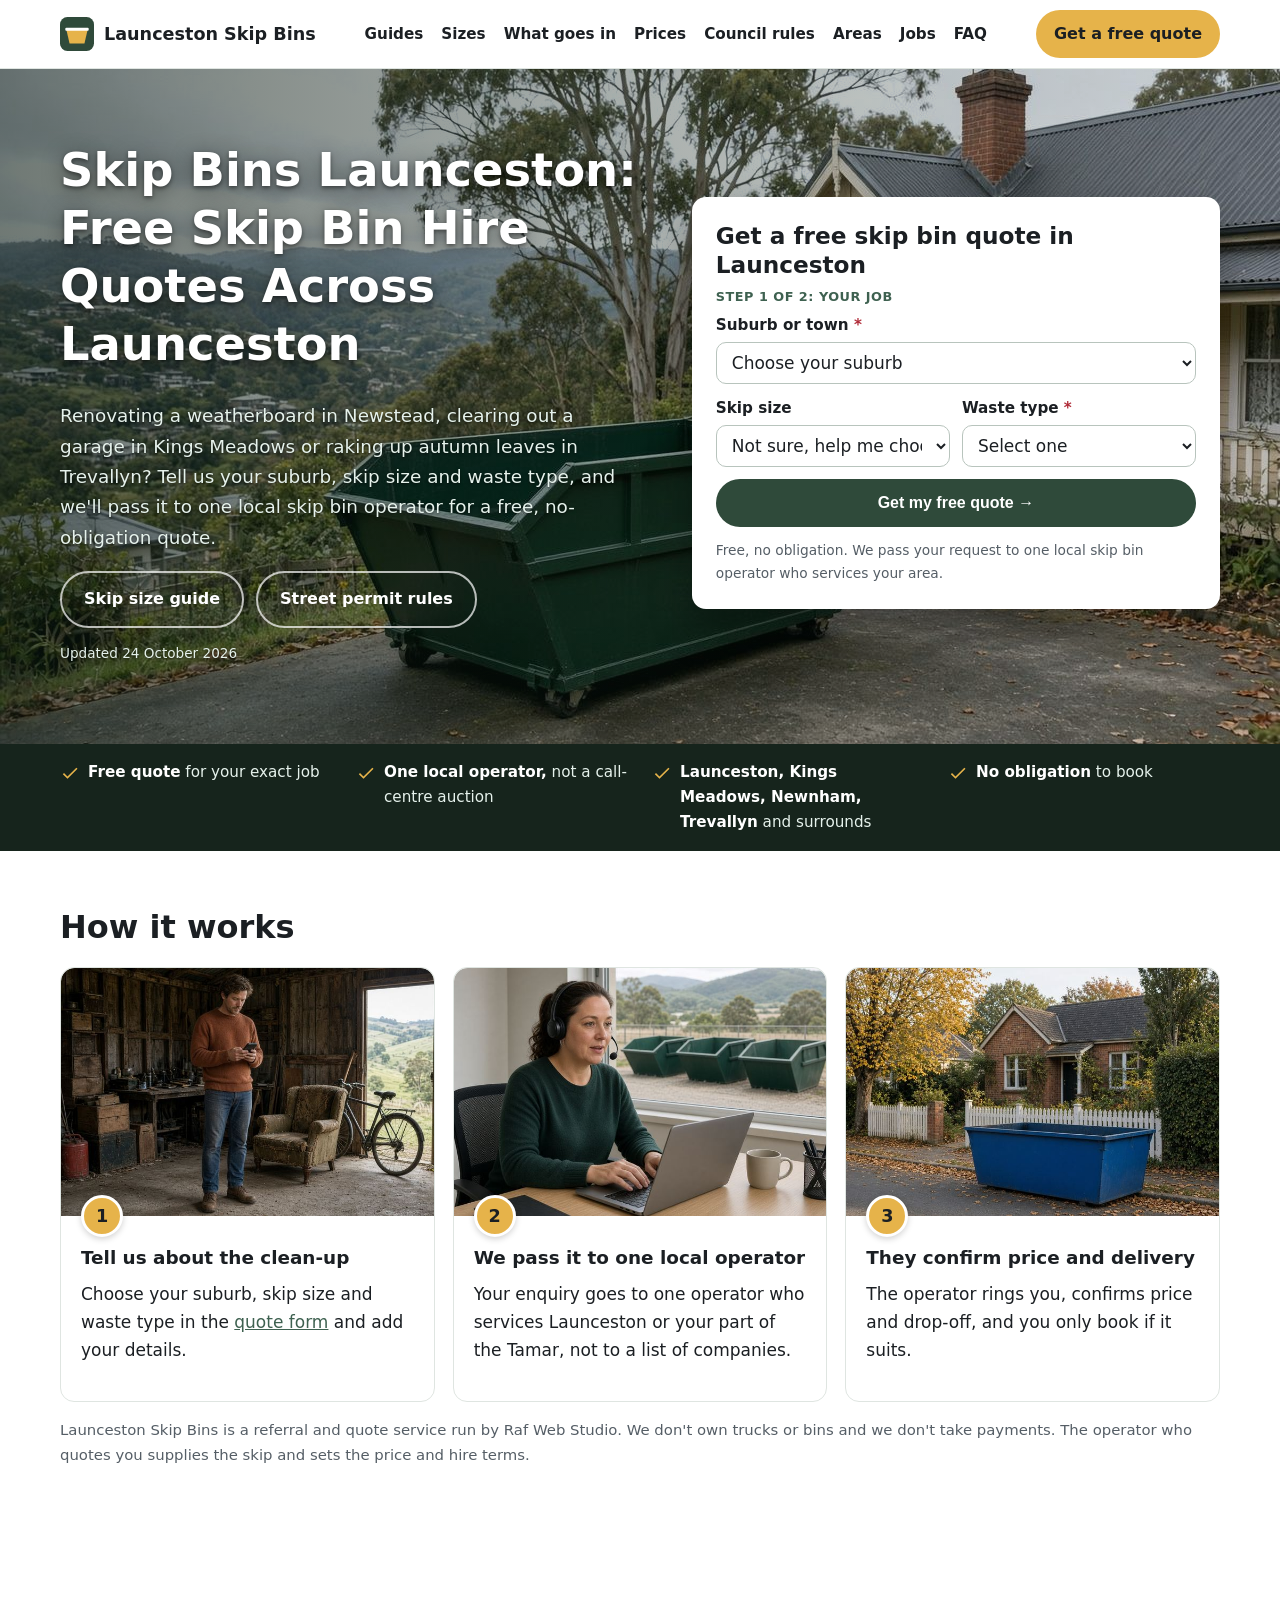
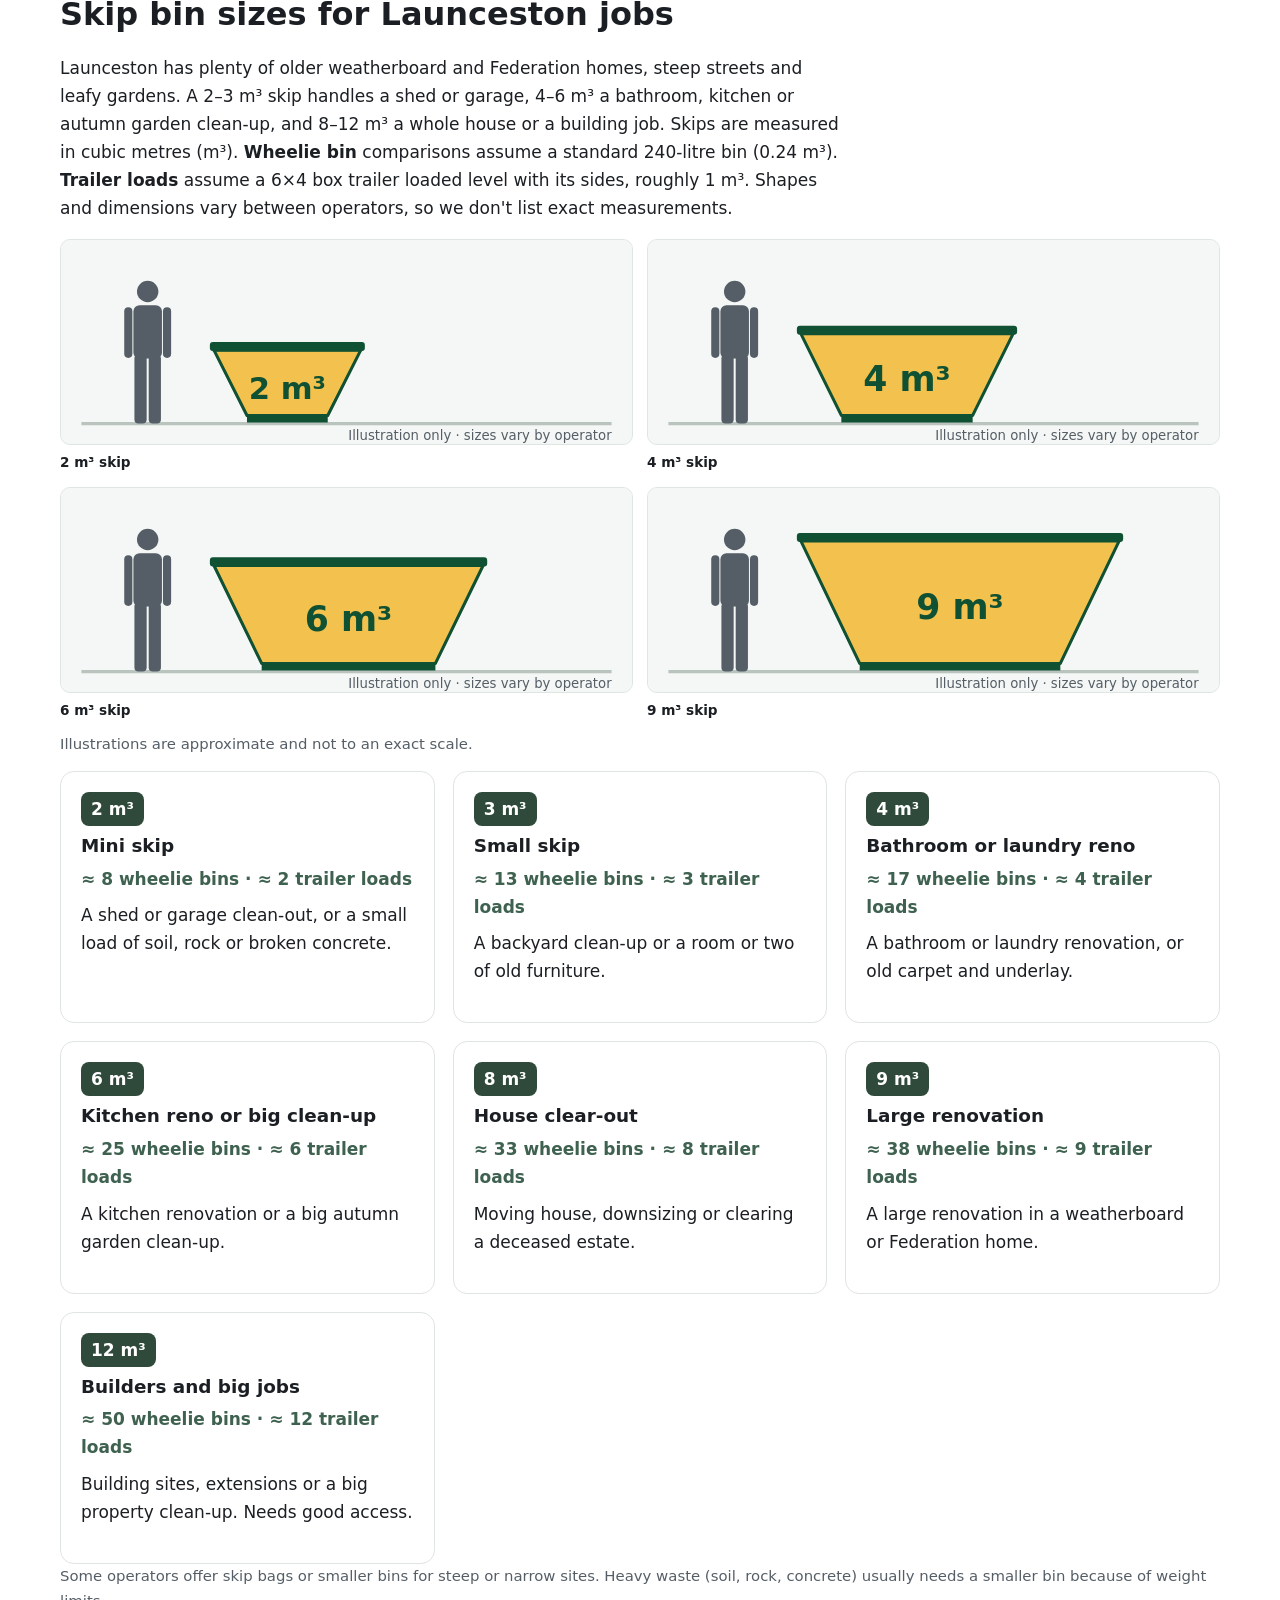
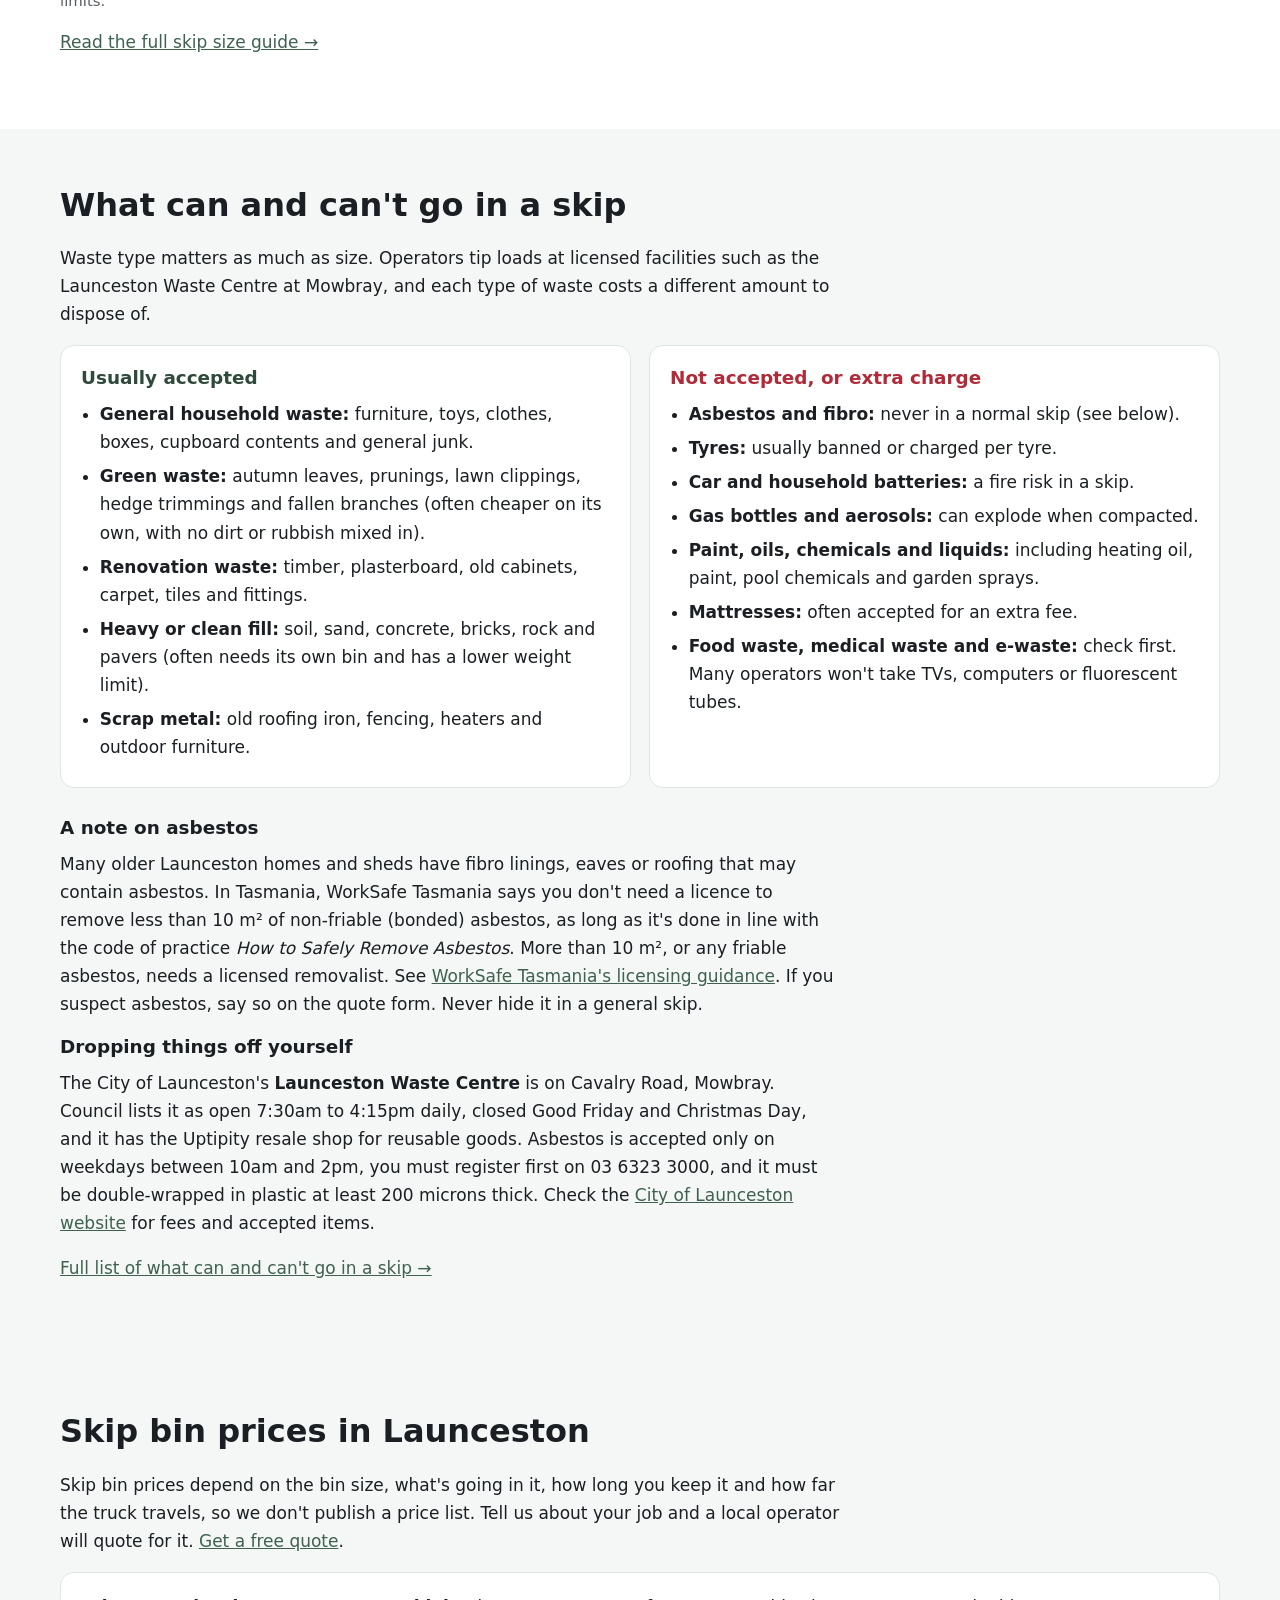
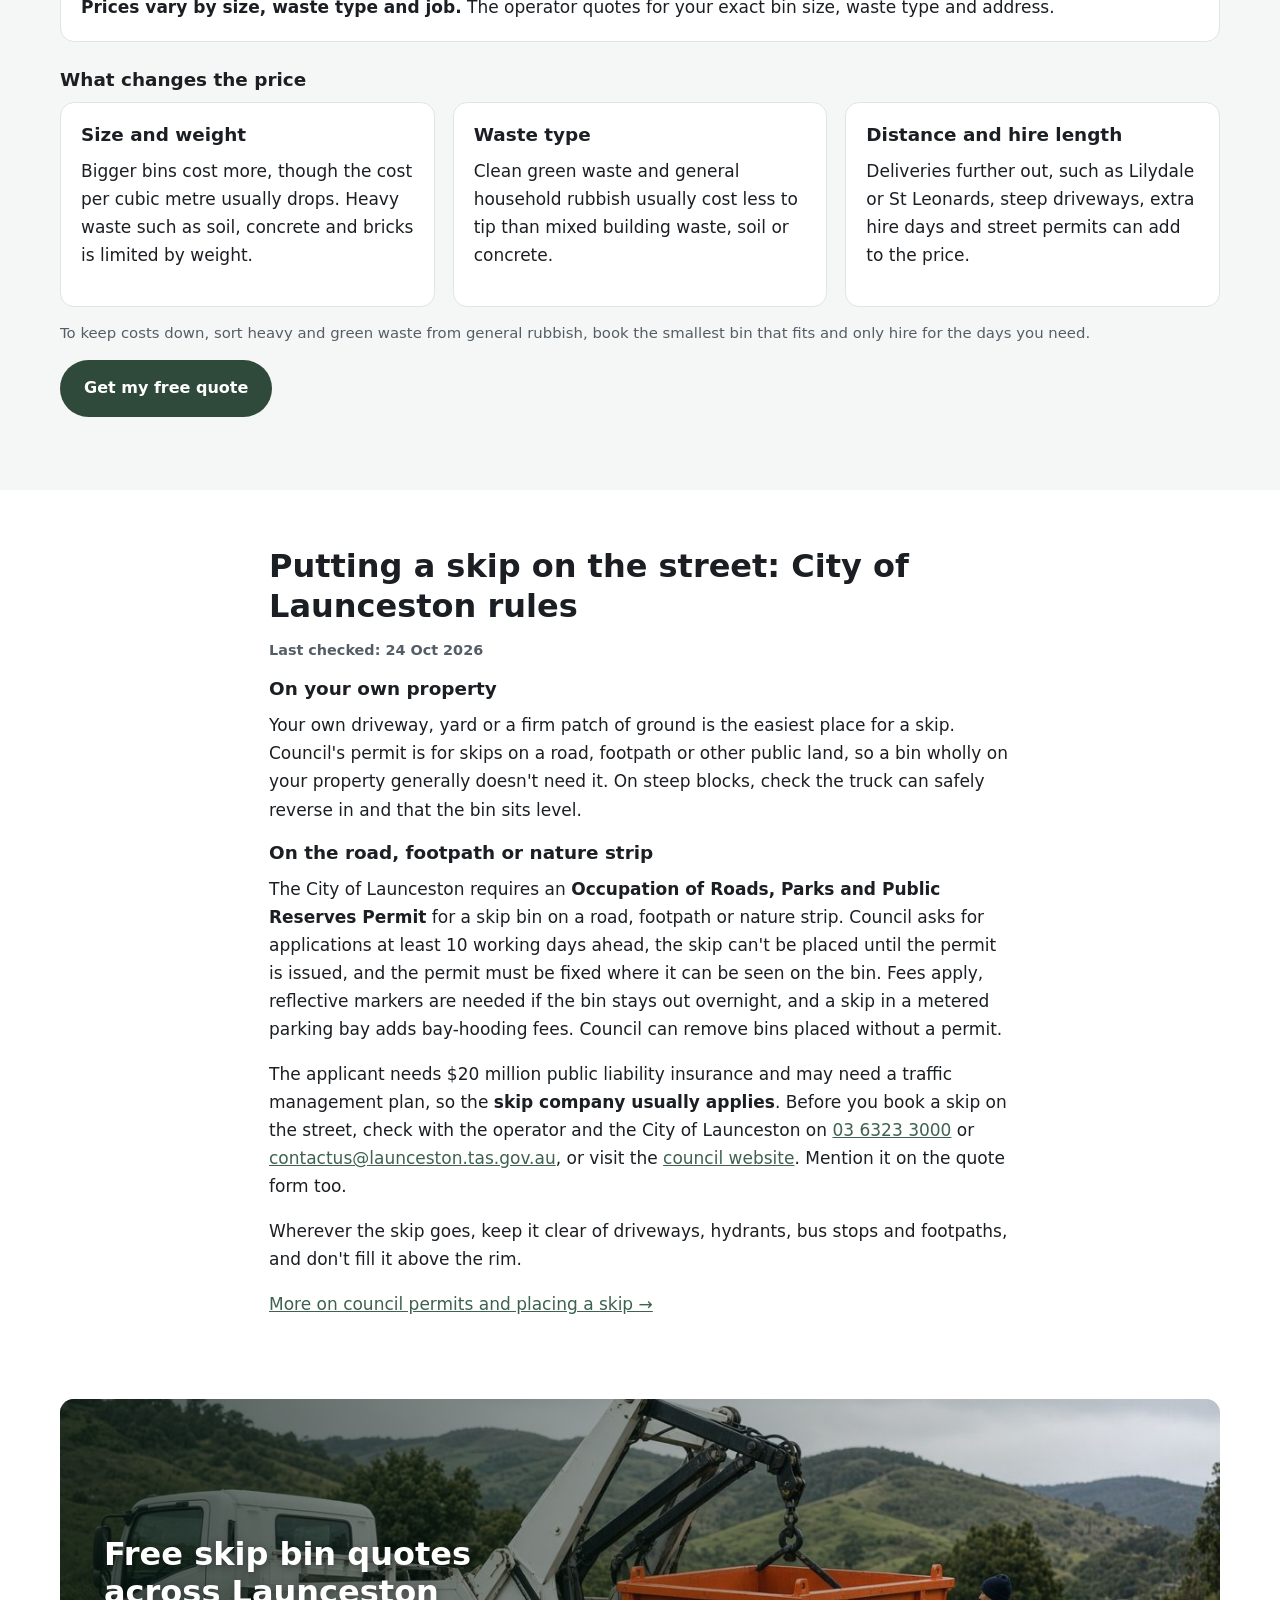
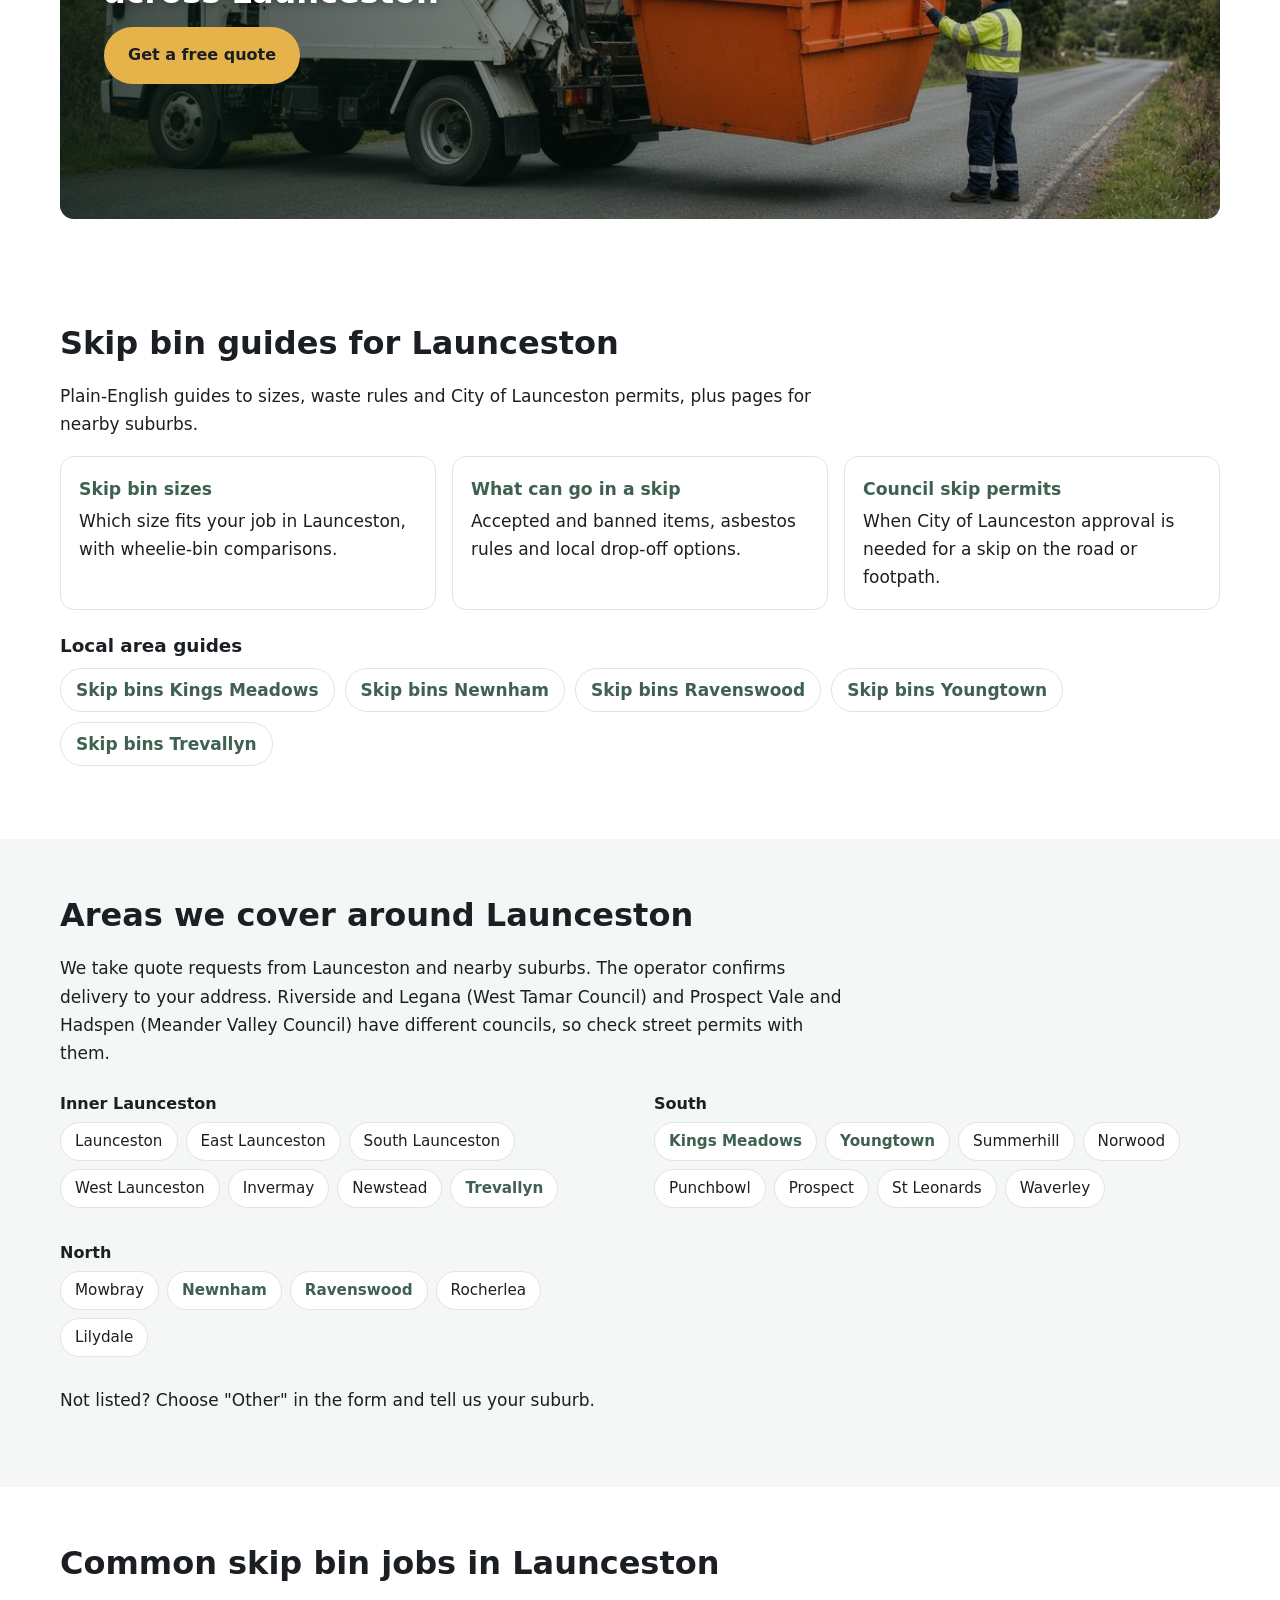
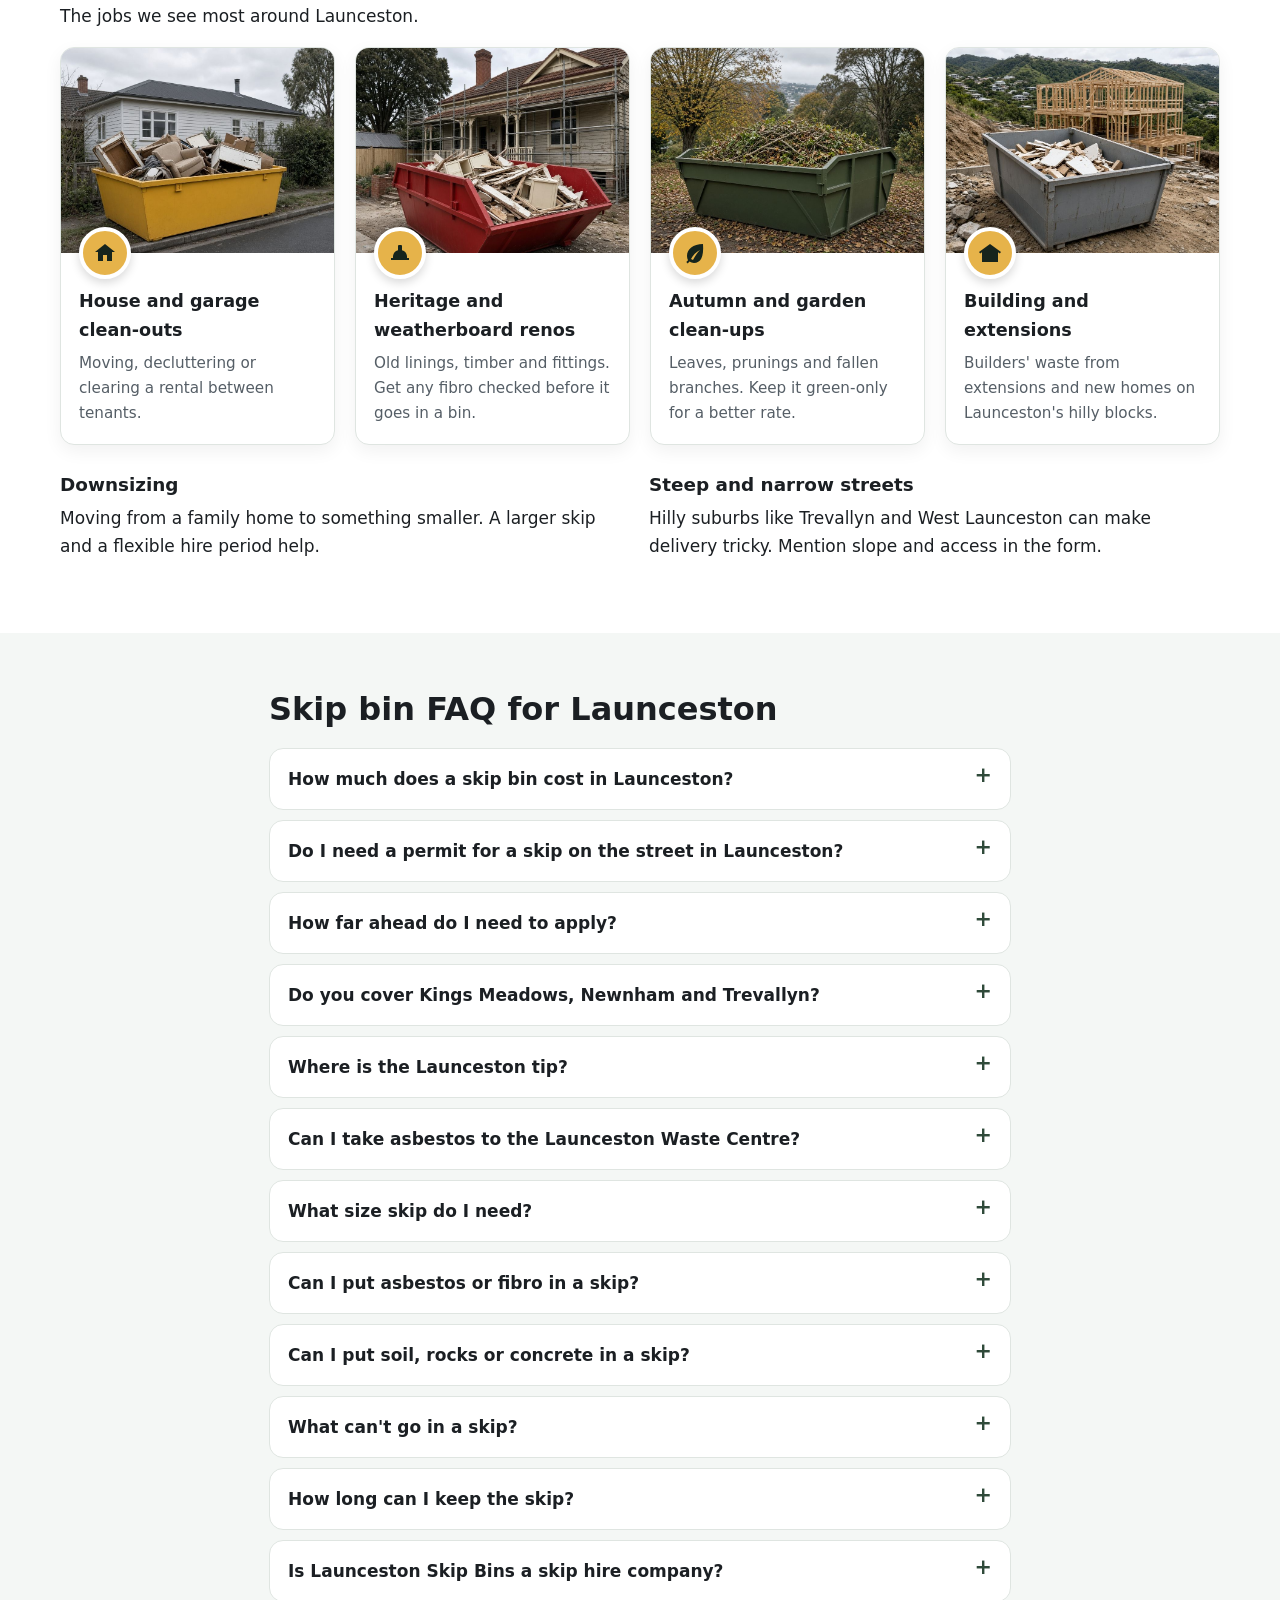
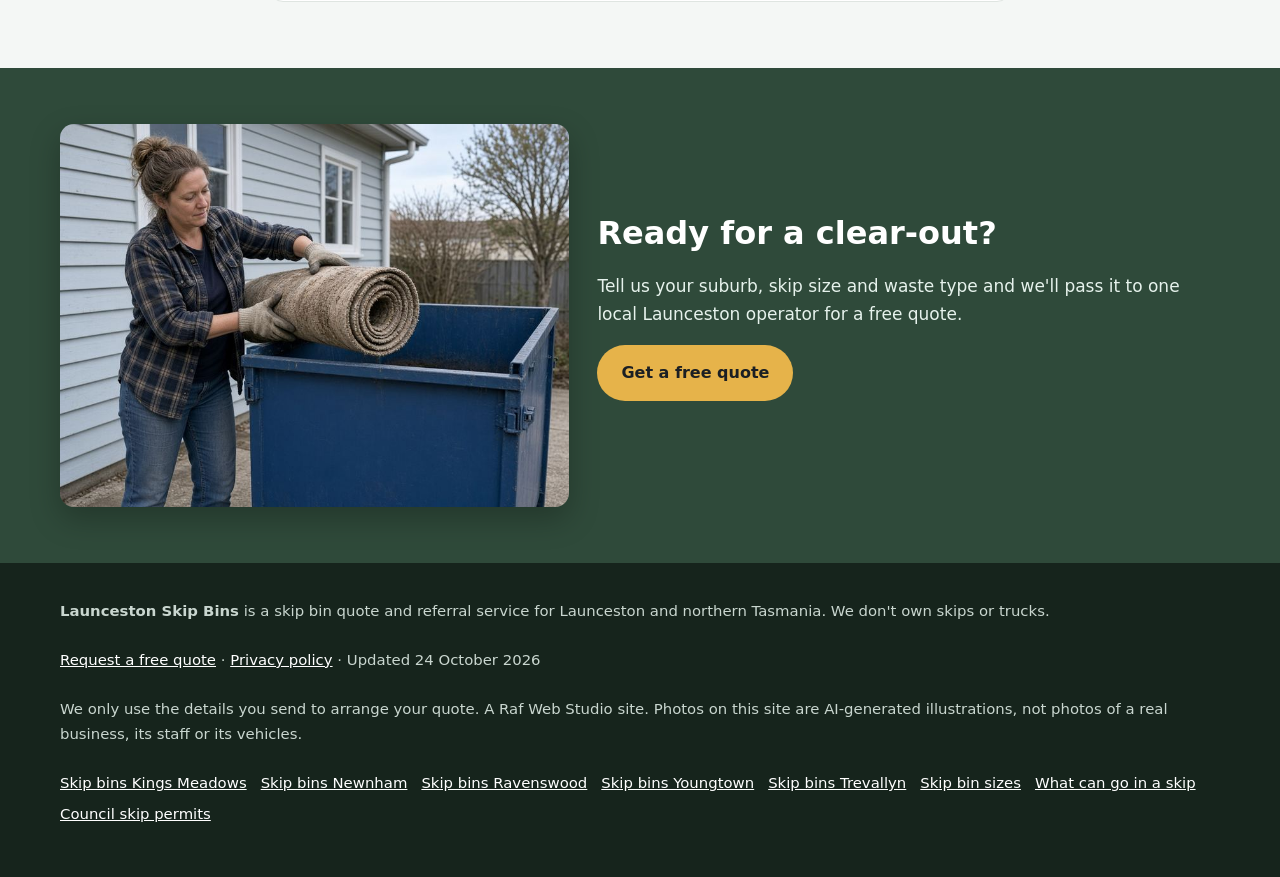
==== index.html @ 2e621144 "Initial site: Launceston skip bin quotes (homepage, 5 suburb pages, sizes, waste, council permit)" ====
<!doctype html>
<html lang="en-AU">
<head>
<meta charset="utf-8">
<!-- Search Console verification meta tag goes here once the property is created -->
<meta name="viewport" content="width=device-width, initial-scale=1">
<title>Skip Bins Launceston | Free Skip Bin Hire Quotes in Launceston TAS</title>
<meta name="description" content="Skip bins in Launceston, Kings Meadows, Newnham, Ravenswood, Youngtown and Trevallyn. Tell us your suburb, size and waste type and get a free quote from one local skip bin operator.">
<link rel="canonical" href="https://launcestonskipbins.com/">
<link rel="icon" href="favicon.svg" type="image/svg+xml">
<meta name="theme-color" content="#2f4a3a">
<meta property="og:type" content="website">
<meta property="og:locale" content="en_AU">
<meta property="og:site_name" content="Launceston Skip Bins">
<meta property="og:title" content="Skip Bins Launceston | Free Skip Bin Hire Quotes in Launceston TAS">
<meta property="og:description" content="Free skip bin hire quotes in Launceston and northern Tasmania, from one local operator.">
<meta property="og:url" content="https://launcestonskipbins.com/">
<meta property="og:image" content="https://launcestonskipbins.com/img/hero.jpg">
<meta name="twitter:card" content="summary_large_image">
<meta name="twitter:image" content="https://launcestonskipbins.com/img/hero.jpg">
<script>document.documentElement.classList.add('js')</script>
<link rel="stylesheet" href="styles.css">

<!-- GA4: Google tag (gtag.js) goes here once the GA4 property for launcestonskipbins.com is created.
<script async src="https://www.googletagmanager.com/gtag/js?id=G-XXXXXXXXXX"></script>
<script>window.dataLayer=window.dataLayer||[];function gtag(){dataLayer.push(arguments);}gtag('js',new Date());gtag('config','G-XXXXXXXXXX');</script>
-->

<script type="application/ld+json">
{
 "@context": "https://schema.org",
 "@type": "WebSite",
 "@id": "https://launcestonskipbins.com/#website",
 "name": "Launceston Skip Bins",
 "url": "https://launcestonskipbins.com/",
 "inLanguage": "en-AU"
}
</script>
<script type="application/ld+json">
{
 "@context": "https://schema.org",
 "@type": "Service",
 "@id": "https://launcestonskipbins.com/#service",
 "name": "Skip bin hire quotes in Launceston",
 "serviceType": "Skip bin hire",
 "description": "Free skip bin hire quotes in Launceston and surrounding suburbs. We pass your request to one local skip bin operator.",
 "url": "https://launcestonskipbins.com/",
 "provider": {
  "@type": "Organization",
  "name": "Launceston Skip Bins",
  "url": "https://launcestonskipbins.com/"
 },
 "areaServed": [
  {
   "@type": "AdministrativeArea",
   "name": "City of Launceston, TAS"
  },
  {
   "@type": "Place",
   "name": "Launceston, TAS"
  },
  {
   "@type": "Place",
   "name": "East Launceston, TAS"
  },
  {
   "@type": "Place",
   "name": "South Launceston, TAS"
  },
  {
   "@type": "Place",
   "name": "West Launceston, TAS"
  },
  {
   "@type": "Place",
   "name": "Invermay, TAS"
  },
  {
   "@type": "Place",
   "name": "Mowbray, TAS"
  },
  {
   "@type": "Place",
   "name": "Newstead, TAS"
  },
  {
   "@type": "Place",
   "name": "Newnham, TAS"
  },
  {
   "@type": "Place",
   "name": "Kings Meadows, TAS"
  },
  {
   "@type": "Place",
   "name": "Youngtown, TAS"
  },
  {
   "@type": "Place",
   "name": "Summerhill, TAS"
  },
  {
   "@type": "Place",
   "name": "Norwood, TAS"
  },
  {
   "@type": "Place",
   "name": "Punchbowl, TAS"
  },
  {
   "@type": "Place",
   "name": "Prospect, TAS"
  },
  {
   "@type": "Place",
   "name": "Ravenswood, TAS"
  },
  {
   "@type": "Place",
   "name": "Rocherlea, TAS"
  },
  {
   "@type": "Place",
   "name": "Waverley, TAS"
  },
  {
   "@type": "Place",
   "name": "St Leonards, TAS"
  },
  {
   "@type": "Place",
   "name": "Trevallyn, TAS"
  },
  {
   "@type": "Place",
   "name": "Lilydale, TAS"
  }
 ]
}
</script>
<script type="application/ld+json">
{
 "@context": "https://schema.org",
 "@type": "FAQPage",
 "mainEntity": [
  {
   "@type": "Question",
   "name": "How much does a skip bin cost in Launceston?",
   "acceptedAnswer": {
    "@type": "Answer",
    "text": "It depends on the size, waste type, hire period and distance. Tell us about your job and a local operator will quote for it."
   }
  },
  {
   "@type": "Question",
   "name": "Do I need a permit for a skip on the street in Launceston?",
   "acceptedAnswer": {
    "@type": "Answer",
    "text": "Yes. The City of Launceston requires an Occupation of Roads, Parks and Public Reserves Permit for a skip on a road, footpath or nature strip. A skip wholly on your own land generally doesn't need one."
   }
  },
  {
   "@type": "Question",
   "name": "How far ahead do I need to apply?",
   "acceptedAnswer": {
    "@type": "Answer",
    "text": "Council asks for at least 10 working days. The applicant needs $20 million public liability insurance, so the skip company usually applies."
   }
  },
  {
   "@type": "Question",
   "name": "Do you cover Kings Meadows, Newnham and Trevallyn?",
   "acceptedAnswer": {
    "@type": "Answer",
    "text": "Yes, we take requests from across the City of Launceston, including Kings Meadows, Newnham, Ravenswood, Youngtown and Trevallyn. The operator confirms delivery."
   }
  },
  {
   "@type": "Question",
   "name": "Where is the Launceston tip?",
   "acceptedAnswer": {
    "@type": "Answer",
    "text": "The Launceston Waste Centre is on Cavalry Road, Mowbray. Council lists it as open 7:30am to 4:15pm daily, closed Good Friday and Christmas Day."
   }
  },
  {
   "@type": "Question",
   "name": "Can I take asbestos to the Launceston Waste Centre?",
   "acceptedAnswer": {
    "@type": "Answer",
    "text": "Only on weekdays between 10am and 2pm, after registering on 03 6323 3000, and double-wrapped in plastic at least 200 microns thick."
   }
  },
  {
   "@type": "Question",
   "name": "What size skip do I need?",
   "acceptedAnswer": {
    "@type": "Answer",
    "text": "2–3 m³ for a shed or garage, 4 m³ for a bathroom, 6 m³ for a kitchen or autumn clean-up, and 8–12 m³ for a house clear-out or building job."
   }
  },
  {
   "@type": "Question",
   "name": "Can I put asbestos or fibro in a skip?",
   "acceptedAnswer": {
    "@type": "Answer",
    "text": "No. Asbestos can't go in a general skip. In Tasmania, more than 10 m² of bonded asbestos, or any friable asbestos, needs a licensed removalist."
   }
  },
  {
   "@type": "Question",
   "name": "Can I put soil, rocks or concrete in a skip?",
   "acceptedAnswer": {
    "@type": "Answer",
    "text": "Usually, but heavy waste has weight limits and often needs its own, smaller bin. Choose \"Soil, concrete or bricks\" in the form."
   }
  },
  {
   "@type": "Question",
   "name": "What can't go in a skip?",
   "acceptedAnswer": {
    "@type": "Answer",
    "text": "Asbestos, tyres, batteries, gas bottles, chemicals, paint, oils and liquids. Mattresses and e-waste are often extra or not accepted. The operator who quotes you will confirm their list."
   }
  },
  {
   "@type": "Question",
   "name": "How long can I keep the skip?",
   "acceptedAnswer": {
    "@type": "Answer",
    "text": "Commonly a few days to a week, with extra days by arrangement with the operator."
   }
  },
  {
   "@type": "Question",
   "name": "Is Launceston Skip Bins a skip hire company?",
   "acceptedAnswer": {
    "@type": "Answer",
    "text": "No. It's a free referral and quote service run by Raf Web Studio. One local operator quotes you and supplies the skip."
   }
  }
 ]
}
</script>
</head>
<body>
<a class="skip-link" href="#main">Skip to content</a>

<header class="site-header">
  <div class="wrap">
    <a class="brand" href="/" aria-label="Launceston Skip Bins home">
      <svg viewBox="0 0 64 64" aria-hidden="true"><rect width="64" height="64" rx="14" fill="#2f4a3a"/><path d="M12 24h40l-6 26H18z" fill="#e6b34a"/><rect x="10" y="20" width="44" height="6" rx="2" fill="#fff"/></svg>
      Launceston Skip Bins
    </a>
    <nav class="nav" aria-label="Main">
      <a href="#guides">Guides</a>      <a href="#sizes">Sizes</a><a href="#waste">What goes in</a><a href="#pricing">Prices</a><a href="#council">Council rules</a><a href="#areas">Areas</a><a href="#jobs">Jobs</a><a href="#faq">FAQ</a>
    </nav>
    <a class="btn btn-call header-call" href="#quote">Get a free quote</a>
  </div>
</header>

<main id="main">
<section class="hero" aria-labelledby="h1">
  <picture class="hero-bg">
    <source media="(max-width: 700px)" srcset="img/hero-mobile.jpg" width="684" height="720">
    <img src="img/hero.jpg" width="1280" height="720" alt="Dark green skip bin outside a weatherboard house with hills behind" fetchpriority="high" decoding="async">
  </picture>
  <div class="wrap hero-grid">
    <div class="hero-copy">
      <h1 id="h1">Skip Bins Launceston: Free Skip Bin Hire Quotes Across Launceston</h1>
      <p class="lead">Renovating a weatherboard in Newstead, clearing out a garage in Kings Meadows or raking up autumn leaves in Trevallyn? Tell us your suburb, skip size and waste type, and we'll pass it to one local skip bin operator for a free, no-obligation quote.</p>
      <div class="ctas"><a class="btn btn-ghost" href="#sizes">Skip size guide</a><a class="btn btn-ghost" href="#council">Street permit rules</a></div>
      <p class="updated">Updated 24 October 2026</p>
    </div>
    <div class="hero-form-card" id="quote">
      <h2 id="quote-h">Get a free skip bin quote in Launceston</h2>
      <form class="quote-form two-step" id="quote-form" action="https://formsubmit.co/quotes@launcestonskipbins.com" method="post" novalidate>
        <input type="hidden" name="_subject" value="New quote request – launcestonskipbins.com">
        <input type="hidden" name="_captcha" value="true">
        <input type="hidden" name="_template" value="table">
        <input type="hidden" name="_next" value="https://launcestonskipbins.com/thanks.html">
        <input type="text" name="_honey" style="display:none" tabindex="-1" autocomplete="off" aria-hidden="true">
        <input type="hidden" name="source" value="launcestonskipbins.com">
        <fieldset class="step step-1">
          <legend class="step-label">Step 1 of 2: your job</legend>
          <div class="full"><label for="suburb">Suburb or town <span class="req" aria-hidden="true">*</span></label>
            <select id="suburb" name="suburb" required><option value="">Choose your suburb</option><option>Launceston</option><option>East Launceston</option><option>South Launceston</option><option>West Launceston</option><option>Invermay</option><option>Mowbray</option><option>Newstead</option><option>Newnham</option><option>Kings Meadows</option><option>Youngtown</option><option>Summerhill</option><option>Norwood</option><option>Punchbowl</option><option>Prospect</option><option>Ravenswood</option><option>Rocherlea</option><option>Waverley</option><option>St Leonards</option><option>Trevallyn</option><option>Lilydale</option><option value="Other">Other (tell us below)</option></select></div>
          <div class="full other-wrap"><label for="suburb_other">Other suburb or town</label><input id="suburb_other" name="suburb_other" type="text" autocomplete="address-level2"></div>
          <div><label for="size">Skip size</label>
            <select id="size" name="skip_size"><option value="Not sure">Not sure, help me choose</option><option>Skip bag (about 1 m³)</option><option>2 m³</option><option>3 m³</option><option>4 m³</option><option>6 m³</option><option>8 m³</option><option>9 m³</option><option>10–12 m³</option><option>Larger / hook-lift</option></select></div>
          <div><label for="waste">Waste type <span class="req" aria-hidden="true">*</span></label>
            <select id="waste" name="waste_type" required><option value="">Select one</option><option>General household</option><option>Green waste</option><option>Mixed renovation / building</option><option>Soil, concrete or bricks</option><option>Mixed, not sure</option><option>May contain asbestos</option></select></div>
          <div class="full js-only"><button class="btn btn-primary btn-block" type="button" id="to-step-2">Get my free quote →</button></div>
          <p class="microcopy full">Free, no obligation. We pass your request to one local skip bin operator who services your area.</p>
          <p class="form-error full" id="step1-error" role="alert" hidden>Please choose your suburb and waste type.</p>
        </fieldset>
        <fieldset class="step step-2" id="step-2">
          <legend class="step-label">Step 2 of 2: your details</legend>
          <div><label for="name">Name <span class="req" aria-hidden="true">*</span></label><input id="name" name="name" type="text" autocomplete="name" required></div>
          <div><label for="phone">Phone <span class="req" aria-hidden="true">*</span></label><input id="phone" name="phone" type="tel" autocomplete="tel" inputmode="tel" required></div>
          <div><label for="email">Email</label><input id="email" name="email" type="email" autocomplete="email"></div>
          <div><label for="date">Delivery date</label><input id="date" name="preferred_date" type="date"></div>
          <div class="full"><label for="message">Anything else?</label><textarea id="message" name="message" rows="2" placeholder="e.g. weatherboard reno, steep driveway, skip on the street, 7 days"></textarea></div>
          <p class="consent full">By sending this form you agree we can share your details with one local skip bin operator so they can quote for your job. See our <a href="privacy.html">privacy policy</a>.</p>
          <div class="full step2-actions"><button class="btn btn-primary" type="submit">Send my quote request</button><button class="btn-link js-only" type="button" id="back-1">← Back</button></div>
        </fieldset>
      </form>
    </div>
  </div>
</section>
<section class="trust" aria-label="Why use this service">
  <ul class="wrap trust-list"><li><svg viewBox="0 0 24 24" aria-hidden="true"><path fill="currentColor" d="M9 16.2 4.8 12l-1.4 1.4L9 19 21 7l-1.4-1.4z"/></svg><span><strong>Free quote</strong> for your exact job</span></li><li><svg viewBox="0 0 24 24" aria-hidden="true"><path fill="currentColor" d="M9 16.2 4.8 12l-1.4 1.4L9 19 21 7l-1.4-1.4z"/></svg><span><strong>One local operator,</strong> not a call-centre auction</span></li><li><svg viewBox="0 0 24 24" aria-hidden="true"><path fill="currentColor" d="M9 16.2 4.8 12l-1.4 1.4L9 19 21 7l-1.4-1.4z"/></svg><span><strong>Launceston, Kings Meadows, Newnham, Trevallyn</strong> and surrounds</span></li><li><svg viewBox="0 0 24 24" aria-hidden="true"><path fill="currentColor" d="M9 16.2 4.8 12l-1.4 1.4L9 19 21 7l-1.4-1.4z"/></svg><span><strong>No obligation</strong> to book</span></li></ul>
</section>
<section id="how" aria-labelledby="how-h">
  <div class="wrap">
    <h2 id="how-h">How it works</h2>
    <ol class="steps grid grid-3">
      <li class="card step-card"><span class="step-img"><img src="img/step1.jpg" width="700" height="467" loading="lazy" decoding="async" alt="Man in his garage with an old armchair and a bike ready for a clean-out"></span><div class="step-body"><span class="step-num">1</span><h3>Tell us about the clean-up</h3><p>Choose your suburb, skip size and waste type in the <a href="#quote">quote form</a> and add your details.</p></div></li>
      <li class="card step-card"><span class="step-img"><img src="img/step2.jpg" width="700" height="467" loading="lazy" decoding="async" alt="Office worker with a headset taking a booking, with green skip bins outside the window"></span><div class="step-body"><span class="step-num">2</span><h3>We pass it to one local operator</h3><p>Your enquiry goes to one operator who services Launceston or your part of the Tamar, not to a list of companies.</p></div></li>
      <li class="card step-card"><span class="step-img"><img src="img/step3.jpg" width="700" height="467" loading="lazy" decoding="async" alt="Blue skip bin outside a brick cottage with a picket fence and autumn trees"></span><div class="step-body"><span class="step-num">3</span><h3>They confirm price and delivery</h3><p>The operator rings you, confirms price and drop-off, and you only book if it suits.</p></div></li>
      </ol>
    <p class="note">Launceston Skip Bins is a referral and quote service run by Raf Web Studio. We don't own trucks or bins and we don't take payments. The operator who quotes you supplies the skip and sets the price and hire terms.</p>
  </div>
</section>
<section id="sizes" aria-labelledby="sizes-h">
  <div class="wrap">
    <h2 id="sizes-h">Skip bin sizes for Launceston jobs</h2>
    <p class="intro">Launceston has plenty of older weatherboard and Federation homes, steep streets and leafy gardens. A 2–3 m³ skip handles a shed or garage, 4–6 m³ a bathroom, kitchen or autumn garden clean-up, and 8–12 m³ a whole house or a building job. Skips are measured in cubic metres (m³). <strong>Wheelie bin</strong> comparisons assume a standard 240-litre bin (0.24 m³). <strong>Trailer loads</strong> assume a 6×4 box trailer loaded level with its sides, roughly 1 m³. Shapes and dimensions vary between operators, so we don't list exact measurements.</p>
    <div class="size-figs"><figure><img src="img/skip-2m3.svg" width="560" height="200" loading="lazy" decoding="async" alt="2 cubic metre skip bin size guide, shown next to an adult for scale"><figcaption>2 m³ skip</figcaption></figure><figure><img src="img/skip-4m3.svg" width="560" height="200" loading="lazy" decoding="async" alt="4 cubic metre skip bin size guide, shown next to an adult for scale"><figcaption>4 m³ skip</figcaption></figure><figure><img src="img/skip-6m3.svg" width="560" height="200" loading="lazy" decoding="async" alt="6 cubic metre skip bin size guide, shown next to an adult for scale"><figcaption>6 m³ skip</figcaption></figure><figure><img src="img/skip-9m3.svg" width="560" height="200" loading="lazy" decoding="async" alt="9 cubic metre skip bin size guide, shown next to an adult for scale"><figcaption>9 m³ skip</figcaption></figure></div>
    <p class="note">Illustrations are approximate and not to an exact scale.</p>
    <div class="grid grid-3 size-cards"><div class="card"><span class="size">2 m³</span><h3>Mini skip</h3><p class="equiv">≈ 8 wheelie bins · ≈ 2 trailer loads</p><p>A shed or garage clean-out, or a small load of soil, rock or broken concrete.</p></div><div class="card"><span class="size">3 m³</span><h3>Small skip</h3><p class="equiv">≈ 13 wheelie bins · ≈ 3 trailer loads</p><p>A backyard clean-up or a room or two of old furniture.</p></div><div class="card"><span class="size">4 m³</span><h3>Bathroom or laundry reno</h3><p class="equiv">≈ 17 wheelie bins · ≈ 4 trailer loads</p><p>A bathroom or laundry renovation, or old carpet and underlay.</p></div><div class="card"><span class="size">6 m³</span><h3>Kitchen reno or big clean-up</h3><p class="equiv">≈ 25 wheelie bins · ≈ 6 trailer loads</p><p>A kitchen renovation or a big autumn garden clean-up.</p></div><div class="card"><span class="size">8 m³</span><h3>House clear-out</h3><p class="equiv">≈ 33 wheelie bins · ≈ 8 trailer loads</p><p>Moving house, downsizing or clearing a deceased estate.</p></div><div class="card"><span class="size">9 m³</span><h3>Large renovation</h3><p class="equiv">≈ 38 wheelie bins · ≈ 9 trailer loads</p><p>A large renovation in a weatherboard or Federation home.</p></div><div class="card"><span class="size">12 m³</span><h3>Builders and big jobs</h3><p class="equiv">≈ 50 wheelie bins · ≈ 12 trailer loads</p><p>Building sites, extensions or a big property clean-up. Needs good access.</p></div></div>
    <p class="note">Some operators offer skip bags or smaller bins for steep or narrow sites. Heavy waste (soil, rock, concrete) usually needs a smaller bin because of weight limits.</p>
    <p><a href="/skip-bin-sizes/">Read the full skip size guide →</a></p>
  </div>
</section>
<section class="alt" id="waste" aria-labelledby="waste-h">
  <div class="wrap">
    <h2 id="waste-h">What can and can't go in a skip</h2>
    <p class="intro">Waste type matters as much as size. Operators tip loads at licensed facilities such as the Launceston Waste Centre at Mowbray, and each type of waste costs a different amount to dispose of.</p>
    <div class="grid grid-2">
      <div class="card yes">
        <h3>Usually accepted</h3>
        <ul class="clean">
          <li><strong>General household waste:</strong> furniture, toys, clothes, boxes, cupboard contents and general junk.</li>
          <li><strong>Green waste:</strong> autumn leaves, prunings, lawn clippings, hedge trimmings and fallen branches (often cheaper on its own, with no dirt or rubbish mixed in).</li>
          <li><strong>Renovation waste:</strong> timber, plasterboard, old cabinets, carpet, tiles and fittings.</li>
          <li><strong>Heavy or clean fill:</strong> soil, sand, concrete, bricks, rock and pavers (often needs its own bin and has a lower weight limit).</li>
          <li><strong>Scrap metal:</strong> old roofing iron, fencing, heaters and outdoor furniture.</li>
        </ul>
      </div>
      <div class="card no">
        <h3>Not accepted, or extra charge</h3>
        <ul class="clean">
          <li><strong>Asbestos and fibro:</strong> never in a normal skip (see below).</li>
          <li><strong>Tyres:</strong> usually banned or charged per tyre.</li>
          <li><strong>Car and household batteries:</strong> a fire risk in a skip.</li>
          <li><strong>Gas bottles and aerosols:</strong> can explode when compacted.</li>
          <li><strong>Paint, oils, chemicals and liquids:</strong> including heating oil, paint, pool chemicals and garden sprays.</li>
          <li><strong>Mattresses:</strong> often accepted for an extra fee.</li>
          <li><strong>Food waste, medical waste and e-waste:</strong> check first. Many operators won't take TVs, computers or fluorescent tubes.</li>
        </ul>
      </div>
    </div>
    <h3 style="margin-top:28px">A note on asbestos</h3>
    <p class="intro">Many older Launceston homes and sheds have fibro linings, eaves or roofing that may contain asbestos. In Tasmania, WorkSafe Tasmania says you don't need a licence to remove less than 10 m² of non-friable (bonded) asbestos, as long as it's done in line with the code of practice <em>How to Safely Remove Asbestos</em>. More than 10 m², or any friable asbestos, needs a licensed removalist. See <a href="https://worksafe.tas.gov.au/topics/licensing-permits-and-registration/asbestos-licensing/asbestos-removal-licensing" rel="noopener">WorkSafe Tasmania's licensing guidance</a>. If you suspect asbestos, say so on the quote form. Never hide it in a general skip.</p>
    <h3>Dropping things off yourself</h3>
    <p class="intro">The City of Launceston's <strong>Launceston Waste Centre</strong> is on Cavalry Road, Mowbray. Council lists it as open 7:30am to 4:15pm daily, closed Good Friday and Christmas Day, and it has the Uptipity resale shop for reusable goods. Asbestos is accepted only on weekdays between 10am and 2pm, you must register first on 03 6323 3000, and it must be double-wrapped in plastic at least 200 microns thick. Check the <a href="https://www.launceston.tas.gov.au/" rel="noopener">City of Launceston website</a> for fees and accepted items.</p>
    <p><a href="/what-can-go-in-a-skip/">Full list of what can and can't go in a skip →</a></p>
  </div>
</section>
<section class="alt" id="pricing" aria-labelledby="pricing-h">
  <div class="wrap">
    <h2 id="pricing-h">Skip bin prices in Launceston</h2>
    <p class="intro">Skip bin prices depend on the bin size, what's going in it, how long you keep it and how far the truck travels, so we don't publish a price list. Tell us about your job and a local operator will quote for it. <a href="#quote">Get a free quote</a>.</p>
    <div class="card"><p style="margin:0"><strong>Prices vary by size, waste type and job.</strong> The operator quotes for your exact bin size, waste type and address.</p></div>
    <h3 style="margin-top:26px">What changes the price</h3>
    <div class="grid grid-3">
      <div class="card"><h3>Size and weight</h3><p>Bigger bins cost more, though the cost per cubic metre usually drops. Heavy waste such as soil, concrete and bricks is limited by weight.</p></div>
      <div class="card"><h3>Waste type</h3><p>Clean green waste and general household rubbish usually cost less to tip than mixed building waste, soil or concrete.</p></div>
      <div class="card"><h3>Distance and hire length</h3><p>Deliveries further out, such as Lilydale or St Leonards, steep driveways, extra hire days and street permits can add to the price.</p></div>
    </div>
    <p class="note" style="margin-top:14px">To keep costs down, sort heavy and green waste from general rubbish, book the smallest bin that fits and only hire for the days you need.</p>
    <p><a class="btn btn-primary" href="#quote">Get my free quote</a></p>
  </div>
</section>
<section id="council" aria-labelledby="council-h">
  <div class="wrap intro">
    <h2 id="council-h">Putting a skip on the street: City of Launceston rules</h2>
    <p class="updated-dark">Last checked: 24 Oct 2026</p>
    <h3>On your own property</h3>
    <p>Your own driveway, yard or a firm patch of ground is the easiest place for a skip. Council's permit is for skips on a road, footpath or other public land, so a bin wholly on your property generally doesn't need it. On steep blocks, check the truck can safely reverse in and that the bin sits level.</p>
    <h3>On the road, footpath or nature strip</h3>
    <p>The City of Launceston requires an <strong>Occupation of Roads, Parks and Public Reserves Permit</strong> for a skip bin on a road, footpath or nature strip. Council asks for applications at least 10 working days ahead, the skip can't be placed until the permit is issued, and the permit must be fixed where it can be seen on the bin. Fees apply, reflective markers are needed if the bin stays out overnight, and a skip in a metered parking bay adds bay-hooding fees. Council can remove bins placed without a permit.</p>
    <p>The applicant needs $20 million public liability insurance and may need a traffic management plan, so the <strong>skip company usually applies</strong>. Before you book a skip on the street, check with the operator and the City of Launceston on <a href="tel:0363233000">03 6323 3000</a> or <a href="mailto:contactus@launceston.tas.gov.au">contactus@launceston.tas.gov.au</a>, or visit the <a href="https://www.launceston.tas.gov.au/" rel="noopener">council website</a>. Mention it on the quote form too.</p>
    <p>Wherever the skip goes, keep it clear of driveways, hydrants, bus stops and footpaths, and don't fill it above the rim.</p>
    <p><a href="/skip-bin-council-permit/">More on council permits and placing a skip →</a></p>
  </div>
</section>
<section class="band-wrap" aria-label="Free skip bin quotes across Launceston">
  <div class="wrap">
    <div class="truck-band">
      <img src="img/band.jpg" width="1280" height="720" loading="lazy" decoding="async" alt="Orange skip bin being lowered from a truck while a man in a beanie guides it">
      <div class="band-text">
        <p class="band-line">Free skip bin quotes across Launceston</p>
        <a class="btn btn-call" href="#quote">Get a free quote</a>
      </div>
    </div>
  </div>
</section>
<section id="guides" aria-labelledby="guides-h">
  <div class="wrap">
    <h2 id="guides-h">Skip bin guides for Launceston</h2>
    <p class="intro">Plain-English guides to sizes, waste rules and City of Launceston permits, plus pages for nearby suburbs.</p>
    <div class="guide-cards"><a href="/skip-bin-sizes/"><strong>Skip bin sizes</strong>Which size fits your job in Launceston, with wheelie-bin comparisons.</a><a href="/what-can-go-in-a-skip/"><strong>What can go in a skip</strong>Accepted and banned items, asbestos rules and local drop-off options.</a><a href="/skip-bin-council-permit/"><strong>Council skip permits</strong>When City of Launceston approval is needed for a skip on the road or footpath.</a></div>
    <h3 style="margin-top:24px">Local area guides</h3>
    <ul class="link-list"><li><a href="/skip-bins-kings-meadows/">Skip bins Kings Meadows</a></li><li><a href="/skip-bins-newnham/">Skip bins Newnham</a></li><li><a href="/skip-bins-ravenswood/">Skip bins Ravenswood</a></li><li><a href="/skip-bins-youngtown/">Skip bins Youngtown</a></li><li><a href="/skip-bins-trevallyn/">Skip bins Trevallyn</a></li></ul>
  </div>
</section>

<section class="alt" id="areas" aria-labelledby="areas-h">
  <div class="wrap">
    <h2 id="areas-h">Areas we cover around Launceston</h2>
    <p class="intro">We take quote requests from Launceston and nearby suburbs. The operator confirms delivery to your address. Riverside and Legana (West Tamar Council) and Prospect Vale and Hadspen (Meander Valley Council) have different councils, so check street permits with them.</p>
    <div class="area-groups"><div class="area-group"><h3>Inner Launceston</h3><ul class="areas"><li>Launceston</li><li>East Launceston</li><li>South Launceston</li><li>West Launceston</li><li>Invermay</li><li>Newstead</li><li><a href="/skip-bins-trevallyn/">Trevallyn</a></li></ul></div><div class="area-group"><h3>South</h3><ul class="areas"><li><a href="/skip-bins-kings-meadows/">Kings Meadows</a></li><li><a href="/skip-bins-youngtown/">Youngtown</a></li><li>Summerhill</li><li>Norwood</li><li>Punchbowl</li><li>Prospect</li><li>St Leonards</li><li>Waverley</li></ul></div><div class="area-group"><h3>North</h3><ul class="areas"><li>Mowbray</li><li><a href="/skip-bins-newnham/">Newnham</a></li><li><a href="/skip-bins-ravenswood/">Ravenswood</a></li><li>Rocherlea</li><li>Lilydale</li></ul></div></div>
    <p class="intro">Not listed? Choose "Other" in the form and tell us your suburb.</p>
  </div>
</section>
<section id="jobs" aria-labelledby="jobs-h">
  <div class="wrap">
    <h2 id="jobs-h">Common skip bin jobs in Launceston</h2>
    <p class="intro">The jobs we see most around Launceston.</p>
    <div class="photo-cards">
      <a class="photo-card" href="#sizes">
        <span class="pc-img"><img src="img/card-home.jpg" width="900" height="675" loading="lazy" decoding="async" alt="Yellow skip bin with an old armchair during a house clean-out"></span>
        <span class="pc-body"><span class="pc-icon"><svg viewBox="0 0 24 24" aria-hidden="true"><path fill="currentColor" d="M12 3 2 11h3v9h5v-6h4v6h5v-9h3z"/></svg></span><strong class="pc-title">House and garage clean-outs</strong><span class="pc-text">Moving, decluttering or clearing a rental between tenants.</span></span>
      </a>
      <a class="photo-card" href="#sizes">
        <span class="pc-img"><img src="img/card-reno.jpg" width="900" height="675" loading="lazy" decoding="async" alt="Red skip bin outside a Federation house with scaffolding"></span>
        <span class="pc-body"><span class="pc-icon"><svg viewBox="0 0 24 24" aria-hidden="true"><path fill="currentColor" d="M11 4h2a1 1 0 0 1 1 1v4.2A7 7 0 0 1 19 15v2h2v2H3v-2h2v-2a7 7 0 0 1 5-5.8V5a1 1 0 0 1 1-1z"/></svg></span><strong class="pc-title">Heritage and weatherboard renos</strong><span class="pc-text">Old linings, timber and fittings. Get any fibro checked before it goes in a bin.</span></span>
      </a>
      <a class="photo-card" href="#waste">
        <span class="pc-img"><img src="img/card-green.jpg" width="900" height="675" loading="lazy" decoding="async" alt="Green skip bin with branches and autumn leaves"></span>
        <span class="pc-body"><span class="pc-icon"><svg viewBox="0 0 24 24" aria-hidden="true"><path fill="currentColor" d="M20 3C10 3 4 8 4 15c0 1.6.4 3 1 4.2L3.3 21l1.4 1.4 1.8-1.8C7.8 21.5 9.3 22 11 22c6.6 0 10-6 9-19zM8 18c2-4 5-7 9-9-3 3-5 6-7 10z"/></svg></span><strong class="pc-title">Autumn and garden clean-ups</strong><span class="pc-text">Leaves, prunings and fallen branches. Keep it green-only for a better rate.</span></span>
      </a>
      <a class="photo-card" href="#areas">
        <span class="pc-img"><img src="img/card-build.jpg" width="900" height="675" loading="lazy" decoding="async" alt="Grey skip bin on a hillside building site"></span>
        <span class="pc-body"><span class="pc-icon"><svg viewBox="0 0 24 24" aria-hidden="true"><path fill="currentColor" d="M12 3 1 11l1.2 1.6L4 11.3V21h16v-9.7l1.8 1.3L23 11z"/></svg></span><strong class="pc-title">Building and extensions</strong><span class="pc-text">Builders' waste from extensions and new homes on Launceston's hilly blocks.</span></span>
      </a>
    </div>
    <div class="grid grid-2 more-jobs"><div><h3>Downsizing</h3><p>Moving from a family home to something smaller. A larger skip and a flexible hire period help.</p></div><div><h3>Steep and narrow streets</h3><p>Hilly suburbs like Trevallyn and West Launceston can make delivery tricky. Mention slope and access in the form.</p></div></div>
  </div>
</section>
<section class="alt" id="faq" aria-labelledby="faq-h">
  <div class="wrap intro">
    <h2 id="faq-h">Skip bin FAQ for Launceston</h2>
    <details><summary>How much does a skip bin cost in Launceston?</summary><p>It depends on the size, waste type, hire period and distance. Tell us about your job and a local operator will quote for it.</p></details>
    <details><summary>Do I need a permit for a skip on the street in Launceston?</summary><p>Yes. The City of Launceston requires an Occupation of Roads, Parks and Public Reserves Permit for a skip on a road, footpath or nature strip. A skip wholly on your own land generally doesn&#x27;t need one.</p></details>
    <details><summary>How far ahead do I need to apply?</summary><p>Council asks for at least 10 working days. The applicant needs $20 million public liability insurance, so the skip company usually applies.</p></details>
    <details><summary>Do you cover Kings Meadows, Newnham and Trevallyn?</summary><p>Yes, we take requests from across the City of Launceston, including Kings Meadows, Newnham, Ravenswood, Youngtown and Trevallyn. The operator confirms delivery.</p></details>
    <details><summary>Where is the Launceston tip?</summary><p>The Launceston Waste Centre is on Cavalry Road, Mowbray. Council lists it as open 7:30am to 4:15pm daily, closed Good Friday and Christmas Day.</p></details>
    <details><summary>Can I take asbestos to the Launceston Waste Centre?</summary><p>Only on weekdays between 10am and 2pm, after registering on 03 6323 3000, and double-wrapped in plastic at least 200 microns thick.</p></details>
    <details><summary>What size skip do I need?</summary><p>2–3 m³ for a shed or garage, 4 m³ for a bathroom, 6 m³ for a kitchen or autumn clean-up, and 8–12 m³ for a house clear-out or building job.</p></details>
    <details><summary>Can I put asbestos or fibro in a skip?</summary><p>No. Asbestos can&#x27;t go in a general skip. In Tasmania, more than 10 m² of bonded asbestos, or any friable asbestos, needs a licensed removalist.</p></details>
    <details><summary>Can I put soil, rocks or concrete in a skip?</summary><p>Usually, but heavy waste has weight limits and often needs its own, smaller bin. Choose &quot;Soil, concrete or bricks&quot; in the form.</p></details>
    <details><summary>What can&#x27;t go in a skip?</summary><p>Asbestos, tyres, batteries, gas bottles, chemicals, paint, oils and liquids. Mattresses and e-waste are often extra or not accepted. The operator who quotes you will confirm their list.</p></details>
    <details><summary>How long can I keep the skip?</summary><p>Commonly a few days to a week, with extra days by arrangement with the operator.</p></details>
    <details><summary>Is Launceston Skip Bins a skip hire company?</summary><p>No. It&#x27;s a free referral and quote service run by Raf Web Studio. One local operator quotes you and supplies the skip.</p></details>
    
  </div>
</section>
<section class="quote closing" aria-labelledby="close-h">
  <div class="wrap closing-grid">
    <figure class="closing-photo"><img src="img/closing.jpg" width="800" height="600" loading="lazy" decoding="async" alt="Woman putting an old rug into a blue skip bin"></figure>
    <div>
      <h2 id="close-h">Ready for a clear-out?</h2>
      <p>Tell us your suburb, skip size and waste type and we'll pass it to one local Launceston operator for a free quote.</p>
      <p><a class="btn btn-call" href="#quote">Get a free quote</a></p>
    </div>
  </div>
</section>
</main>

<footer class="site-footer">
  <div class="wrap">
    <p><strong>Launceston Skip Bins</strong> is a skip bin quote and referral service for Launceston and northern Tasmania. We don't own skips or trucks.</p>
    <p><a href="#quote">Request a free quote</a> · <a href="privacy.html">Privacy policy</a> · Updated 24 October 2026</p>
    <p>We only use the details you send to arrange your quote. A Raf Web Studio site. Photos on this site are AI-generated illustrations, not photos of a real business, its staff or its vehicles.</p>
    <p class="footer-links"><a href="/skip-bins-kings-meadows/">Skip bins Kings Meadows</a> <a href="/skip-bins-newnham/">Skip bins Newnham</a> <a href="/skip-bins-ravenswood/">Skip bins Ravenswood</a> <a href="/skip-bins-youngtown/">Skip bins Youngtown</a> <a href="/skip-bins-trevallyn/">Skip bins Trevallyn</a> <a href="/skip-bin-sizes/">Skip bin sizes</a> <a href="/what-can-go-in-a-skip/">What can go in a skip</a> <a href="/skip-bin-council-permit/">Council skip permits</a></p>
  </div>
</footer>

<div class="mobile-call" aria-label="Quick contact">
  <a class="btn btn-call" href="#quote">Get a free quote</a>
</div>
<script src="form.js" defer></script>
</body>
</html>
---- styles.css ----
:root{
  --green:#2f4a3a;--green-2:#3e6150;--yellow:#e6b34a;--ink:#1b1f23;--muted:#555e66;
  --bg:#ffffff;--soft:#f4f7f5;--line:#dfe5e1;--radius:14px;--max:1200px;
}
*{box-sizing:border-box}
html{scroll-behavior:smooth}
body{margin:0;font-family:system-ui,-apple-system,"Segoe UI",Roboto,Arial,sans-serif;color:var(--ink);background:var(--bg);line-height:1.65;font-size:17px;padding-bottom:72px}
@media(min-width:800px){body{padding-bottom:0}}
img,svg{max-width:100%}
a{color:var(--green-2)}
a:focus-visible,button:focus-visible,input:focus-visible,select:focus-visible,textarea:focus-visible{outline:3px solid var(--yellow);outline-offset:2px}
.wrap{max-width:var(--max);margin:0 auto;padding:0 20px}
.skip-link{position:absolute;left:-999px;top:0;background:#fff;padding:8px 12px;z-index:100}
.skip-link:focus{left:8px}
h1,h2,h3{line-height:1.25;margin:0 0 .6em}
h1{font-size:clamp(1.9rem,4.5vw,2.9rem)}
h2{font-size:clamp(1.5rem,3vw,2rem);margin-top:0}
h3{font-size:1.15rem}
p{margin:0 0 1em}

/* header */
.site-header{background:#fff;border-bottom:1px solid var(--line);position:sticky;top:0;z-index:50}
.site-header .wrap{display:flex;align-items:center;justify-content:space-between;gap:16px;padding-top:10px;padding-bottom:10px}
.brand{display:flex;align-items:center;gap:10px;font-weight:800;color:var(--ink);text-decoration:none;font-size:1.1rem}
.brand svg{width:34px;height:34px}
.nav{display:none;gap:18px}
.nav a{color:var(--ink);text-decoration:none;font-weight:600;font-size:.95rem}
.nav a:hover{color:var(--green-2)}
@media(min-width:900px){.nav{display:flex}}

/* buttons */
.btn{display:inline-flex;align-items:center;justify-content:center;gap:8px;font-weight:700;border-radius:999px;padding:13px 22px;text-decoration:none;border:2px solid transparent;cursor:pointer;font-size:1rem}
.btn svg{width:20px;height:20px}
.btn-call{background:var(--yellow);color:#1b1f23}
.btn-call:hover{background:#e6b34a}
.btn-ghost{background:transparent;color:#fff;border-color:rgba(255,255,255,.7)}
.btn-ghost:hover{background:rgba(255,255,255,.12)}
.btn-primary{background:var(--green);color:#fff}
.btn-primary:hover{background:var(--green-2)}
.header-call{display:none}
@media(min-width:600px){.header-call{display:inline-flex;padding:9px 16px}}

/* hero */
.hero{background:linear-gradient(135deg,#2f4a3a 0%,#3e6150 60%,#3e6150 100%);color:#fff;padding:48px 0 56px}
.hero .wrap{display:grid;gap:32px}
@media(min-width:900px){.hero .wrap{grid-template-columns:1.15fr .85fr;align-items:center}}
.hero p.lead{font-size:1.15rem;color:#e6f2ec;max-width:38em}
.hero .ctas{display:flex;flex-wrap:wrap;gap:12px;margin:22px 0 18px}
.ticks{list-style:none;padding:0;margin:0;display:grid;gap:6px;color:#e6f2ec}
.ticks li{display:flex;gap:8px;align-items:flex-start}
.ticks svg{flex:0 0 20px;width:20px;height:20px;margin-top:3px}
.hero-card{background:#fff;color:var(--ink);border-radius:var(--radius);padding:22px;box-shadow:0 12px 30px rgba(0,0,0,.18)}
.hero-card h2{font-size:1.25rem}
.hero-card ol{margin:0;padding-left:1.2em}
.hero-card li{margin-bottom:.5em}

/* sections */
section{padding:56px 0}
section.alt{background:var(--soft)}
.intro{max-width:46em}
.grid{display:grid;gap:18px}
@media(min-width:700px){.grid-2{grid-template-columns:1fr 1fr}.grid-3{grid-template-columns:repeat(3,1fr)}}
.card{background:#fff;border:1px solid var(--line);border-radius:var(--radius);padding:20px}
.card .size{display:inline-block;background:var(--green);color:#fff;font-weight:800;border-radius:8px;padding:3px 10px;margin-bottom:8px}
.icon{width:36px;height:36px;color:var(--green);margin-bottom:6px}

table{width:100%;border-collapse:collapse;background:#fff;border-radius:var(--radius);overflow:hidden;border:1px solid var(--line)}
caption{text-align:left;font-weight:700;padding:0 0 10px}
th,td{padding:12px 14px;text-align:left;border-bottom:1px solid var(--line);vertical-align:top}
th{background:#e9f1ec;font-size:.95rem}
.table-scroll{overflow-x:auto}
.note{font-size:.93rem;color:var(--muted)}
.yes h3{color:var(--green)}
.no h3{color:#b02a37}
ul.clean{padding-left:1.1em;margin:0}
ul.clean li{margin-bottom:.35em}

.areas{display:flex;flex-wrap:wrap;gap:8px;list-style:none;padding:0;margin:0 0 1em}
.areas li{background:#fff;border:1px solid var(--line);border-radius:999px;padding:6px 14px;font-size:.95rem}

/* faq */
details{background:#fff;border:1px solid var(--line);border-radius:var(--radius);padding:4px 18px;margin-bottom:10px}
summary{cursor:pointer;font-weight:700;padding:12px 0;list-style:none}
summary::-webkit-details-marker{display:none}
summary::after{content:"+";float:right;font-size:1.3rem;line-height:1;color:var(--green)}
details[open] summary::after{content:"–"}

/* form */
.quote{background:var(--green);color:#fff}
.quote .wrap{display:grid;gap:28px}
@media(min-width:900px){.quote .wrap{grid-template-columns:.8fr 1.2fr}}
.quote p{color:#e6f2ec}
form.quote-form{background:#fff;color:var(--ink);border-radius:var(--radius);padding:22px;display:grid;gap:14px}
@media(min-width:600px){form.quote-form{grid-template-columns:1fr 1fr}.full{grid-column:1/-1}}
label{display:block;font-weight:600;font-size:.95rem;margin-bottom:4px}
input,select,textarea{width:100%;font:inherit;padding:11px 12px;border:1.5px solid #b8c4bd;border-radius:10px;background:#fff;color:var(--ink)}
textarea{min-height:110px;resize:vertical}
.req{color:#b02a37}
.consent{font-size:.88rem;color:var(--muted)}

/* footer */
.site-footer{background:#16241c;color:#c9d6cf;padding:36px 0;font-size:.93rem}
.site-footer a{color:#fff}
.site-footer .wrap{display:grid;gap:10px}

/* sticky mobile call bar */
.mobile-call{position:fixed;left:0;right:0;bottom:0;z-index:60;display:flex;gap:8px;padding:10px 12px;background:#fff;border-top:1px solid var(--line);box-shadow:0 -6px 18px rgba(0,0,0,.08)}
.mobile-call .btn{flex:1;padding:12px 10px}
@media(min-width:800px){.mobile-call{display:none}}

.legal{max-width:46em;padding:40px 20px 60px;margin:0 auto}
.legal h1{font-size:2rem}

/* images */
.about-grid{display:grid;gap:28px;align-items:center}
@media(min-width:900px){.about-grid{grid-template-columns:1.2fr .8fr}}
figure{margin:0}
.photo img{width:100%;height:auto;display:block;border-radius:var(--radius)}
.photo figcaption,.size-figs figcaption{font-size:.85rem;color:var(--muted);margin-top:6px}
.local-photo{max-width:720px;margin-top:8px}
.size-figs{display:grid;gap:14px;margin:6px 0 10px;grid-template-columns:1fr}
@media(min-width:600px){.size-figs{grid-template-columns:1fr 1fr}}
.size-figs img{width:100%;height:auto;display:block;border-radius:10px;border:1px solid var(--line);background:#f4f7f5}
.size-figs figcaption{font-weight:700;color:var(--ink)}
.credits{font-size:.8rem;color:#9fb3a8}

/* banner hero */
.hero{position:relative;overflow:hidden;background:#16241c;padding:56px 0 64px}
.hero-bg,.hero-bg img{position:absolute;inset:0;width:100%;height:100%}
.hero-bg img{object-fit:cover;object-position:center 40%;filter:brightness(1.08)}
.hero::before{content:"";position:absolute;inset:0;z-index:1;background:linear-gradient(90deg,rgba(8,24,16,.58) 0%,rgba(8,24,16,.36) 45%,rgba(8,24,16,.14) 100%)}
.hero .wrap.hero-grid{position:relative;z-index:2;display:grid;gap:32px;align-items:center}
@media(min-width:960px){.hero .wrap.hero-grid{grid-template-columns:1.05fr .95fr;gap:48px}.hero{padding:72px 0 80px}}
.hero h1{text-shadow:0 2px 4px rgba(0,0,0,.45),0 4px 22px rgba(0,0,0,.45)}
.hero .lead,.hero .updated{text-shadow:0 1px 3px rgba(0,0,0,.6)}
.hero-copy .ticks{margin:6px 0 20px}
.hero-copy .ctas{margin:0}
.hero-form-card{background:#fff;color:var(--ink);border-radius:var(--radius);padding:24px;box-shadow:0 18px 40px rgba(0,0,0,.35);scroll-margin-top:80px}
.hero-form-card h2{font-size:1.45rem;margin-bottom:.3em}
.hero-form-card .form-intro{color:var(--muted);font-size:.95rem;margin-bottom:12px}
.hero-form-card form.quote-form{padding:0;box-shadow:none;border-radius:0;gap:12px}
.hero-form-card input,.hero-form-card select,.hero-form-card textarea{padding:9px 11px}
.hero-form-card textarea{min-height:72px}
.hero-form-card .consent{margin:10px 0 0}
.photo-credit{position:absolute;right:10px;bottom:6px;z-index:2;margin:0;font-size:.72rem;color:rgba(255,255,255,.8)}
.photo-credit a{color:#fff}
.how-card{background:#fff;color:var(--ink);border-radius:var(--radius);padding:22px}
.how-card ol{margin:0;padding-left:1.2em}.how-card li{margin-bottom:.5em}

/* v2 */
.hero .lead{color:#fff}
.updated{font-size:.85rem;color:#e6f2ec;margin:14px 0 0}
.updated-dark{font-size:.9rem;color:var(--muted);font-weight:600;margin-top:-.4em}
fieldset{border:0;margin:0;padding:0;min-width:0}
.step{display:grid;gap:12px;grid-template-columns:1fr}
@media(min-width:600px){.step{grid-template-columns:1fr 1fr}}
.step-label{font-size:.8rem;font-weight:700;text-transform:uppercase;letter-spacing:.04em;color:var(--green-2);margin-bottom:6px;padding:0}
.step-2{margin-top:16px}
.js .is-step-1 .step-2{display:none}
.js .is-step-2 .step-1{display:none}
.js .is-step-2 .step-2{margin-top:0}
.js-only{display:none}
.js .js-only{display:block}
.js .step2-actions .js-only{display:inline-block}
.other-wrap{display:none}.other-wrap.show{display:block}
html:not(.js) .other-wrap{display:block}
.btn-block{width:100%}
.btn-link{background:none;border:0;color:var(--green-2);font:inherit;font-weight:600;cursor:pointer;margin-left:14px;text-decoration:underline}
.microcopy{font-size:.86rem;color:var(--muted);margin:0}
.form-error{color:#b02a37;font-weight:600;font-size:.9rem;margin:0}
[aria-invalid="true"]{border-color:#b02a37}
.hero-form-card .quote-form{display:block}
.trust{background:#16241c;color:#e6f2ec;padding:16px 0}
.trust-list{list-style:none;margin:0 auto;display:grid;gap:10px 24px;grid-template-columns:1fr}
@media(min-width:700px){.trust-list{grid-template-columns:1fr 1fr}}
@media(min-width:1000px){.trust-list{grid-template-columns:repeat(4,1fr)}}
.trust-list li{display:flex;gap:8px;align-items:flex-start;font-size:.95rem}
.trust-list svg{flex:0 0 20px;width:20px;height:20px;color:var(--yellow);margin-top:3px}
.trust-list strong{color:#fff}
ol.steps{list-style:none;padding:0;margin:0 0 16px}
.step-num{display:inline-grid;place-items:center;width:34px;height:34px;border-radius:50%;background:var(--yellow);color:#1b1f23;font-weight:800;margin-bottom:8px}
.equiv{font-weight:700;color:var(--green-2);margin:-.2em 0 .5em}
.price-table td{white-space:nowrap}
.area-groups{display:grid;gap:8px 28px;margin-bottom:12px}
@media(min-width:800px){.area-groups{grid-template-columns:1fr 1fr}}
.area-group h3{font-size:1rem;margin:10px 0 8px}
/* photo cards */
.photo-cards{display:grid;gap:20px;grid-template-columns:1fr;margin:10px 0 28px}
@media(min-width:620px){.photo-cards{grid-template-columns:1fr 1fr}}
@media(min-width:1000px){.photo-cards{grid-template-columns:repeat(4,1fr)}}
.photo-card{position:relative;display:flex;flex-direction:column;background:#fff;border:1px solid var(--line);border-radius:var(--radius);overflow:hidden;text-decoration:none;color:var(--ink);box-shadow:0 6px 18px rgba(0,0,0,.06);transition:transform .15s,box-shadow .15s}
.photo-card:hover{transform:translateY(-2px);box-shadow:0 10px 24px rgba(0,0,0,.1)}
.pc-img{display:block;aspect-ratio:4/3;overflow:hidden;background:#f4f7f5}
.pc-img img{width:100%;height:100%;object-fit:cover;display:block}
.pc-svg img{object-fit:contain;padding:12px}
.pc-icon{position:absolute;left:18px;top:-26px;width:52px;height:52px;border-radius:50%;background:var(--yellow);color:#16241c;display:grid;place-items:center;border:4px solid #fff;box-shadow:0 4px 10px rgba(0,0,0,.15)}
.pc-icon svg{width:24px;height:24px}
.pc-body{position:relative;display:block;padding:34px 18px 18px}
.pc-title{display:block;font-size:1.1rem;margin-bottom:6px}
.pc-text{display:block;font-size:.95rem;color:var(--muted)}
.more-jobs h3{margin-bottom:.4em}
/* truck band */
.band-wrap{padding:8px 0 48px}
.truck-band{position:relative;border-radius:var(--radius);overflow:hidden;min-height:260px;display:flex;align-items:flex-end}
.truck-band img{position:absolute;inset:0;width:100%;height:100%;object-fit:cover;object-position:center 60%}
.truck-band::after{content:"";position:absolute;inset:0;background:linear-gradient(90deg,rgba(8,24,16,.72) 0%,rgba(8,24,16,.35) 55%,rgba(8,24,16,0) 100%)}
.band-text{position:relative;z-index:1;padding:28px;max-width:560px}
.band-line{color:#fff;font-size:clamp(1.4rem,3vw,2rem);font-weight:800;line-height:1.2;margin:0 0 16px;text-shadow:0 2px 8px rgba(0,0,0,.4)}
@media(min-width:900px){.truck-band{min-height:420px;align-items:center}.band-text{padding:44px}}
.closing-inner{display:grid;gap:12px;align-items:center}
@media(min-width:900px){.quote .wrap.closing-inner{grid-template-columns:1fr auto}}
.closing-grid{display:grid;gap:28px;align-items:center}
@media(min-width:900px){.quote .wrap.closing-grid{grid-template-columns:.9fr 1.1fr}}
.closing-photo img{width:100%;height:auto;display:block;border-radius:var(--radius);box-shadow:0 12px 30px rgba(0,0,0,.25)}

/* How it works step photos */
.step-card{padding:0;overflow:hidden;display:flex;flex-direction:column}
.step-img{display:block;aspect-ratio:3/2;background:#e9efe9}
.step-img img{display:block;width:100%;height:100%;object-fit:cover;border-radius:var(--radius) var(--radius) 0 0}
.step-body{position:relative;padding:30px 20px 20px}
.step-card .step-num{position:absolute;top:-21px;left:20px;width:42px;height:42px;margin:0;font-size:1.1rem;border:3px solid #fff;box-shadow:0 2px 6px rgba(0,0,0,.18)}
.step-card h3{margin-top:0}

/* seo-pages-v1 */
.page-hero{background:var(--green);color:#fff;padding:34px 0 38px}
.page-hero h1{color:#fff;margin-bottom:.4em}
.page-hero .lead{color:#fff;font-size:1.12rem;max-width:44em;margin-bottom:.6em}
.page-hero .updated{color:#e6f2ec;font-size:.9rem;margin:0}
.crumbs{font-size:.9rem;margin-bottom:14px;color:#e6f2ec}
.crumbs ol{list-style:none;padding:0;margin:0;display:flex;flex-wrap:wrap;gap:6px}
.crumbs li+li::before{content:"›";margin-right:6px;opacity:.8}
.crumbs a{color:#fff}
.page-grid{display:grid;gap:36px;padding-top:40px;padding-bottom:48px}
@media(min-width:960px){.page-grid{grid-template-columns:minmax(0,1fr) 380px;align-items:start}.page-aside{position:sticky;top:84px}}
.page-body h2{margin-top:1.4em;font-size:clamp(1.3rem,2.6vw,1.7rem)}
.page-body h2:first-child{margin-top:0}
.page-body figure{margin:0 0 1.4em}
.page-body figure img{width:100%;height:auto;border-radius:var(--radius);display:block}
.page-body figcaption{font-size:.85rem;color:var(--muted);margin-top:6px}
.page-body table{width:100%;border-collapse:collapse;margin:0 0 1.2em}
.page-body th,.page-body td{border:1px solid var(--line);padding:8px 10px;text-align:left;vertical-align:top}
.page-body .callout{background:var(--soft);border-left:4px solid var(--green);padding:14px 16px;border-radius:8px;margin:0 0 1.2em}
.page-body .sources{font-size:.88rem;color:var(--muted)}
.link-list{display:flex;flex-wrap:wrap;gap:10px;list-style:none;padding:0;margin:0 0 1em}
.link-list a{display:inline-block;background:#fff;border:1px solid var(--line);border-radius:999px;padding:7px 15px;text-decoration:none;font-weight:600}
.link-list a:hover{border-color:var(--green)}
.areas a{text-decoration:none;font-weight:600}
.guide-cards{display:grid;gap:16px}
@media(min-width:700px){.guide-cards{grid-template-columns:repeat(3,1fr)}}
.guide-cards a{display:block;background:#fff;border:1px solid var(--line);border-radius:var(--radius);padding:18px;text-decoration:none;color:var(--ink)}
.guide-cards a strong{display:block;color:var(--green-2);font-size:1.08rem;margin-bottom:4px}
.guide-cards a:hover{border-color:var(--green)}
.footer-links{display:flex;flex-wrap:wrap;gap:6px 14px}

/* site-specific */
.photo-note{font-size:.8rem;color:var(--muted);margin-top:8px}
.disclaimer{background:#fff8e6;border:1px solid #f0d58a;border-radius:var(--radius);padding:16px 18px;font-size:.95rem}
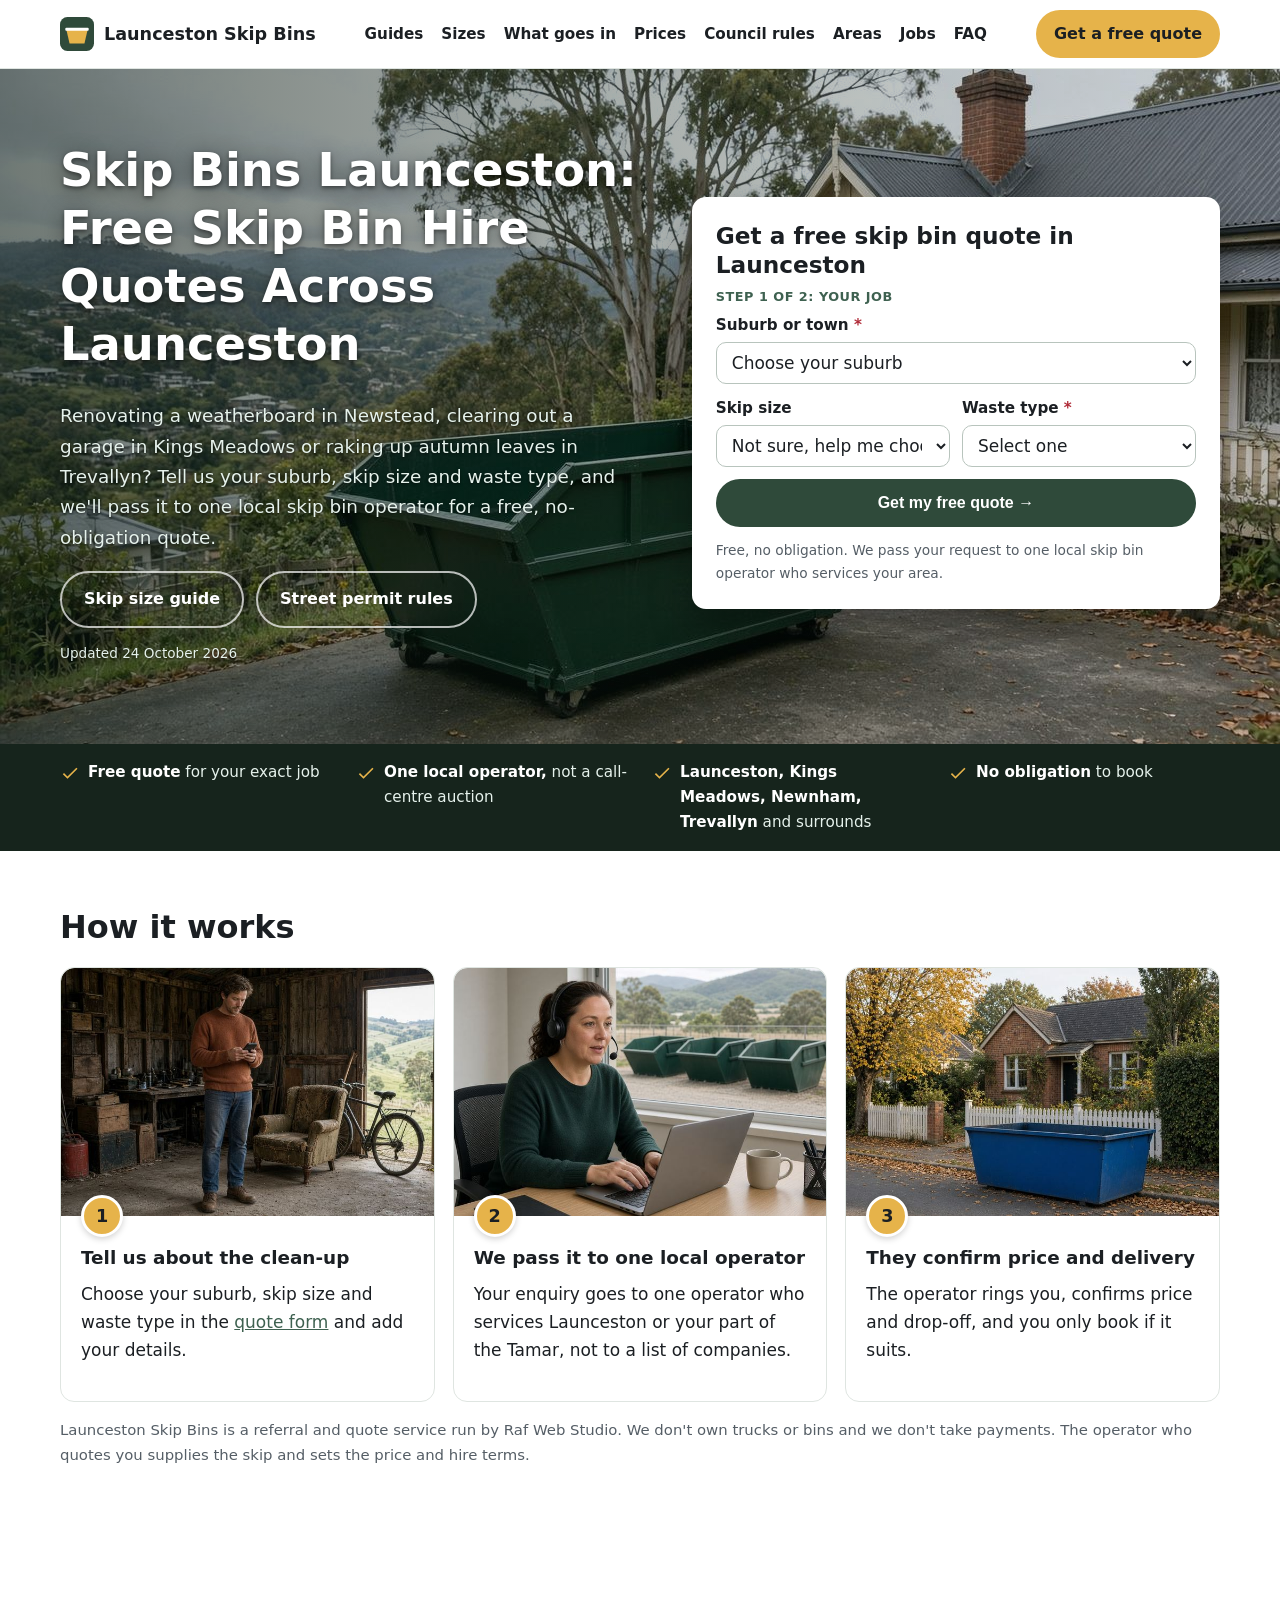
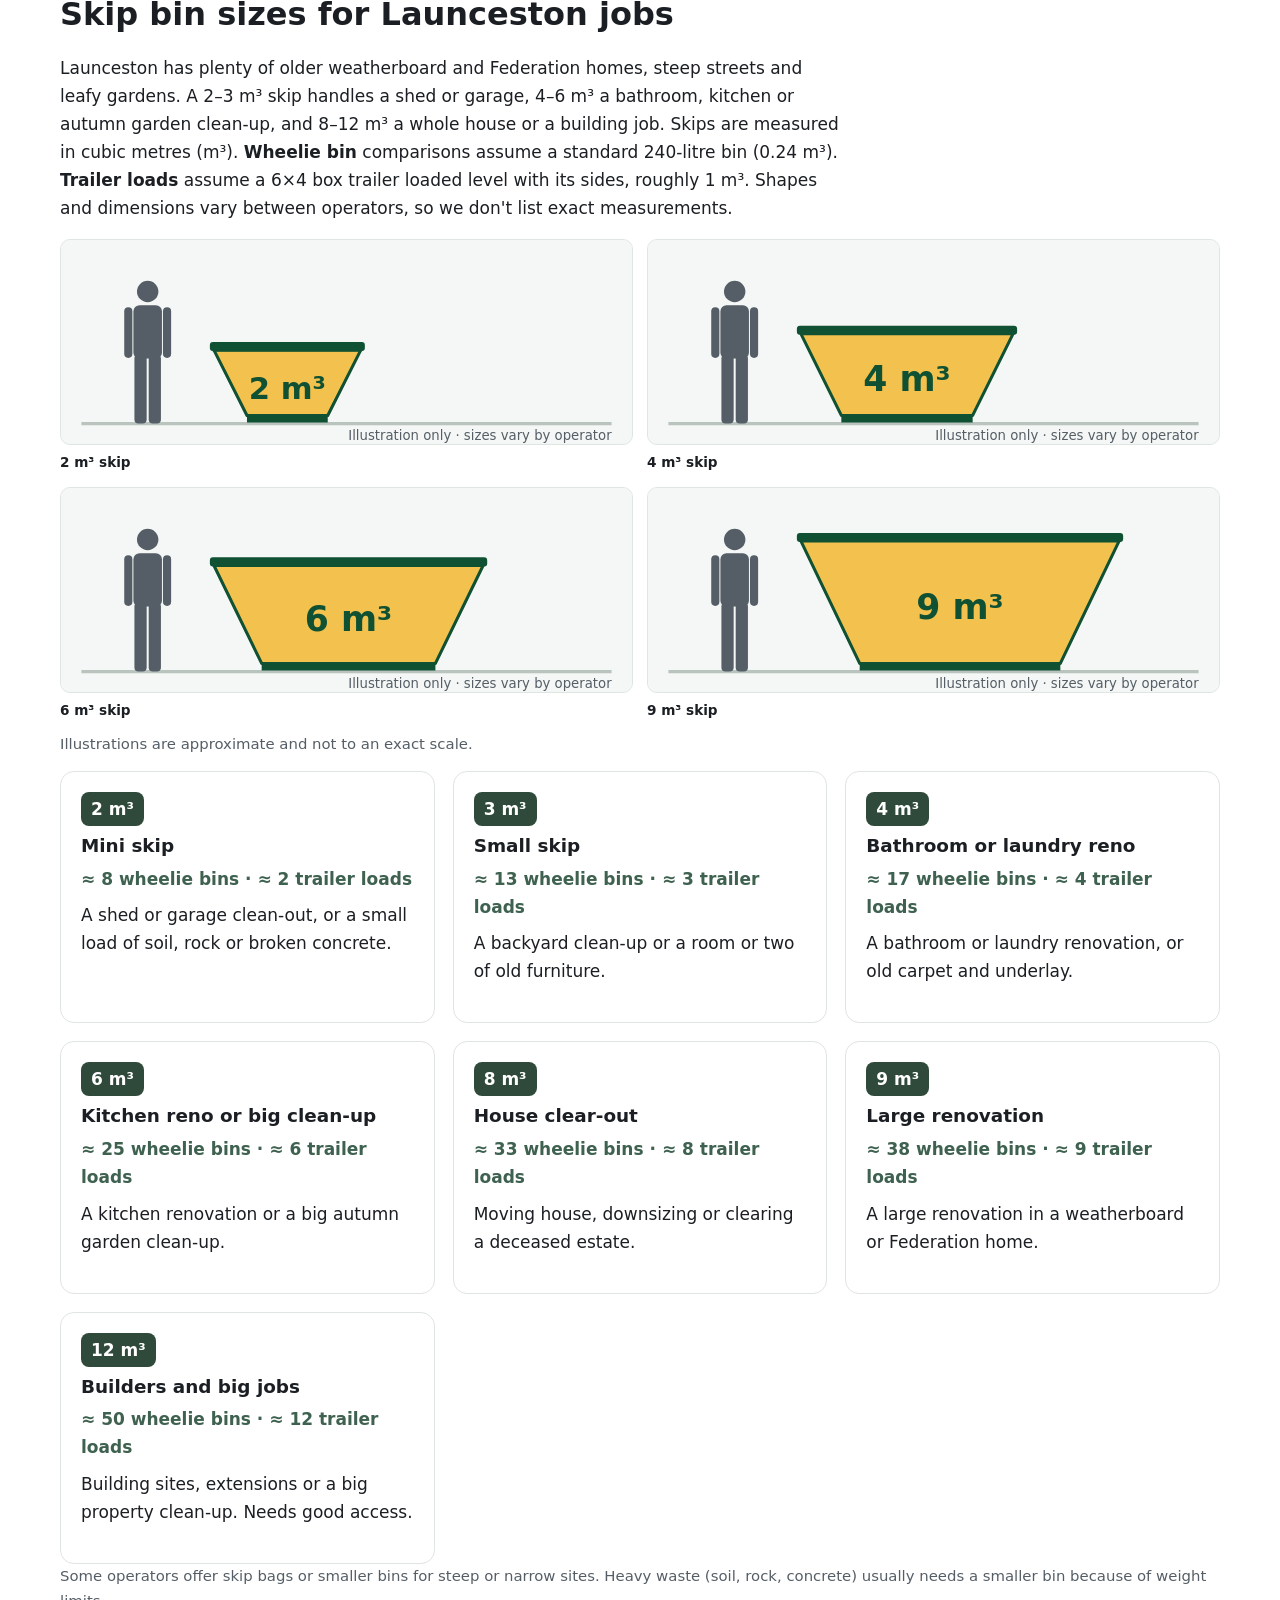
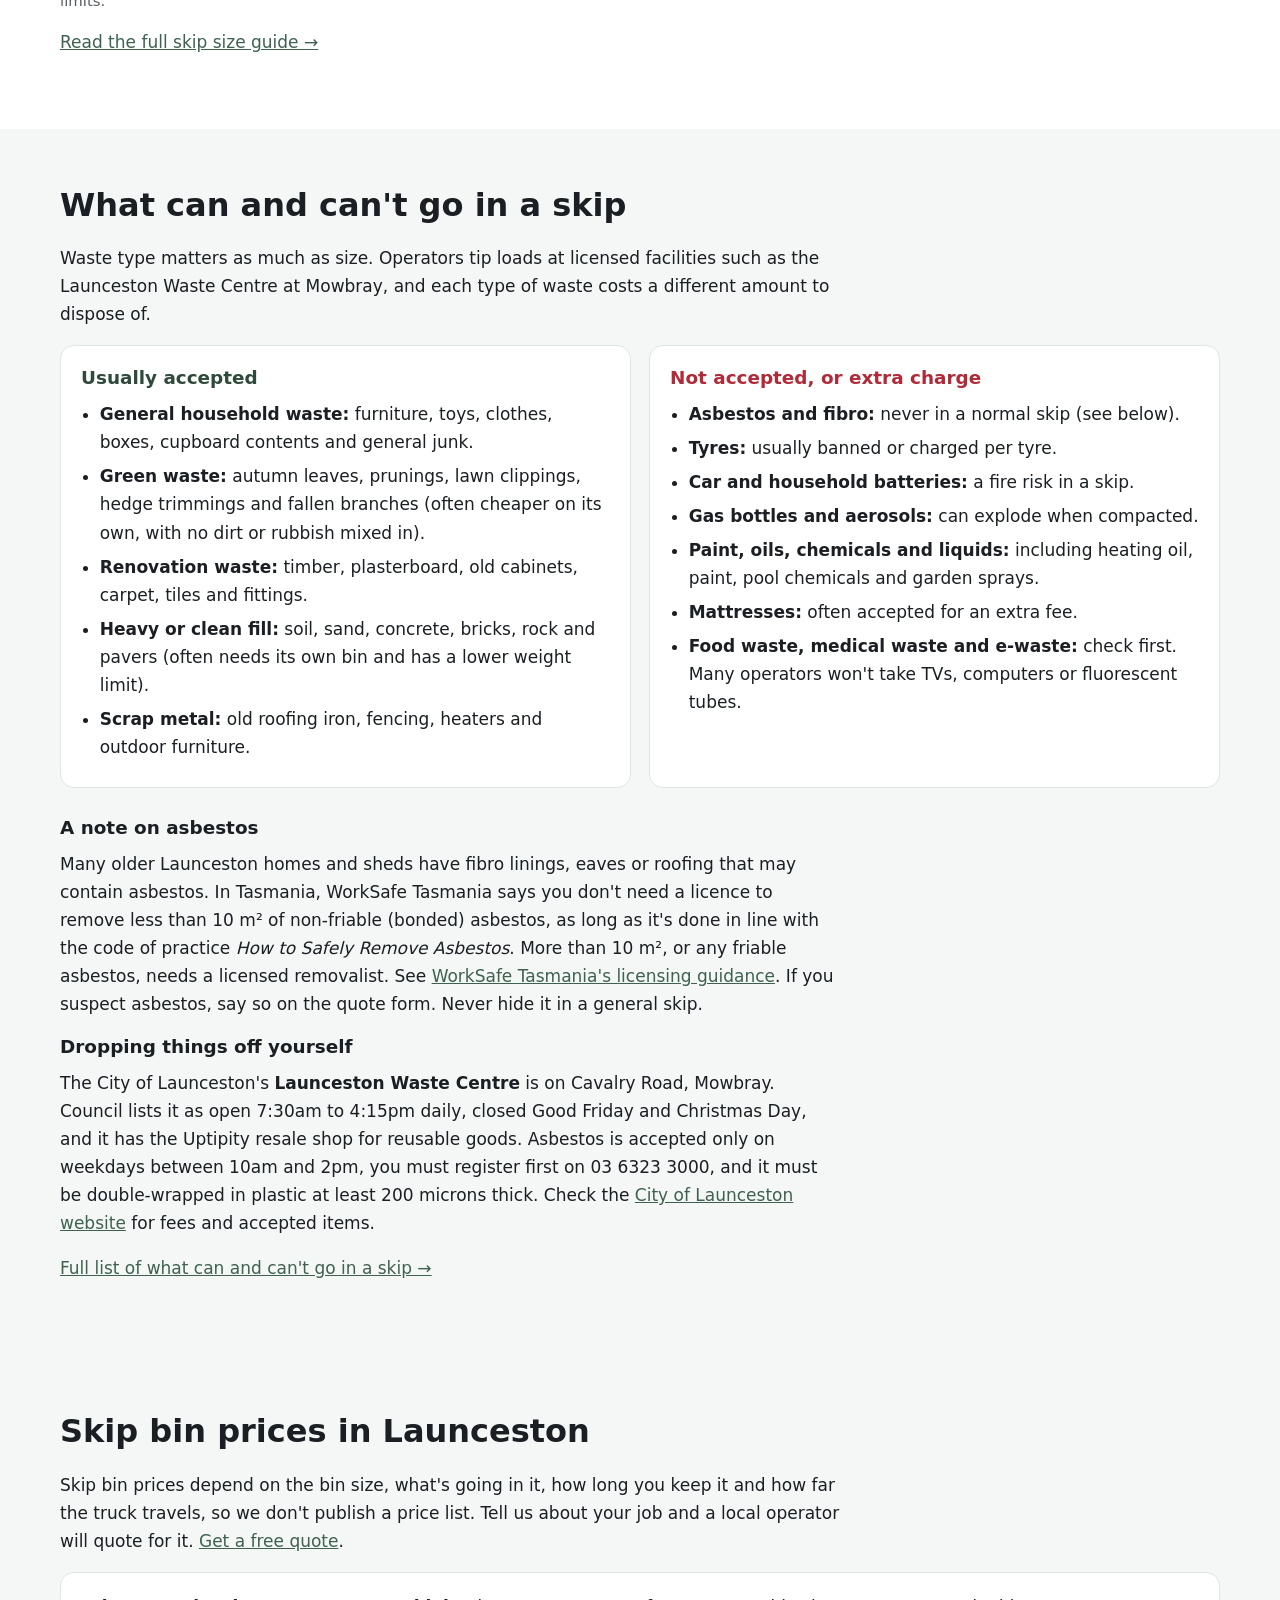
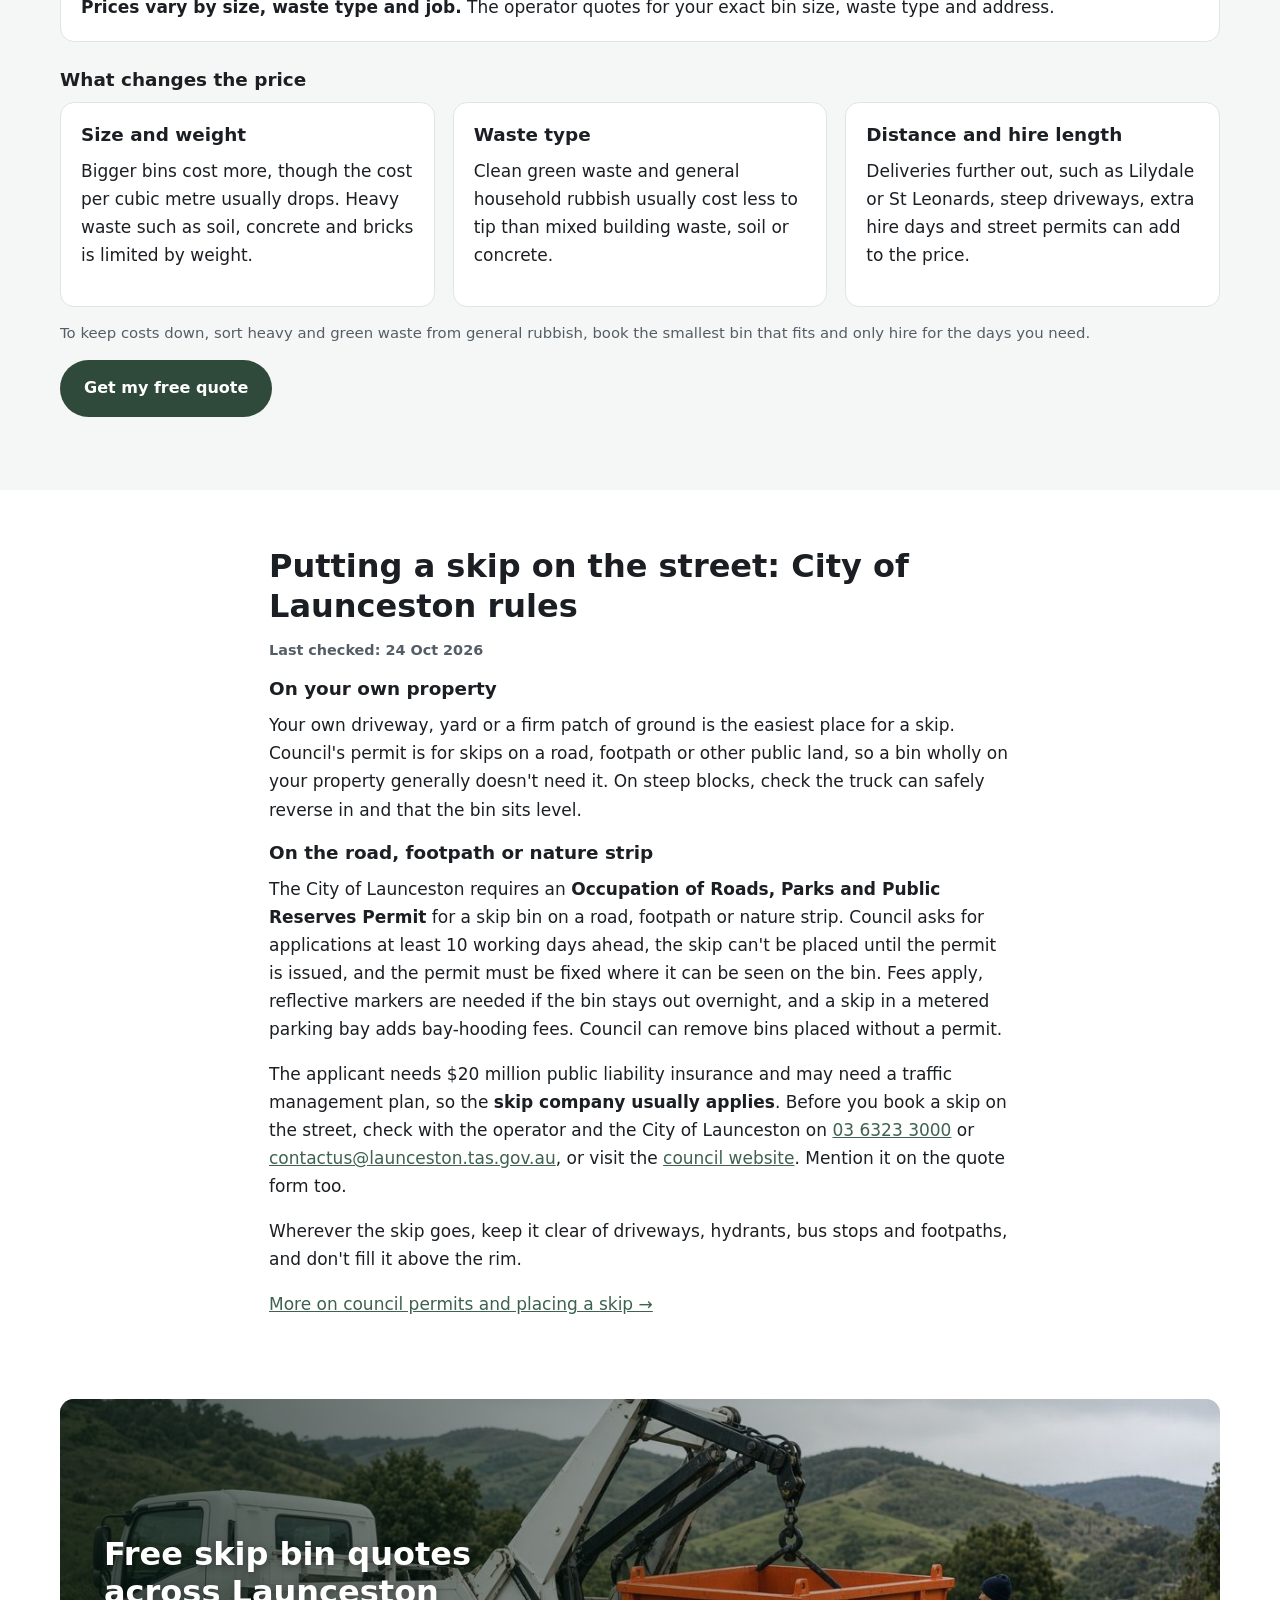
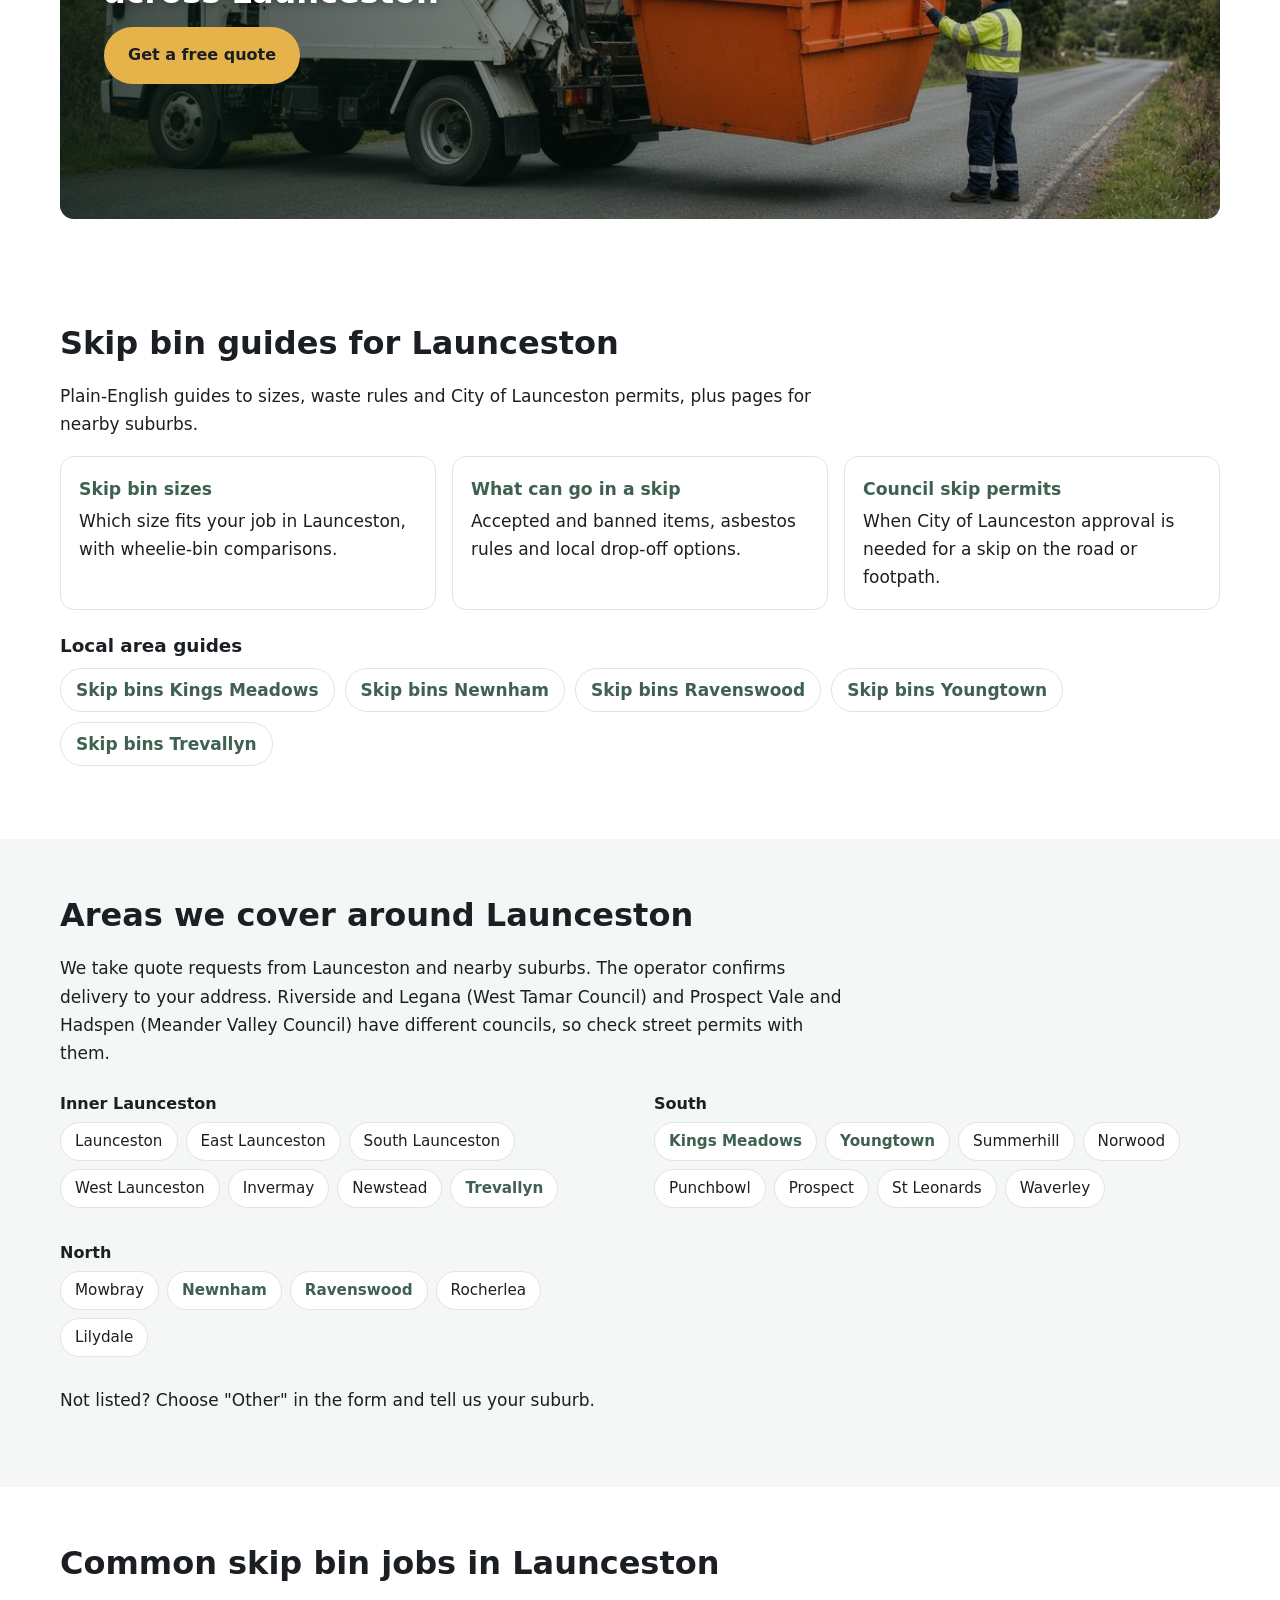
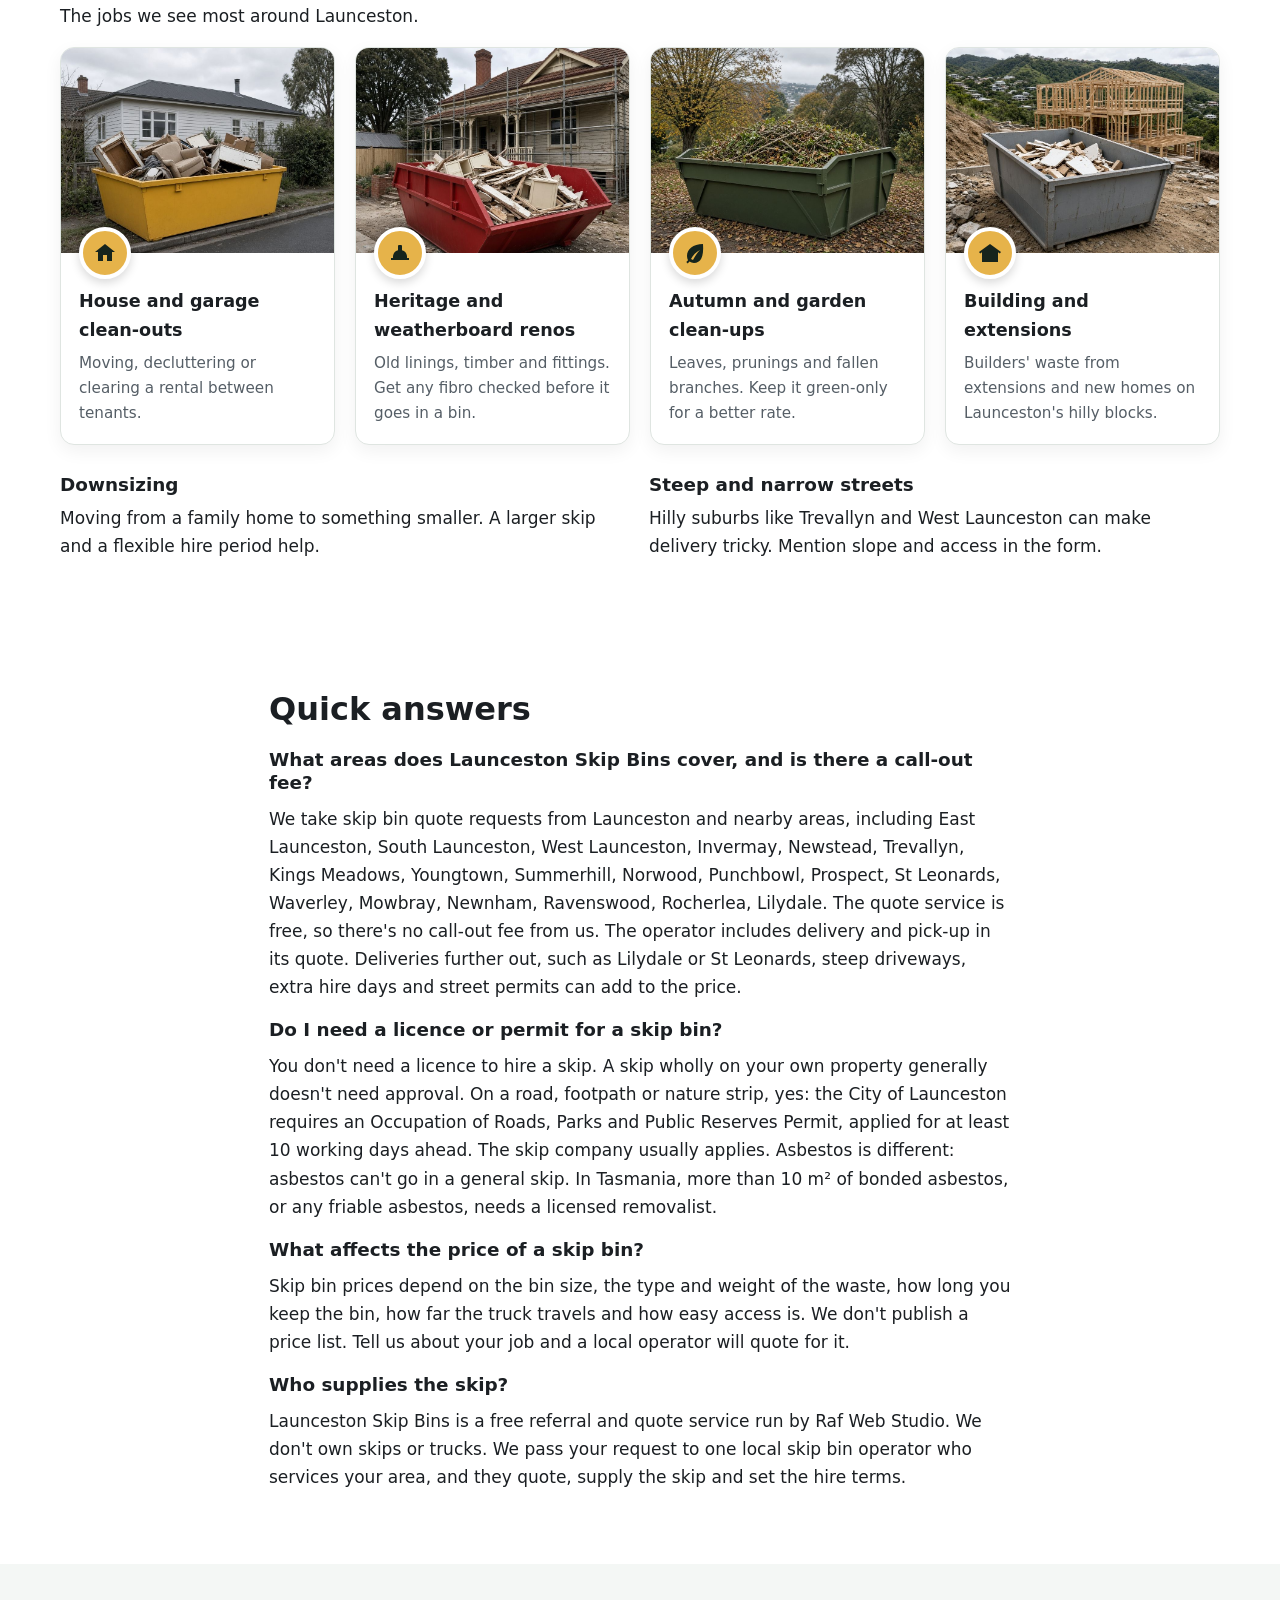
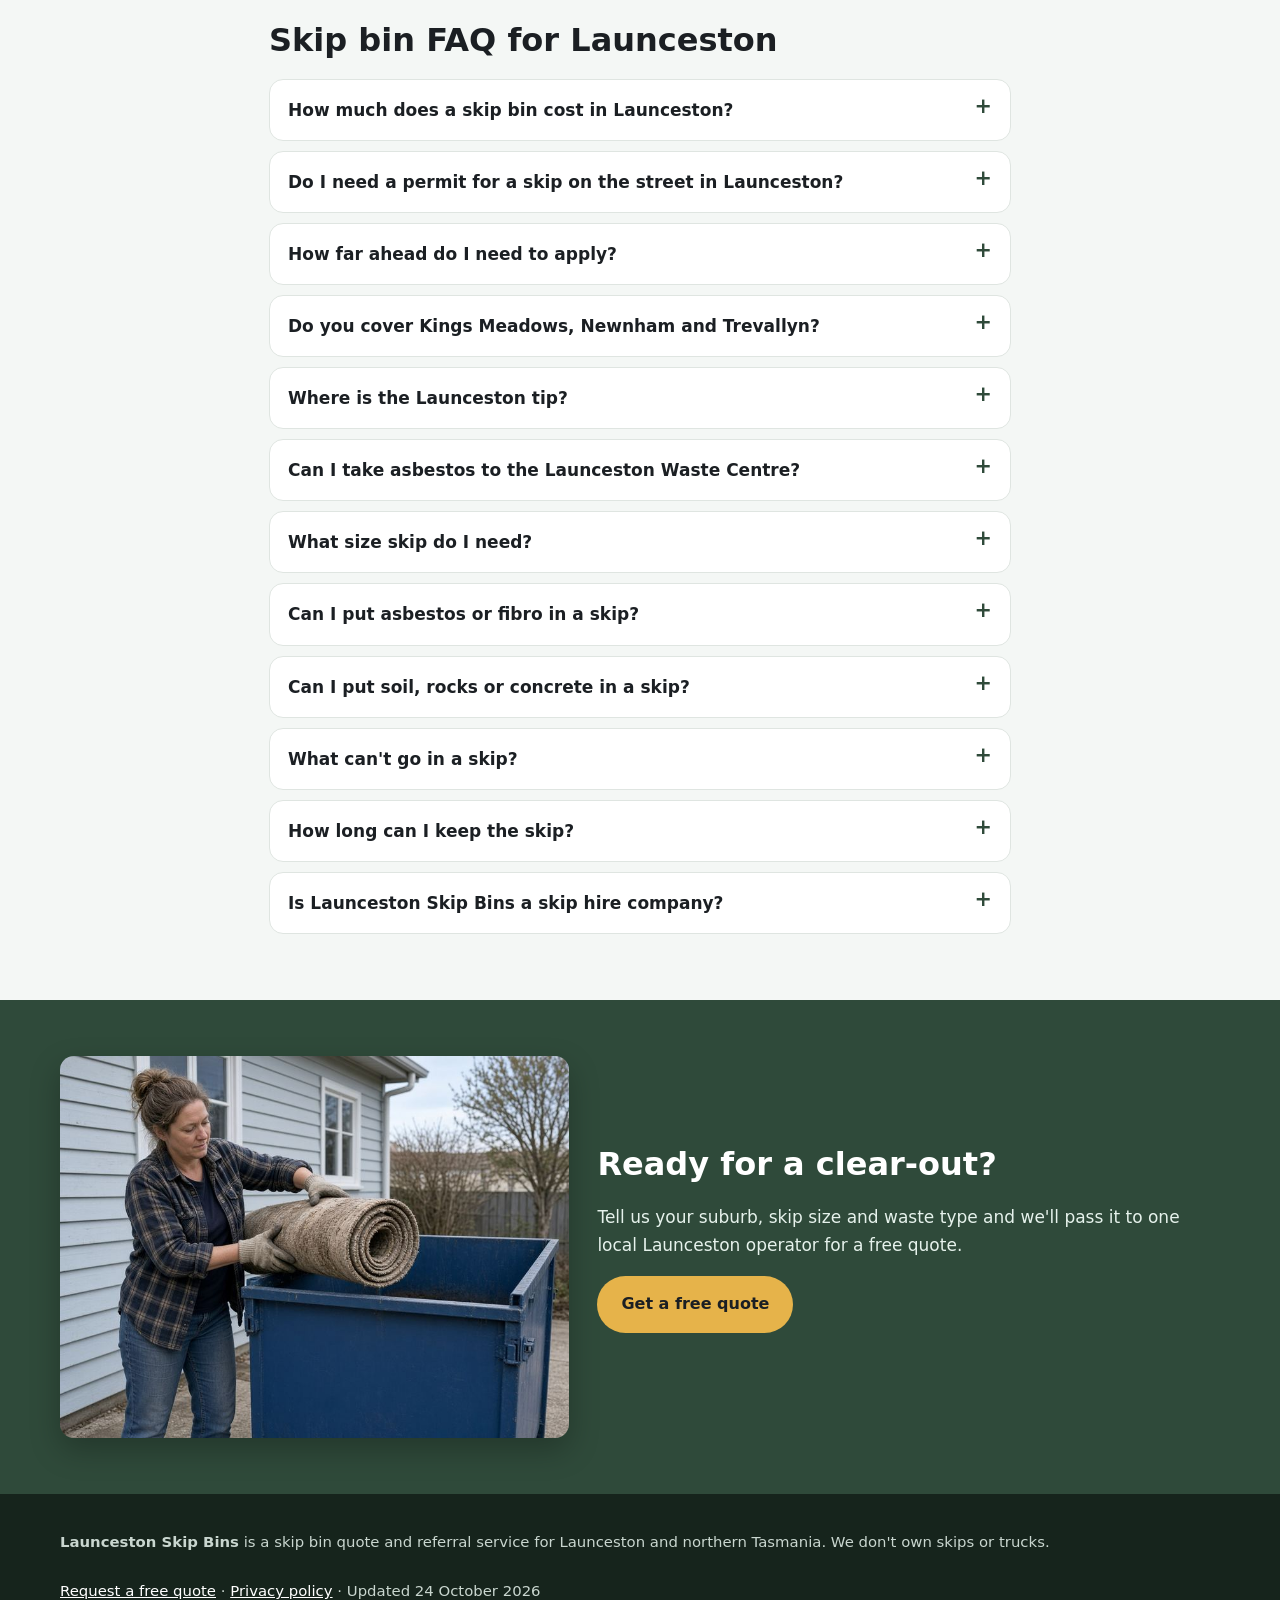
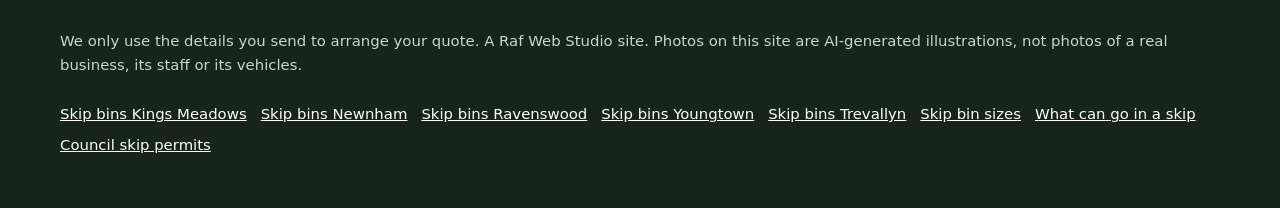
==== commit 5320b107: "Add GA4 gtag + generate_lead, Search Console tag, LocalBusiness schema, quick answers, llms.txt" ====
--- a/index.html
+++ b/index.html
@@ -2,7 +2,7 @@
 <html lang="en-AU">
 <head>
 <meta charset="utf-8">
-<!-- Search Console verification meta tag goes here once the property is created -->
+<meta name="google-site-verification" content="IOOXKBnTZyFgtB8xXiwAhvd46MoZVKG5uajASEkXz90" />
 <meta name="viewport" content="width=device-width, initial-scale=1">
 <title>Skip Bins Launceston | Free Skip Bin Hire Quotes in Launceston TAS</title>
 <meta name="description" content="Skip bins in Launceston, Kings Meadows, Newnham, Ravenswood, Youngtown and Trevallyn. Tell us your suburb, size and waste type and get a free quote from one local skip bin operator.">
@@ -21,11 +21,122 @@
 <script>document.documentElement.classList.add('js')</script>
 <link rel="stylesheet" href="styles.css">
 
-<!-- GA4: Google tag (gtag.js) goes here once the GA4 property for launcestonskipbins.com is created.
-<script async src="https://www.googletagmanager.com/gtag/js?id=G-XXXXXXXXXX"></script>
-<script>window.dataLayer=window.dataLayer||[];function gtag(){dataLayer.push(arguments);}gtag('js',new Date());gtag('config','G-XXXXXXXXXX');</script>
--->
-
+<!-- Google tag (gtag.js) -->
+<script async src="https://www.googletagmanager.com/gtag/js?id=G-PCJY5HW9KF"></script>
+<script>
+  window.dataLayer = window.dataLayer || [];
+  function gtag(){dataLayer.push(arguments);}
+  gtag('js', new Date());
+  gtag('config', 'G-PCJY5HW9KF');
+</script>
+
+<script type="application/ld+json">
+{
+ "@context": "https://schema.org",
+ "@type": "LocalBusiness",
+ "@id": "https://launcestonskipbins.com/#business",
+ "name": "Launceston Skip Bins",
+ "url": "https://launcestonskipbins.com/",
+ "description": "Skip bins in Launceston, Kings Meadows, Newnham, Ravenswood, Youngtown and Trevallyn. Tell us your suburb, size and waste type and get a free quote from one local skip bin operator. A free referral and quote service run by Raf Web Studio. It doesn't own skips or trucks; one local operator quotes and supplies the skip.",
+ "image": "https://launcestonskipbins.com/img/hero.jpg",
+ "areaServed": [
+  {
+   "@type": "AdministrativeArea",
+   "name": "City of Launceston, TAS"
+  },
+  {
+   "@type": "Place",
+   "name": "Launceston, TAS"
+  },
+  {
+   "@type": "Place",
+   "name": "East Launceston, TAS"
+  },
+  {
+   "@type": "Place",
+   "name": "South Launceston, TAS"
+  },
+  {
+   "@type": "Place",
+   "name": "West Launceston, TAS"
+  },
+  {
+   "@type": "Place",
+   "name": "Invermay, TAS"
+  },
+  {
+   "@type": "Place",
+   "name": "Mowbray, TAS"
+  },
+  {
+   "@type": "Place",
+   "name": "Newstead, TAS"
+  },
+  {
+   "@type": "Place",
+   "name": "Newnham, TAS"
+  },
+  {
+   "@type": "Place",
+   "name": "Kings Meadows, TAS"
+  },
+  {
+   "@type": "Place",
+   "name": "Youngtown, TAS"
+  },
+  {
+   "@type": "Place",
+   "name": "Summerhill, TAS"
+  },
+  {
+   "@type": "Place",
+   "name": "Norwood, TAS"
+  },
+  {
+   "@type": "Place",
+   "name": "Punchbowl, TAS"
+  },
+  {
+   "@type": "Place",
+   "name": "Prospect, TAS"
+  },
+  {
+   "@type": "Place",
+   "name": "Ravenswood, TAS"
+  },
+  {
+   "@type": "Place",
+   "name": "Rocherlea, TAS"
+  },
+  {
+   "@type": "Place",
+   "name": "Waverley, TAS"
+  },
+  {
+   "@type": "Place",
+   "name": "St Leonards, TAS"
+  },
+  {
+   "@type": "Place",
+   "name": "Trevallyn, TAS"
+  },
+  {
+   "@type": "Place",
+   "name": "Lilydale, TAS"
+  }
+ ],
+ "knowsAbout": [
+  "Skip bin hire",
+  "Skip bin sizes",
+  "Council skip bin permits",
+  "Waste disposal"
+ ],
+ "parentOrganization": {
+  "@type": "Organization",
+  "name": "Raf Web Studio"
+ }
+}
+</script>
 <script type="application/ld+json">
 {
  "@context": "https://schema.org",
@@ -46,9 +157,7 @@
  "description": "Free skip bin hire quotes in Launceston and surrounding suburbs. We pass your request to one local skip bin operator.",
  "url": "https://launcestonskipbins.com/",
  "provider": {
-  "@type": "Organization",
-  "name": "Launceston Skip Bins",
-  "url": "https://launcestonskipbins.com/"
+  "@id": "https://launcestonskipbins.com/#business"
  },
  "areaServed": [
   {
@@ -237,6 +346,38 @@
    "acceptedAnswer": {
     "@type": "Answer",
     "text": "No. It's a free referral and quote service run by Raf Web Studio. One local operator quotes you and supplies the skip."
+   }
+  },
+  {
+   "@type": "Question",
+   "name": "What areas does Launceston Skip Bins cover, and is there a call-out fee?",
+   "acceptedAnswer": {
+    "@type": "Answer",
+    "text": "We take skip bin quote requests from Launceston and nearby areas, including East Launceston, South Launceston, West Launceston, Invermay, Newstead, Trevallyn, Kings Meadows, Youngtown, Summerhill, Norwood, Punchbowl, Prospect, St Leonards, Waverley, Mowbray, Newnham, Ravenswood, Rocherlea, Lilydale. The quote service is free, so there's no call-out fee from us. The operator includes delivery and pick-up in its quote. Deliveries further out, such as Lilydale or St Leonards, steep driveways, extra hire days and street permits can add to the price."
+   }
+  },
+  {
+   "@type": "Question",
+   "name": "Do I need a licence or permit for a skip bin?",
+   "acceptedAnswer": {
+    "@type": "Answer",
+    "text": "You don't need a licence to hire a skip. A skip wholly on your own property generally doesn't need approval. On a road, footpath or nature strip, yes: the City of Launceston requires an Occupation of Roads, Parks and Public Reserves Permit, applied for at least 10 working days ahead. The skip company usually applies. Asbestos is different: asbestos can't go in a general skip. In Tasmania, more than 10 m² of bonded asbestos, or any friable asbestos, needs a licensed removalist."
+   }
+  },
+  {
+   "@type": "Question",
+   "name": "What affects the price of a skip bin?",
+   "acceptedAnswer": {
+    "@type": "Answer",
+    "text": "Skip bin prices depend on the bin size, the type and weight of the waste, how long you keep the bin, how far the truck travels and how easy access is. We don't publish a price list. Tell us about your job and a local operator will quote for it."
+   }
+  },
+  {
+   "@type": "Question",
+   "name": "Who supplies the skip?",
+   "acceptedAnswer": {
+    "@type": "Answer",
+    "text": "Launceston Skip Bins is a free referral and quote service run by Raf Web Studio. We don't own skips or trucks. We pass your request to one local skip bin operator who services your area, and they quote, supply the skip and set the hire terms."
    }
   }
  ]
@@ -450,6 +591,21 @@
     <div class="grid grid-2 more-jobs"><div><h3>Downsizing</h3><p>Moving from a family home to something smaller. A larger skip and a flexible hire period help.</p></div><div><h3>Steep and narrow streets</h3><p>Hilly suburbs like Trevallyn and West Launceston can make delivery tricky. Mention slope and access in the form.</p></div></div>
   </div>
 </section>
+<!-- ai-answers-v1 -->
+<section id="answers" aria-labelledby="answers-h">
+  <div class="wrap intro">
+    <h2 id="answers-h">Quick answers</h2>
+    <h3>What areas does Launceston Skip Bins cover, and is there a call-out fee?</h3>
+    <p>We take skip bin quote requests from Launceston and nearby areas, including East Launceston, South Launceston, West Launceston, Invermay, Newstead, Trevallyn, Kings Meadows, Youngtown, Summerhill, Norwood, Punchbowl, Prospect, St Leonards, Waverley, Mowbray, Newnham, Ravenswood, Rocherlea, Lilydale. The quote service is free, so there&#x27;s no call-out fee from us. The operator includes delivery and pick-up in its quote. Deliveries further out, such as Lilydale or St Leonards, steep driveways, extra hire days and street permits can add to the price.</p>
+    <h3>Do I need a licence or permit for a skip bin?</h3>
+    <p>You don&#x27;t need a licence to hire a skip. A skip wholly on your own property generally doesn&#x27;t need approval. On a road, footpath or nature strip, yes: the City of Launceston requires an Occupation of Roads, Parks and Public Reserves Permit, applied for at least 10 working days ahead. The skip company usually applies. Asbestos is different: asbestos can&#x27;t go in a general skip. In Tasmania, more than 10 m² of bonded asbestos, or any friable asbestos, needs a licensed removalist.</p>
+    <h3>What affects the price of a skip bin?</h3>
+    <p>Skip bin prices depend on the bin size, the type and weight of the waste, how long you keep the bin, how far the truck travels and how easy access is. We don&#x27;t publish a price list. Tell us about your job and a local operator will quote for it.</p>
+    <h3>Who supplies the skip?</h3>
+    <p>Launceston Skip Bins is a free referral and quote service run by Raf Web Studio. We don&#x27;t own skips or trucks. We pass your request to one local skip bin operator who services your area, and they quote, supply the skip and set the hire terms.</p>
+  </div>
+</section>
+
 <section class="alt" id="faq" aria-labelledby="faq-h">
   <div class="wrap intro">
     <h2 id="faq-h">Skip bin FAQ for Launceston</h2>
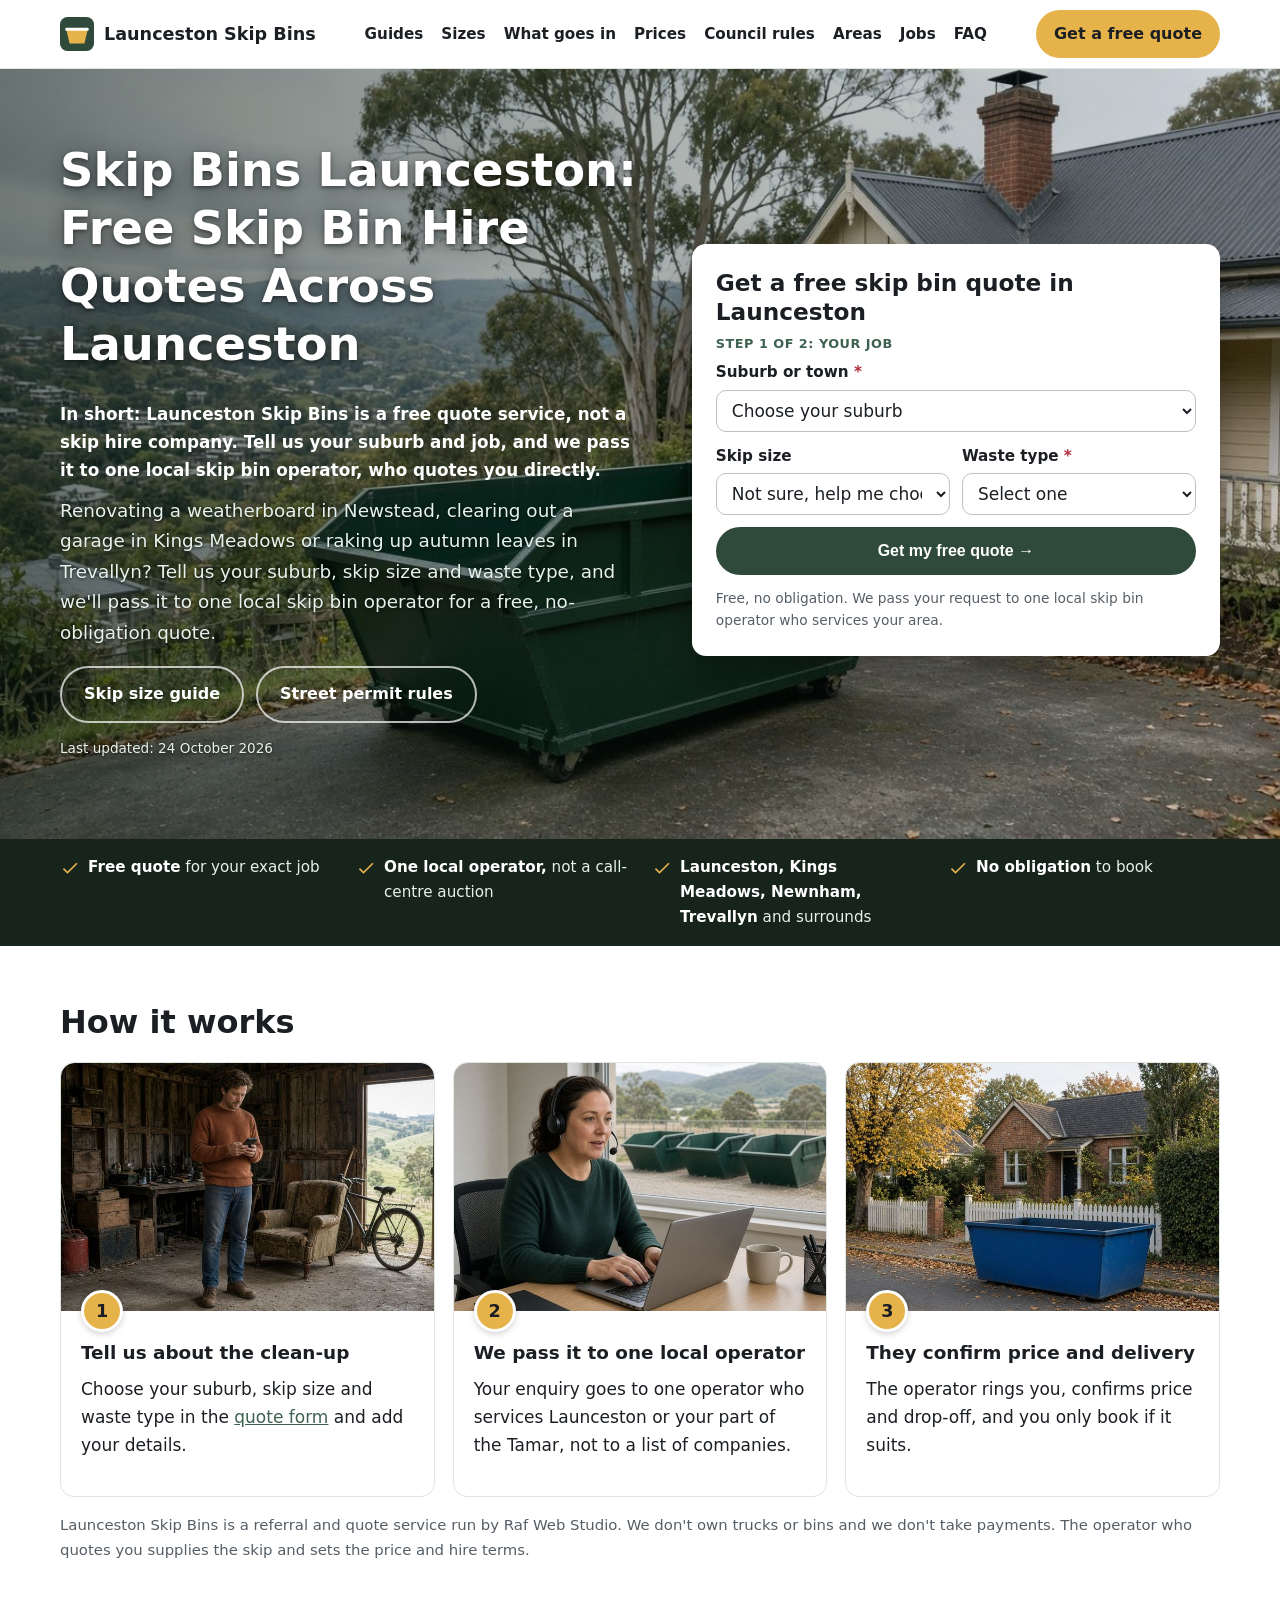
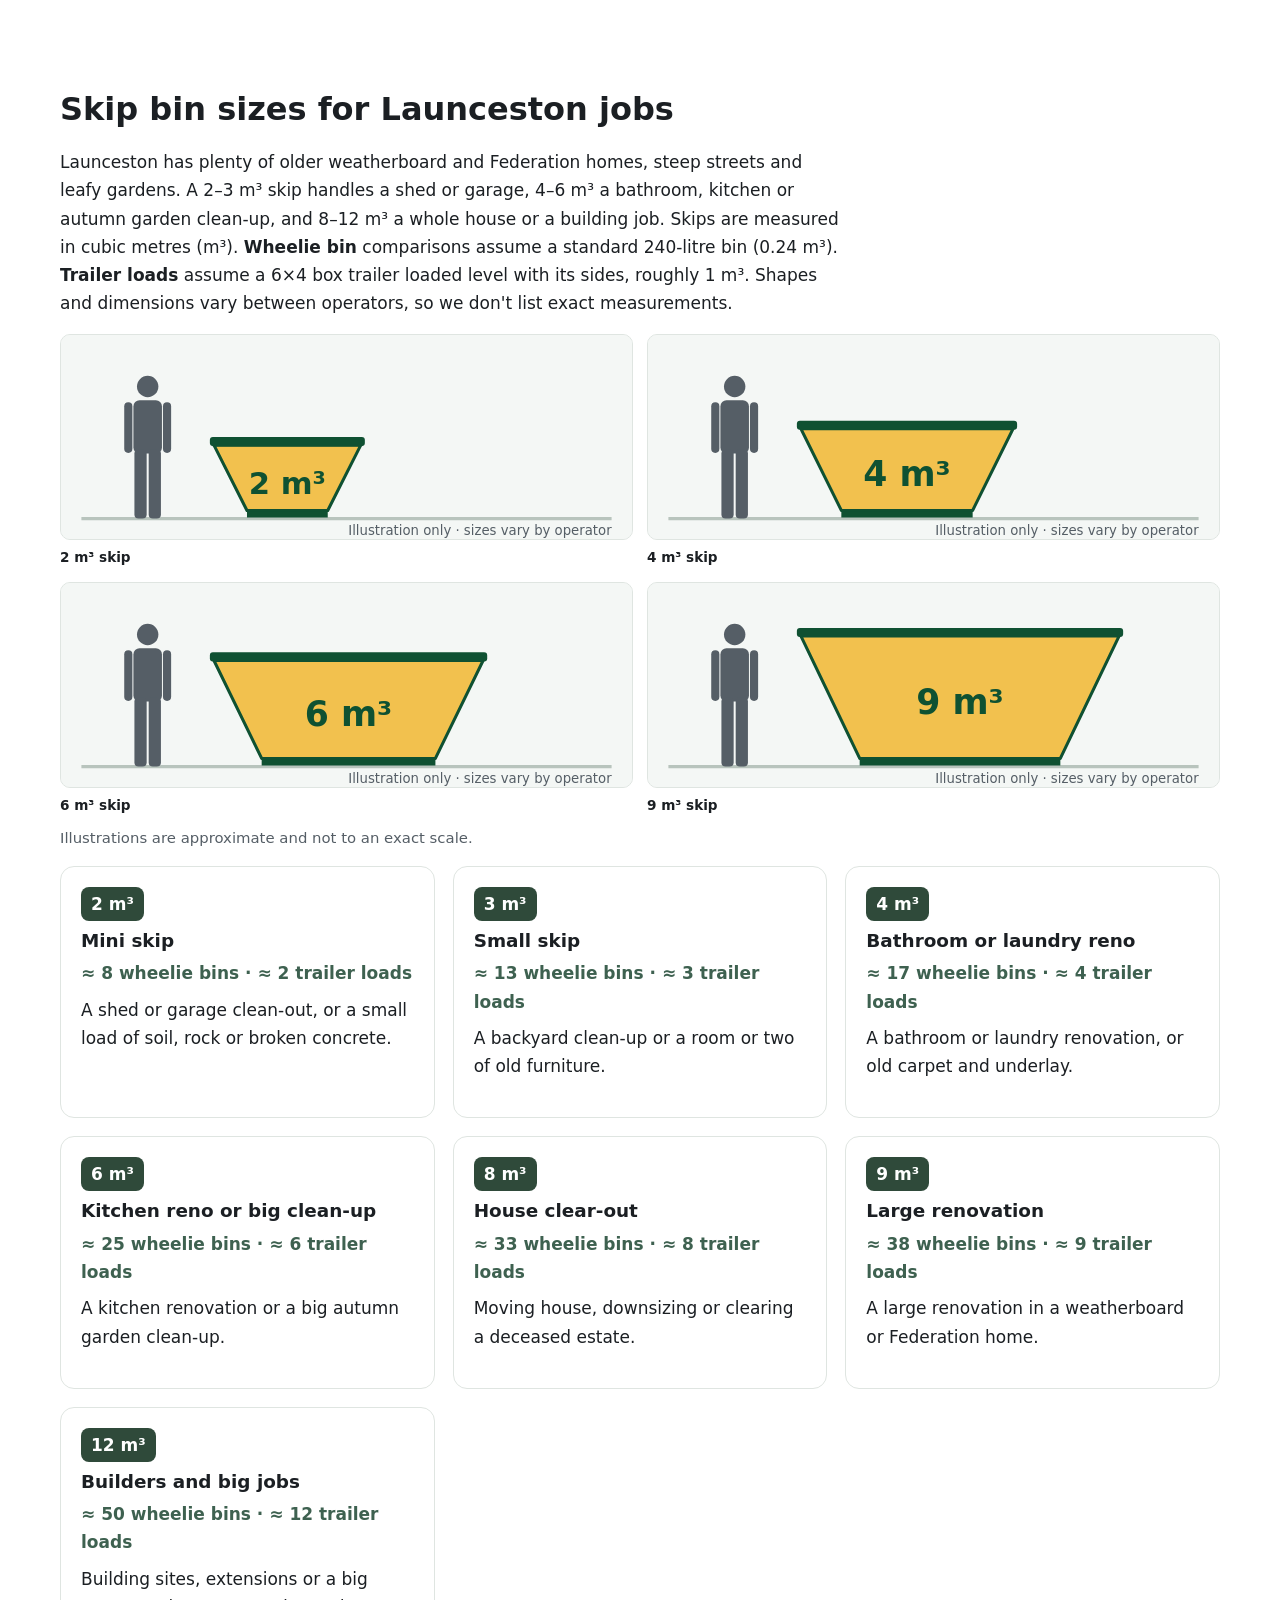
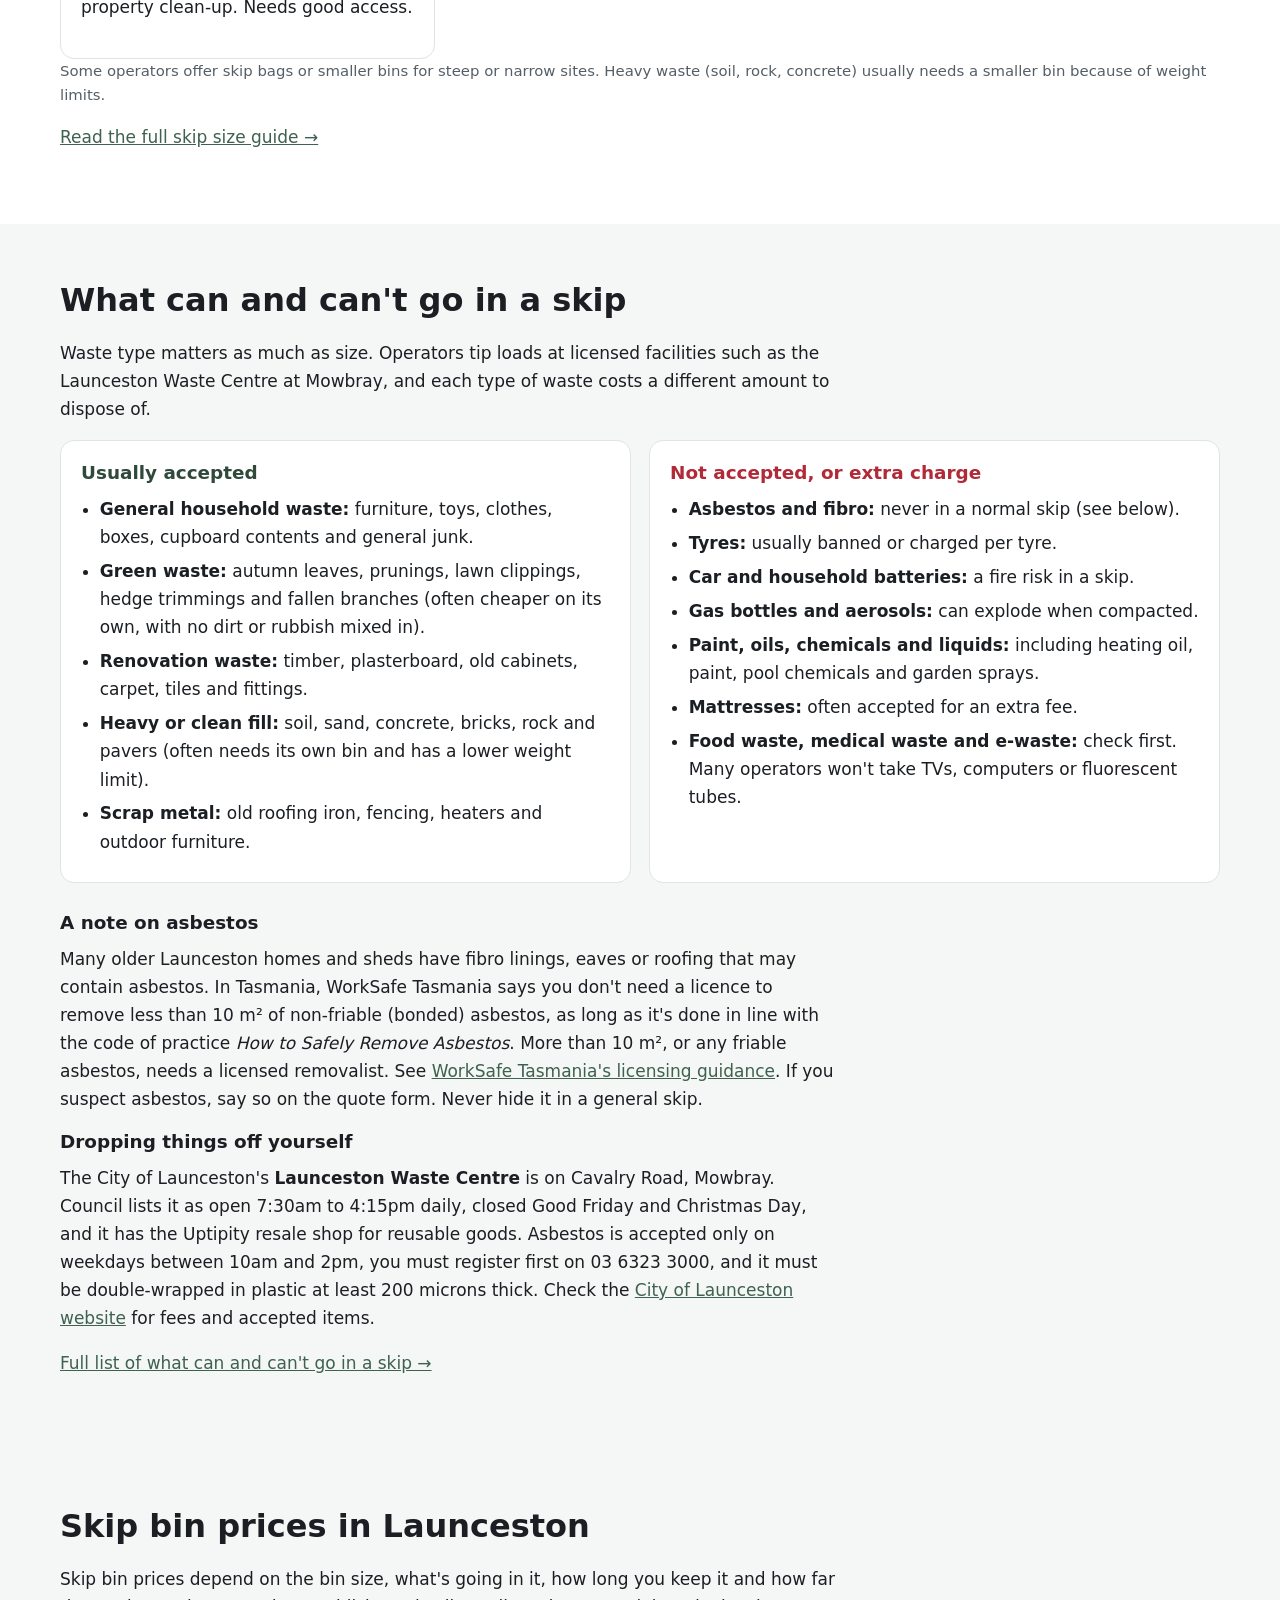
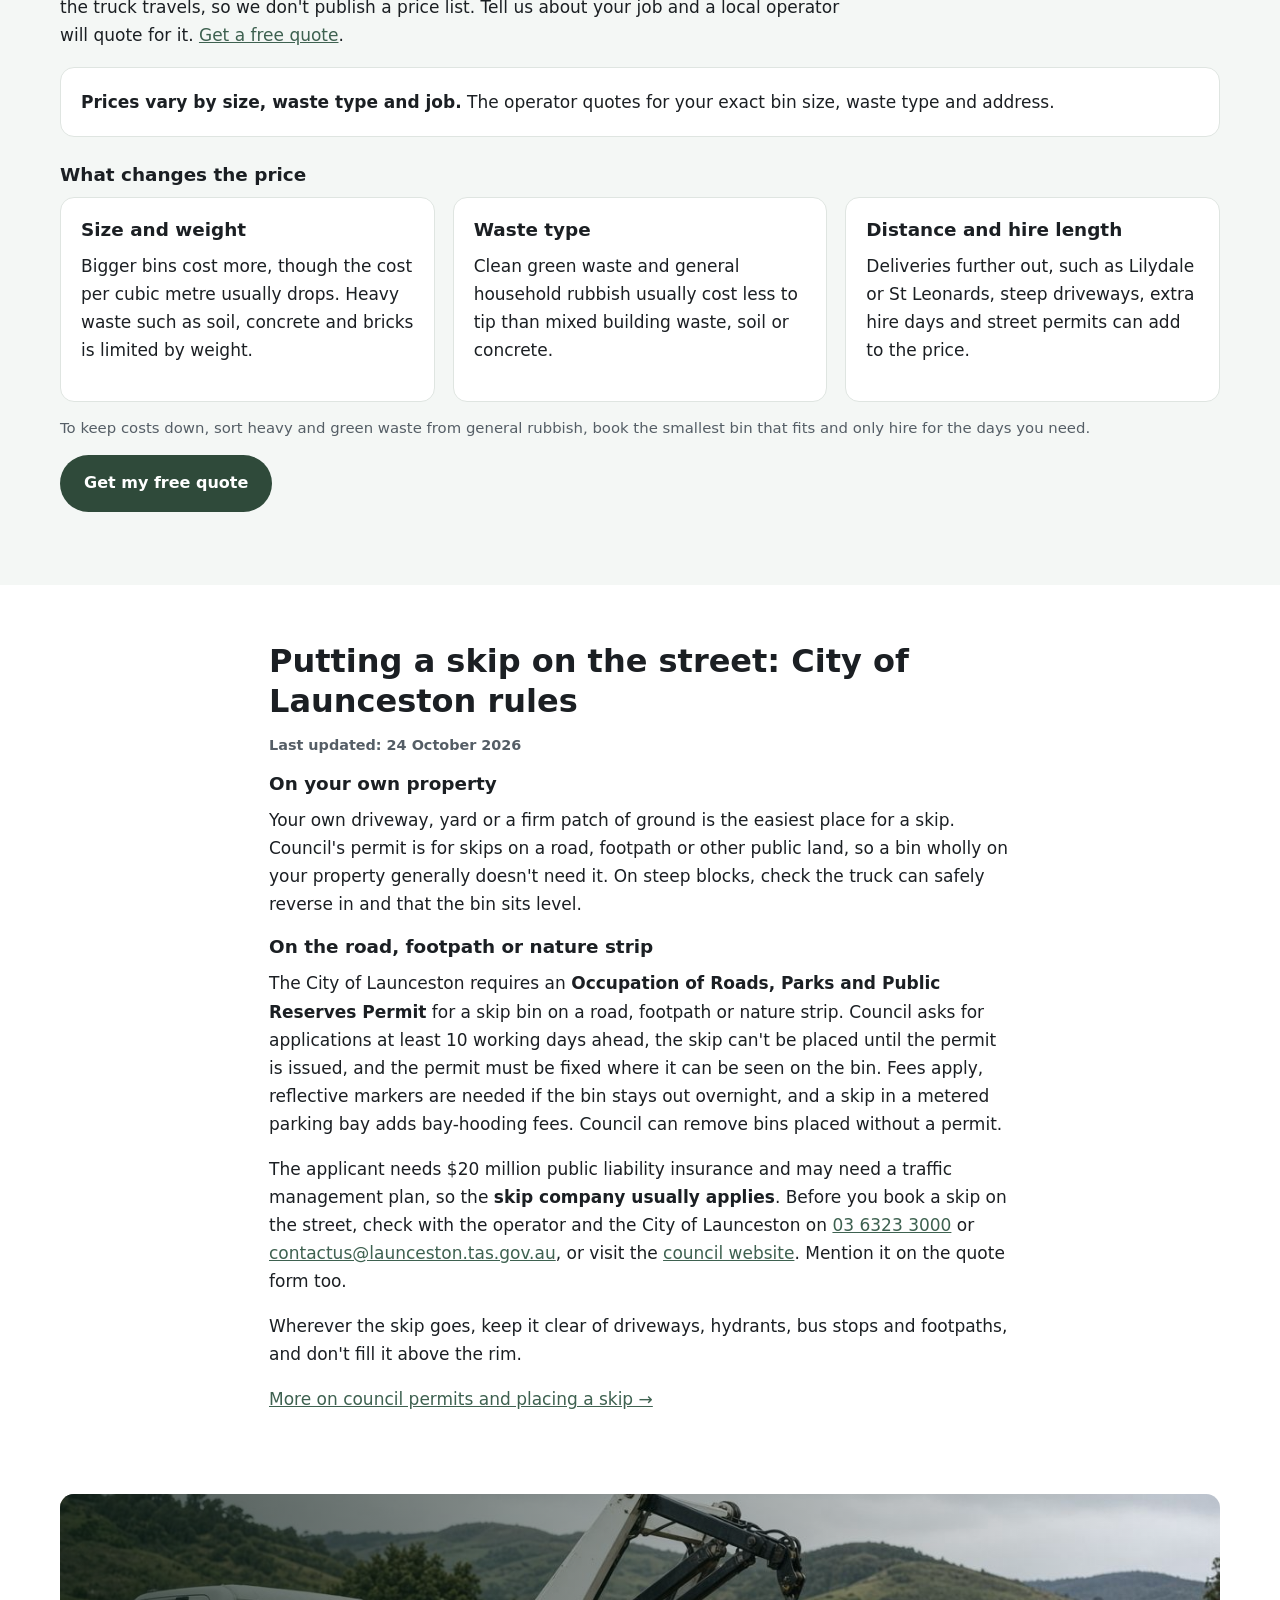
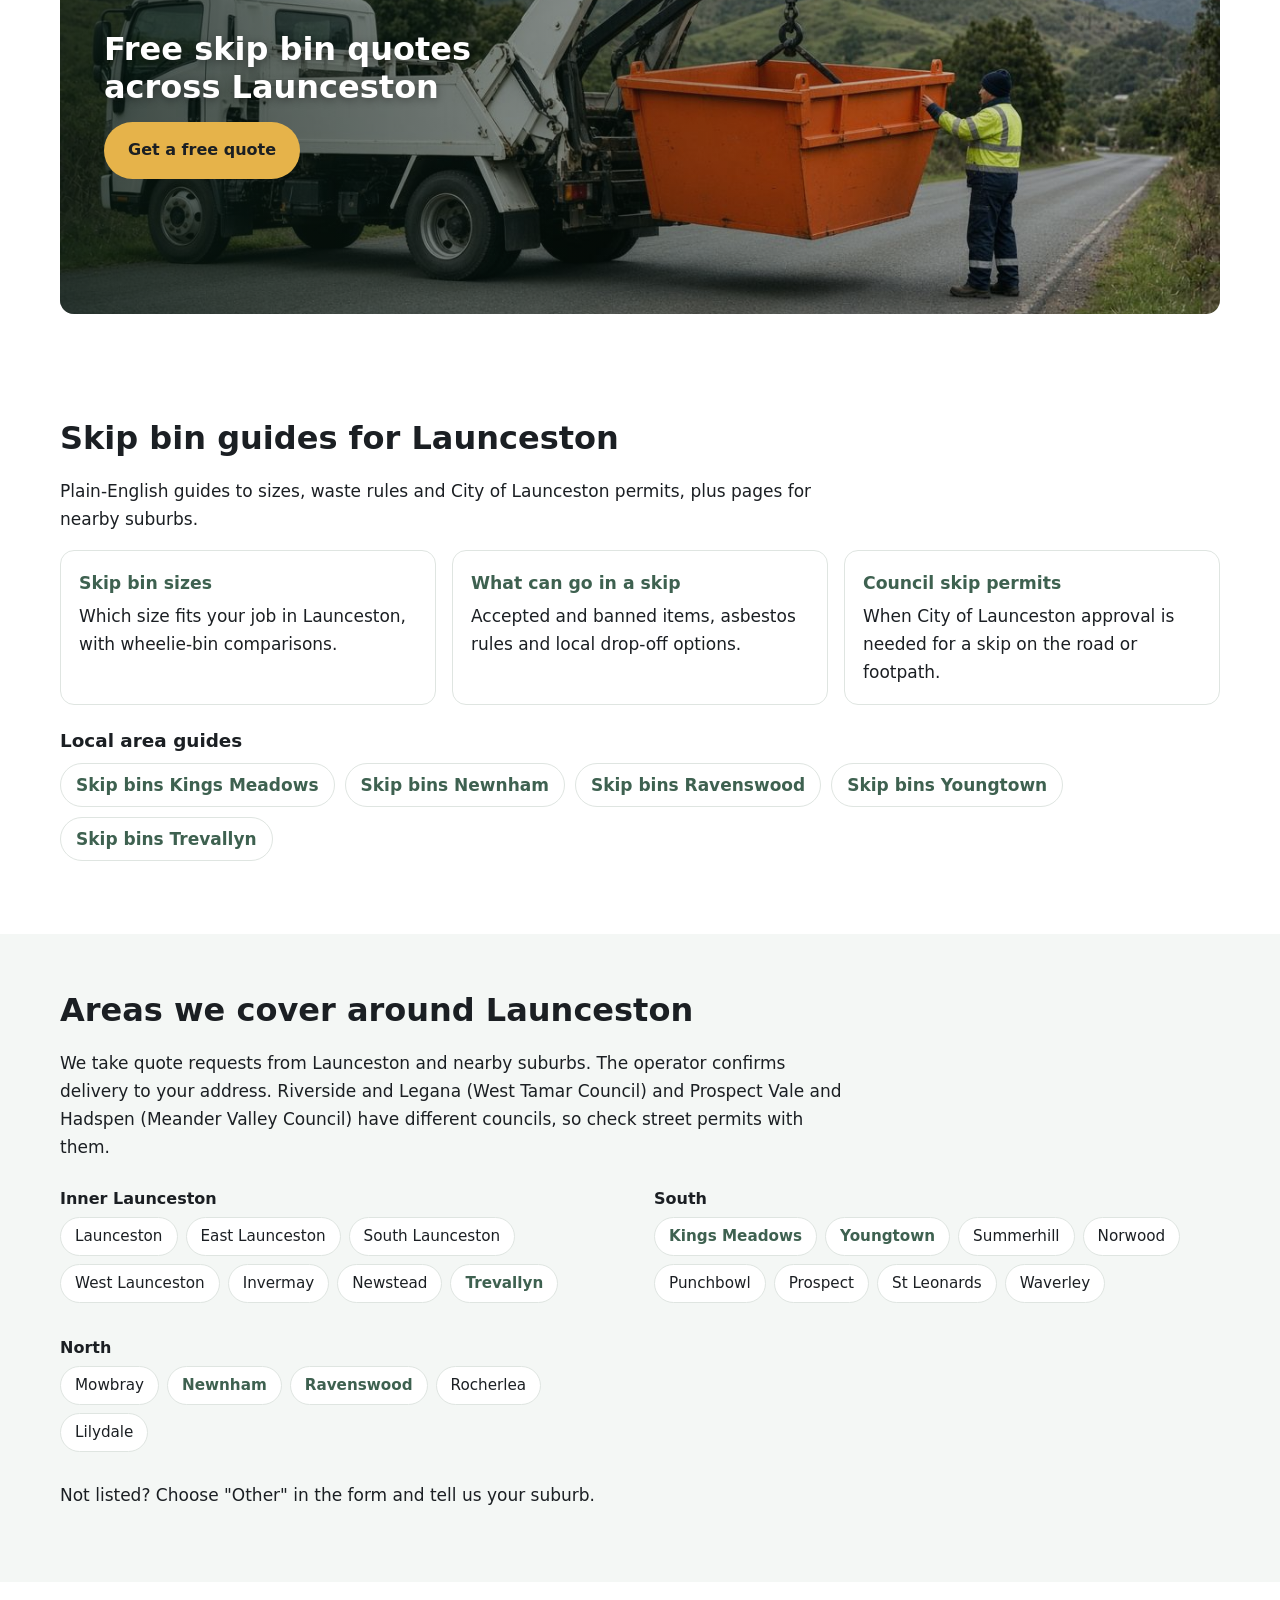
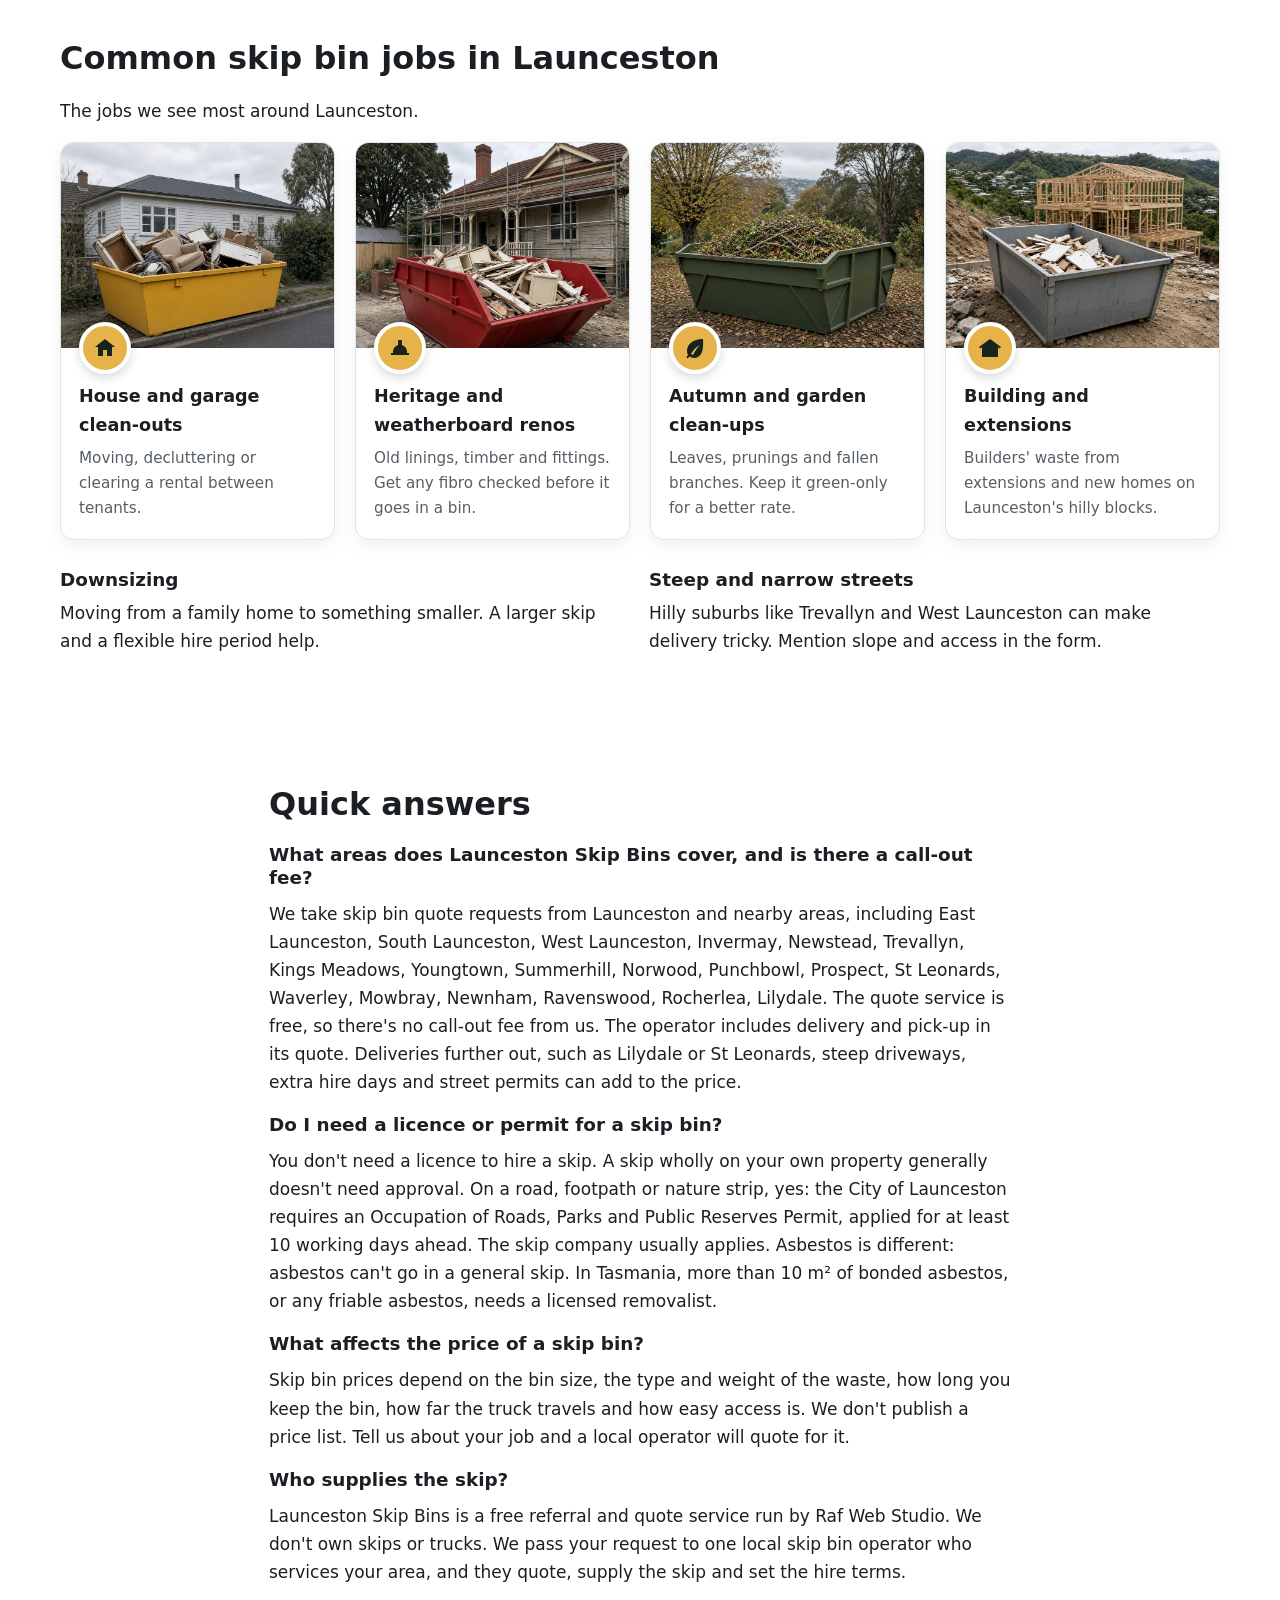
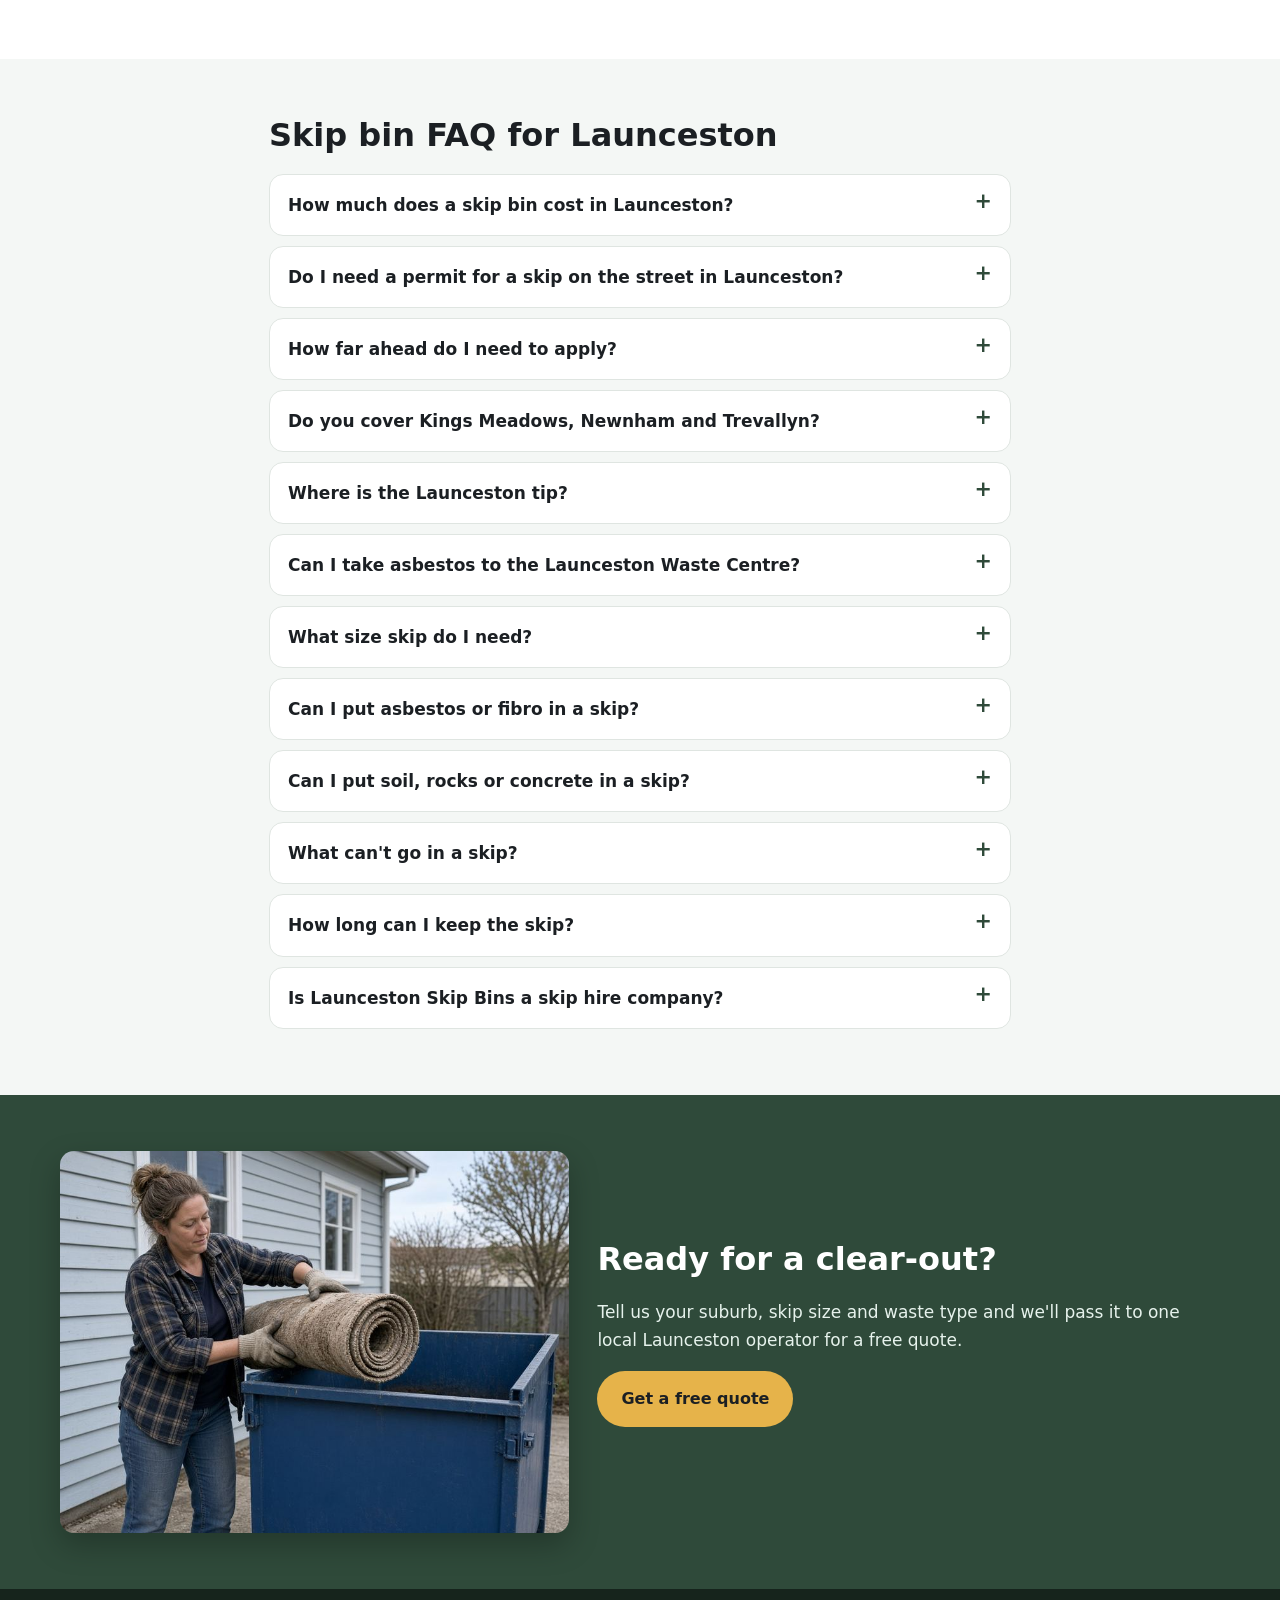
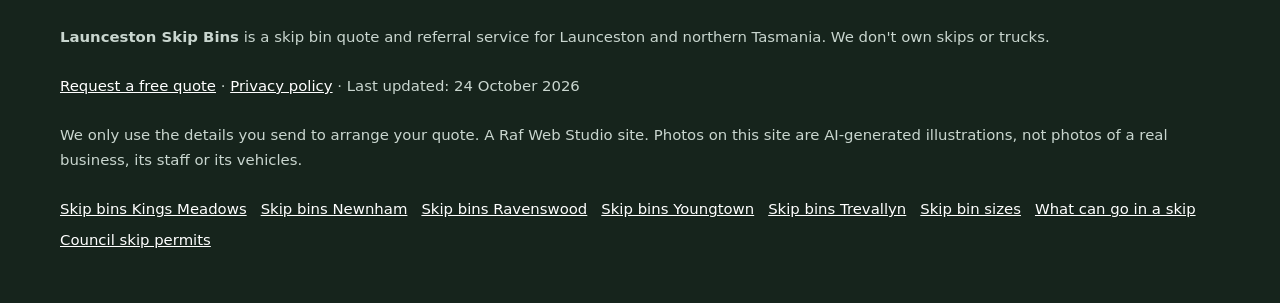
==== commit 4a0b6b1c: "Plain summary + Last updated line + WebPage dateModified on every page; sitemap lastmod; IndexNow ke" ====
--- a/index.html
+++ b/index.html
@@ -33,6 +33,24 @@
 <script type="application/ld+json">
 {
  "@context": "https://schema.org",
+ "@type": "WebPage",
+ "@id": "https://launcestonskipbins.com/#webpage",
+ "url": "https://launcestonskipbins.com/",
+ "name": "Skip Bins Launceston | Free Skip Bin Hire Quotes in Launceston TAS",
+ "description": "Skip bins in Launceston, Kings Meadows, Newnham, Ravenswood, Youngtown and Trevallyn. Tell us your suburb, size and waste type and get a free quote from one local skip bin operator.",
+ "inLanguage": "en-AU",
+ "dateModified": "2026-10-24",
+ "isPartOf": {
+  "@id": "https://launcestonskipbins.com/#website"
+ },
+ "about": {
+  "@id": "https://launcestonskipbins.com/#business"
+ }
+}
+</script>
+<script type="application/ld+json">
+{
+ "@context": "https://schema.org",
  "@type": "LocalBusiness",
  "@id": "https://launcestonskipbins.com/#business",
  "name": "Launceston Skip Bins",
@@ -141,6 +159,7 @@
 {
  "@context": "https://schema.org",
  "@type": "WebSite",
+ "dateModified": "2026-10-24",
  "@id": "https://launcestonskipbins.com/#website",
  "name": "Launceston Skip Bins",
  "url": "https://launcestonskipbins.com/",
@@ -409,9 +428,10 @@
   <div class="wrap hero-grid">
     <div class="hero-copy">
       <h1 id="h1">Skip Bins Launceston: Free Skip Bin Hire Quotes Across Launceston</h1>
+      <p class="summary">In short: Launceston Skip Bins is a free quote service, not a skip hire company. Tell us your suburb and job, and we pass it to one local skip bin operator, who quotes you directly.</p>
       <p class="lead">Renovating a weatherboard in Newstead, clearing out a garage in Kings Meadows or raking up autumn leaves in Trevallyn? Tell us your suburb, skip size and waste type, and we'll pass it to one local skip bin operator for a free, no-obligation quote.</p>
       <div class="ctas"><a class="btn btn-ghost" href="#sizes">Skip size guide</a><a class="btn btn-ghost" href="#council">Street permit rules</a></div>
-      <p class="updated">Updated 24 October 2026</p>
+      <p class="updated">Last updated: 24 October 2026</p>
     </div>
     <div class="hero-form-card" id="quote">
       <h2 id="quote-h">Get a free skip bin quote in Launceston</h2>
@@ -527,7 +547,7 @@
 <section id="council" aria-labelledby="council-h">
   <div class="wrap intro">
     <h2 id="council-h">Putting a skip on the street: City of Launceston rules</h2>
-    <p class="updated-dark">Last checked: 24 Oct 2026</p>
+    <p class="updated-dark">Last updated: 24 October 2026</p>
     <h3>On your own property</h3>
     <p>Your own driveway, yard or a firm patch of ground is the easiest place for a skip. Council's permit is for skips on a road, footpath or other public land, so a bin wholly on your property generally doesn't need it. On steep blocks, check the truck can safely reverse in and that the bin sits level.</p>
     <h3>On the road, footpath or nature strip</h3>
@@ -639,7 +659,7 @@
 <footer class="site-footer">
   <div class="wrap">
     <p><strong>Launceston Skip Bins</strong> is a skip bin quote and referral service for Launceston and northern Tasmania. We don't own skips or trucks.</p>
-    <p><a href="#quote">Request a free quote</a> · <a href="privacy.html">Privacy policy</a> · Updated 24 October 2026</p>
+    <p><a href="#quote">Request a free quote</a> · <a href="privacy.html">Privacy policy</a> · Last updated: 24 October 2026</p>
     <p>We only use the details you send to arrange your quote. A Raf Web Studio site. Photos on this site are AI-generated illustrations, not photos of a real business, its staff or its vehicles.</p>
     <p class="footer-links"><a href="/skip-bins-kings-meadows/">Skip bins Kings Meadows</a> <a href="/skip-bins-newnham/">Skip bins Newnham</a> <a href="/skip-bins-ravenswood/">Skip bins Ravenswood</a> <a href="/skip-bins-youngtown/">Skip bins Youngtown</a> <a href="/skip-bins-trevallyn/">Skip bins Trevallyn</a> <a href="/skip-bin-sizes/">Skip bin sizes</a> <a href="/what-can-go-in-a-skip/">What can go in a skip</a> <a href="/skip-bin-council-permit/">Council skip permits</a></p>
   </div>
--- a/styles.css
+++ b/styles.css
@@ -255,3 +255,7 @@
 /* site-specific */
 .photo-note{font-size:.8rem;color:var(--muted);margin-top:8px}
 .disclaimer{background:#fff8e6;border:1px solid #f0d58a;border-radius:var(--radius);padding:16px 18px;font-size:.95rem}
+
+/* summary-v1 */
+.summary{font-size:1.05rem;font-weight:600;max-width:44em;margin:0 0 .7em}
+.hero .summary,.page-hero .summary{color:#fff}
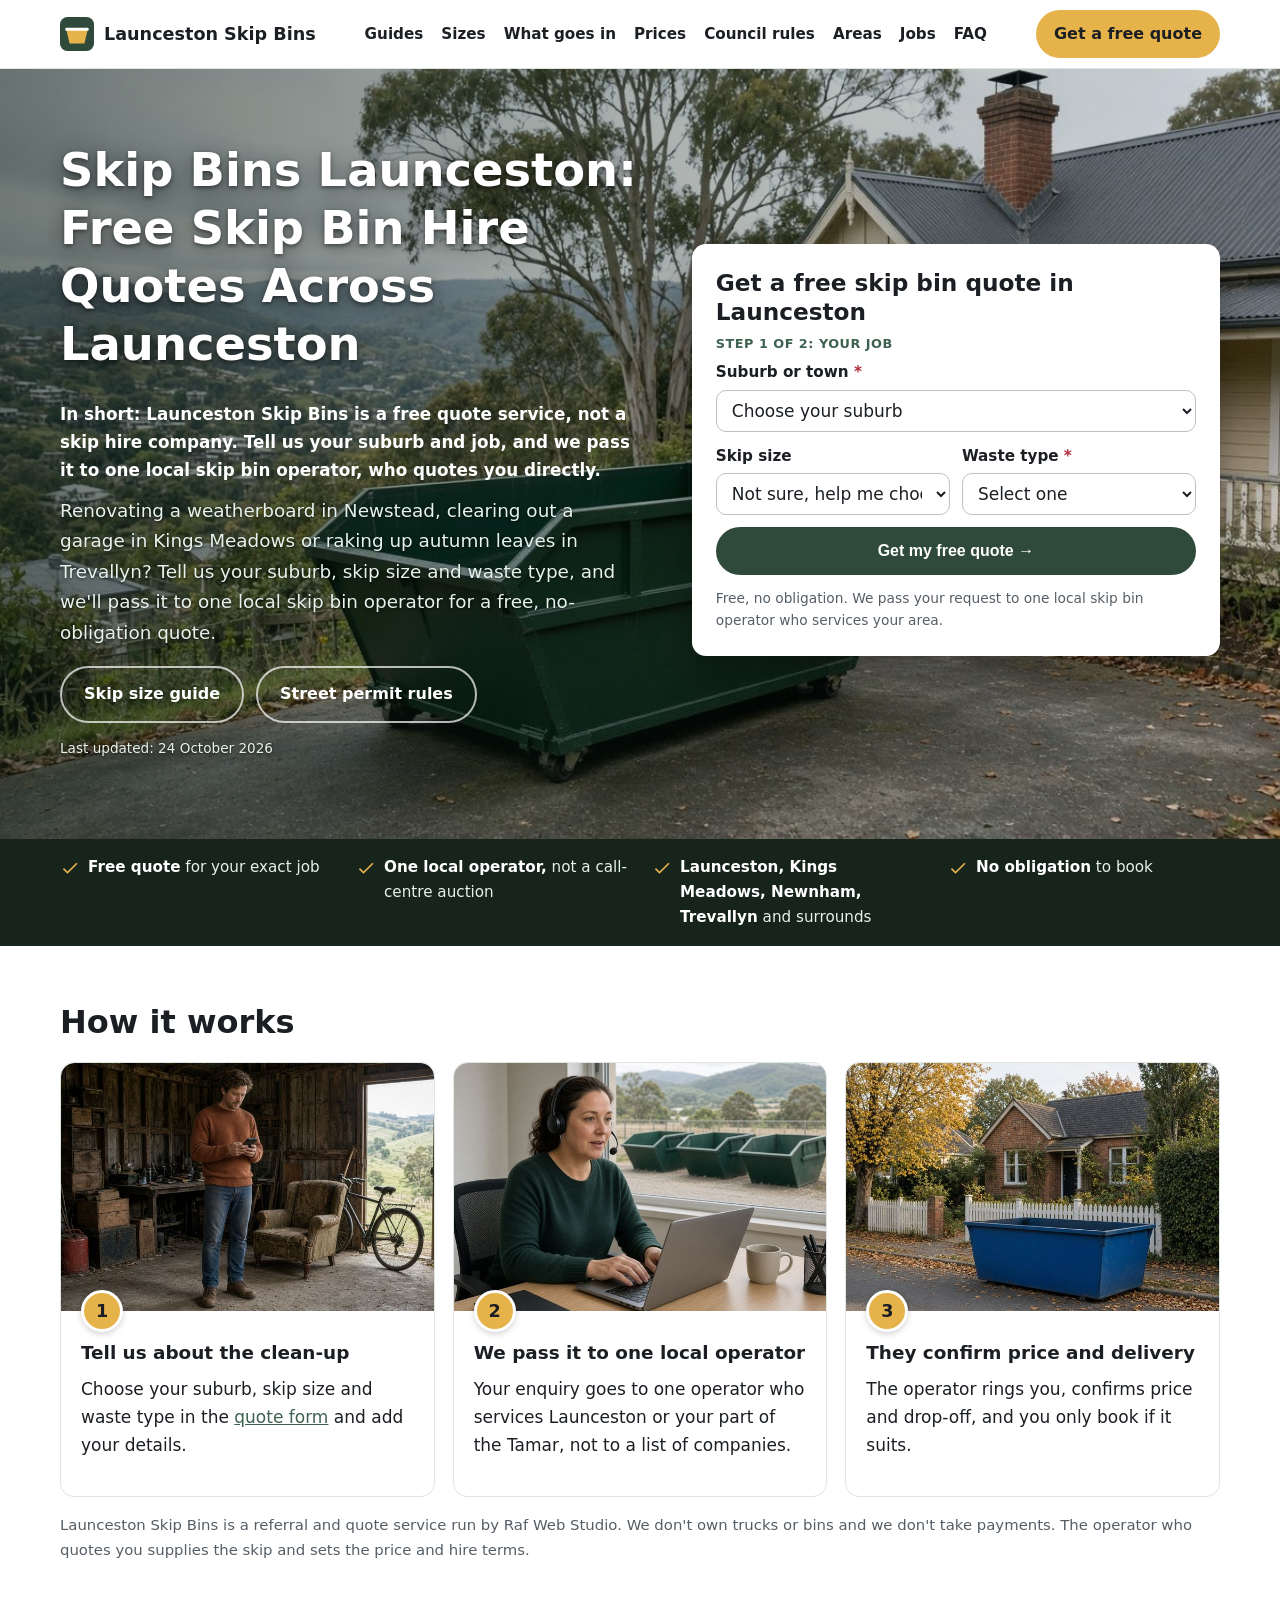
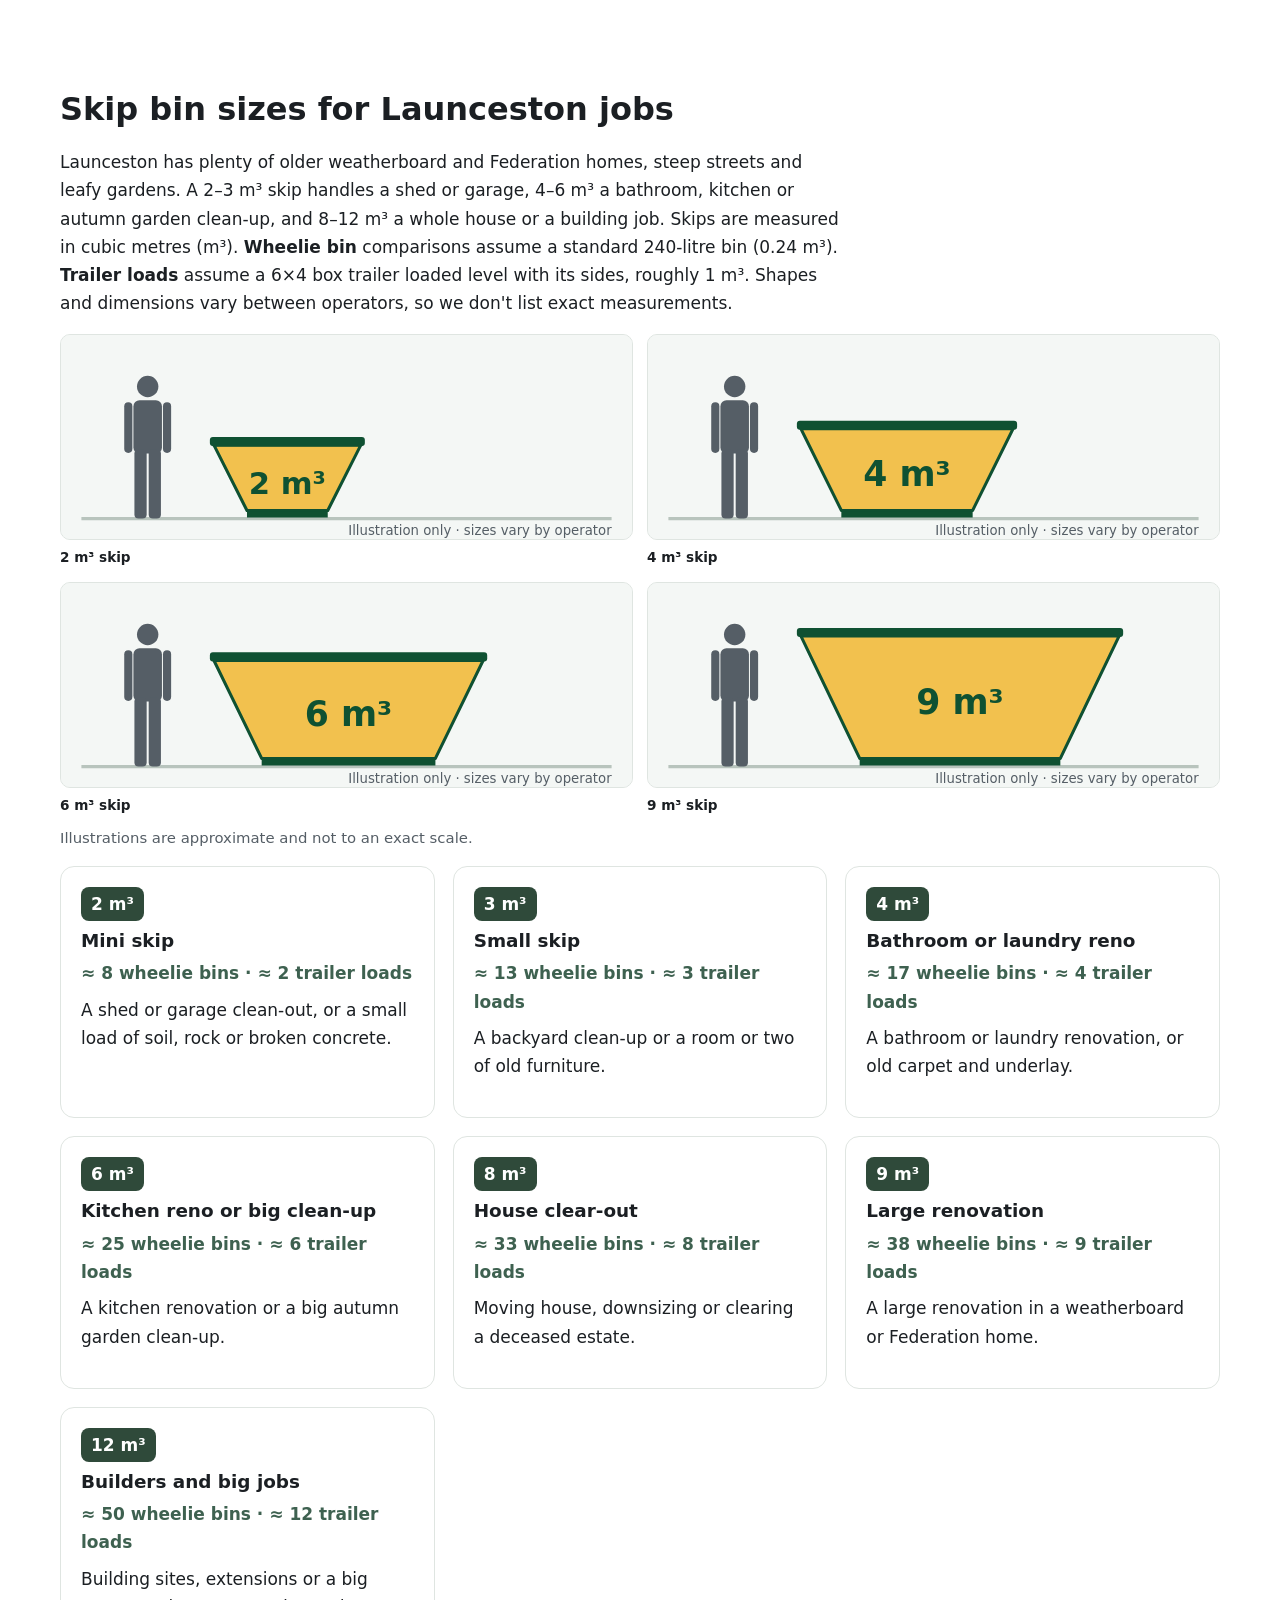
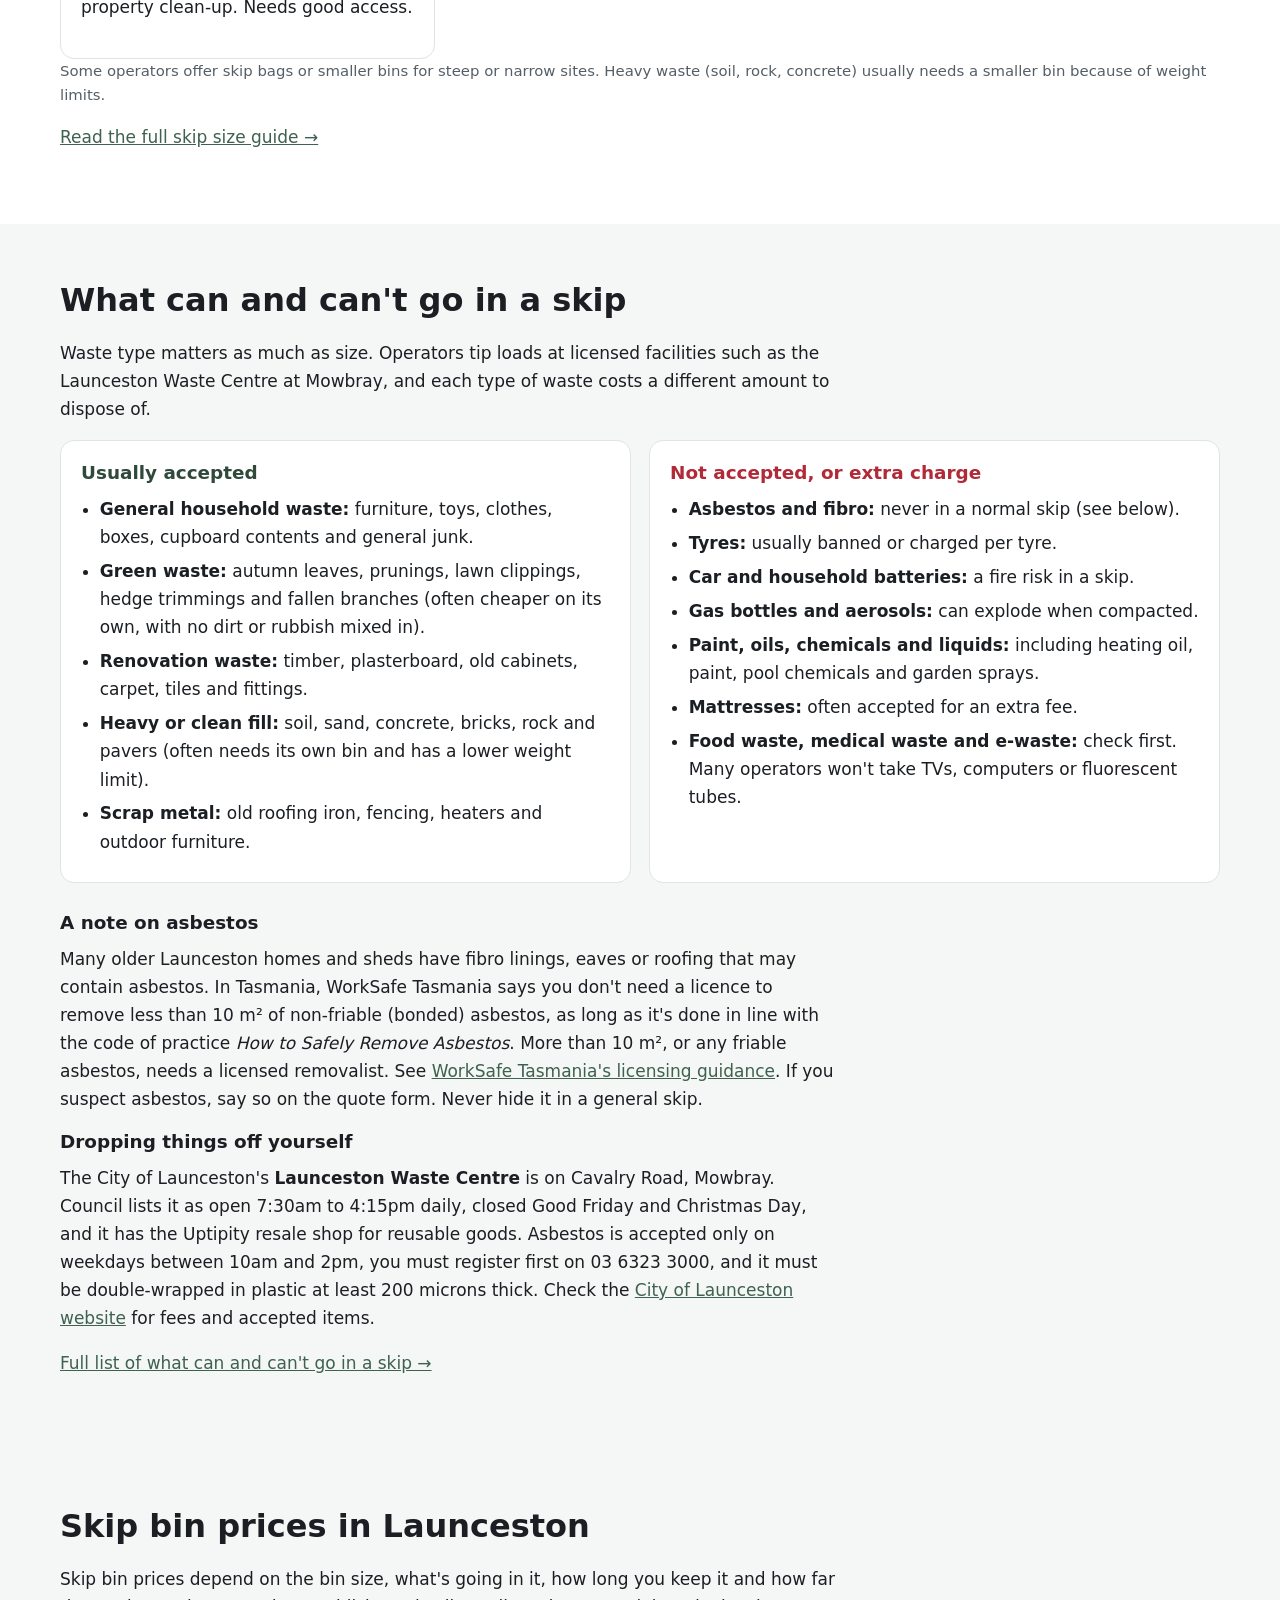
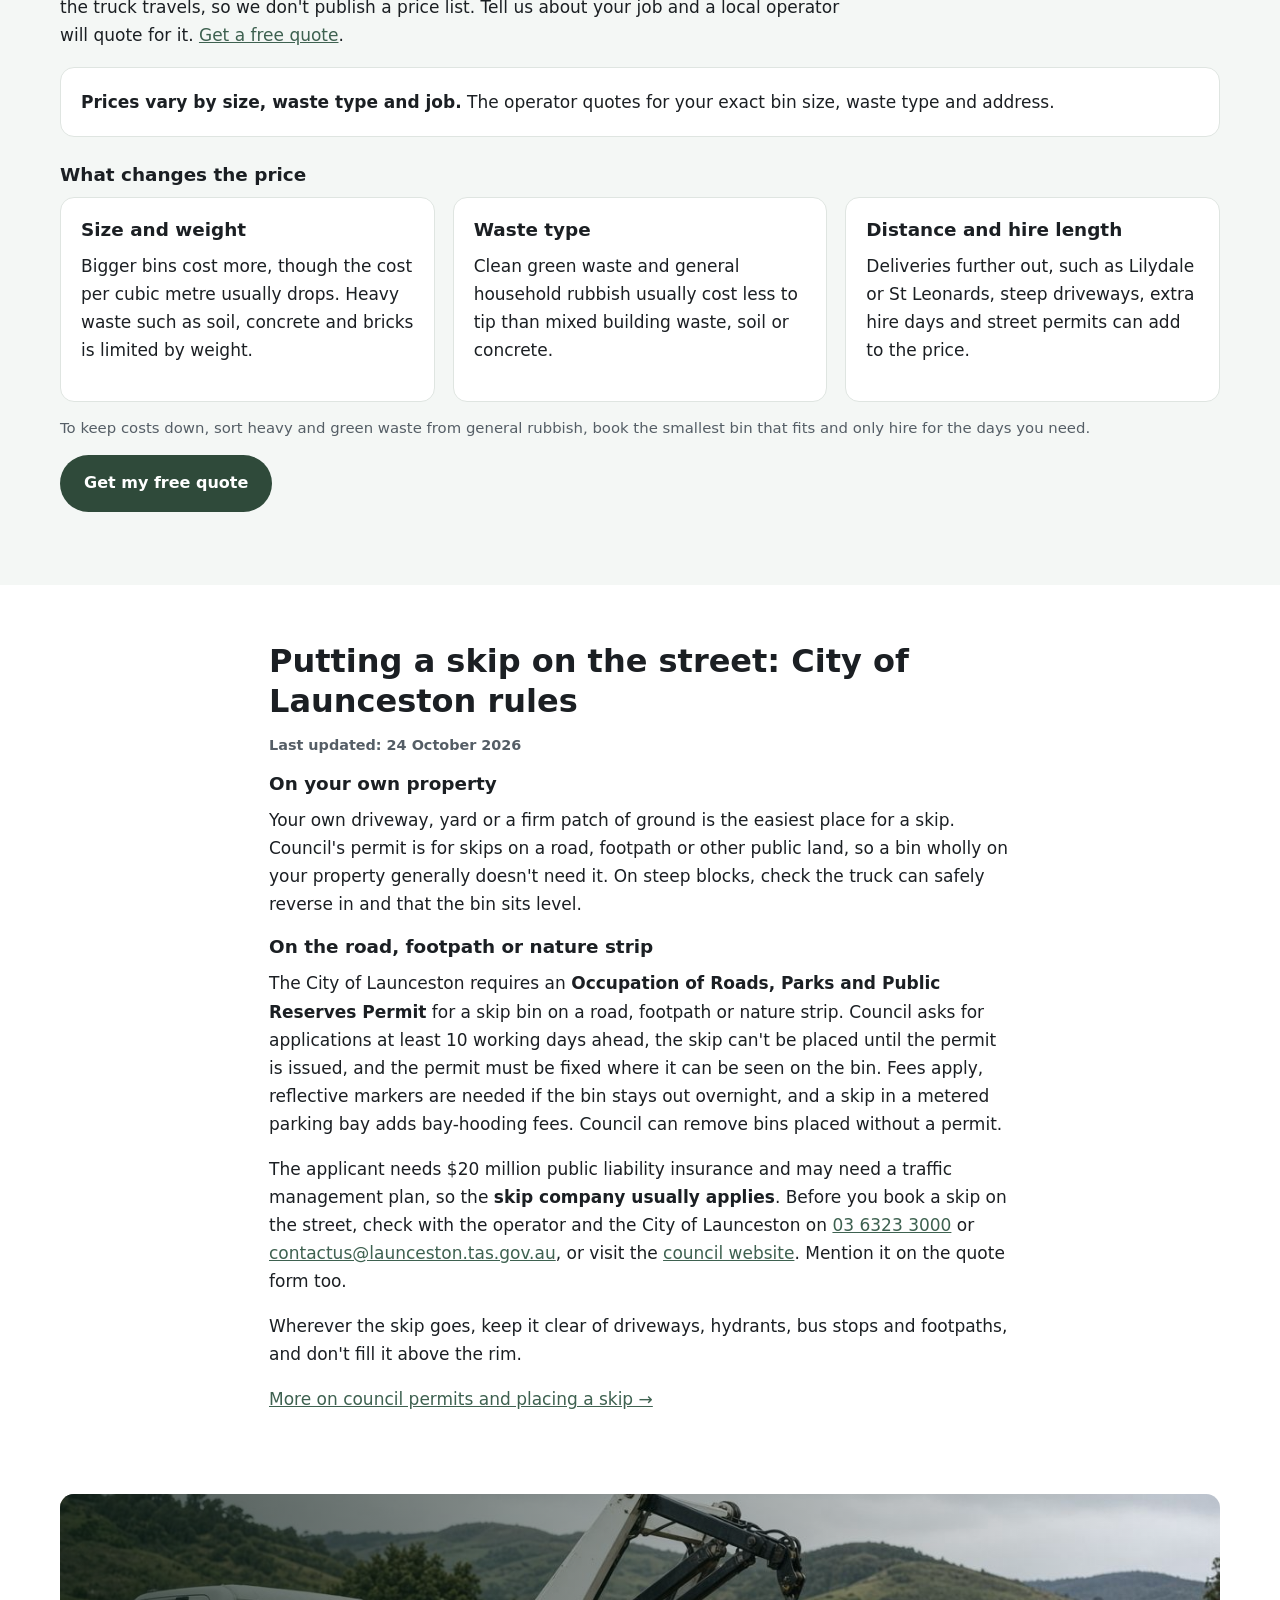
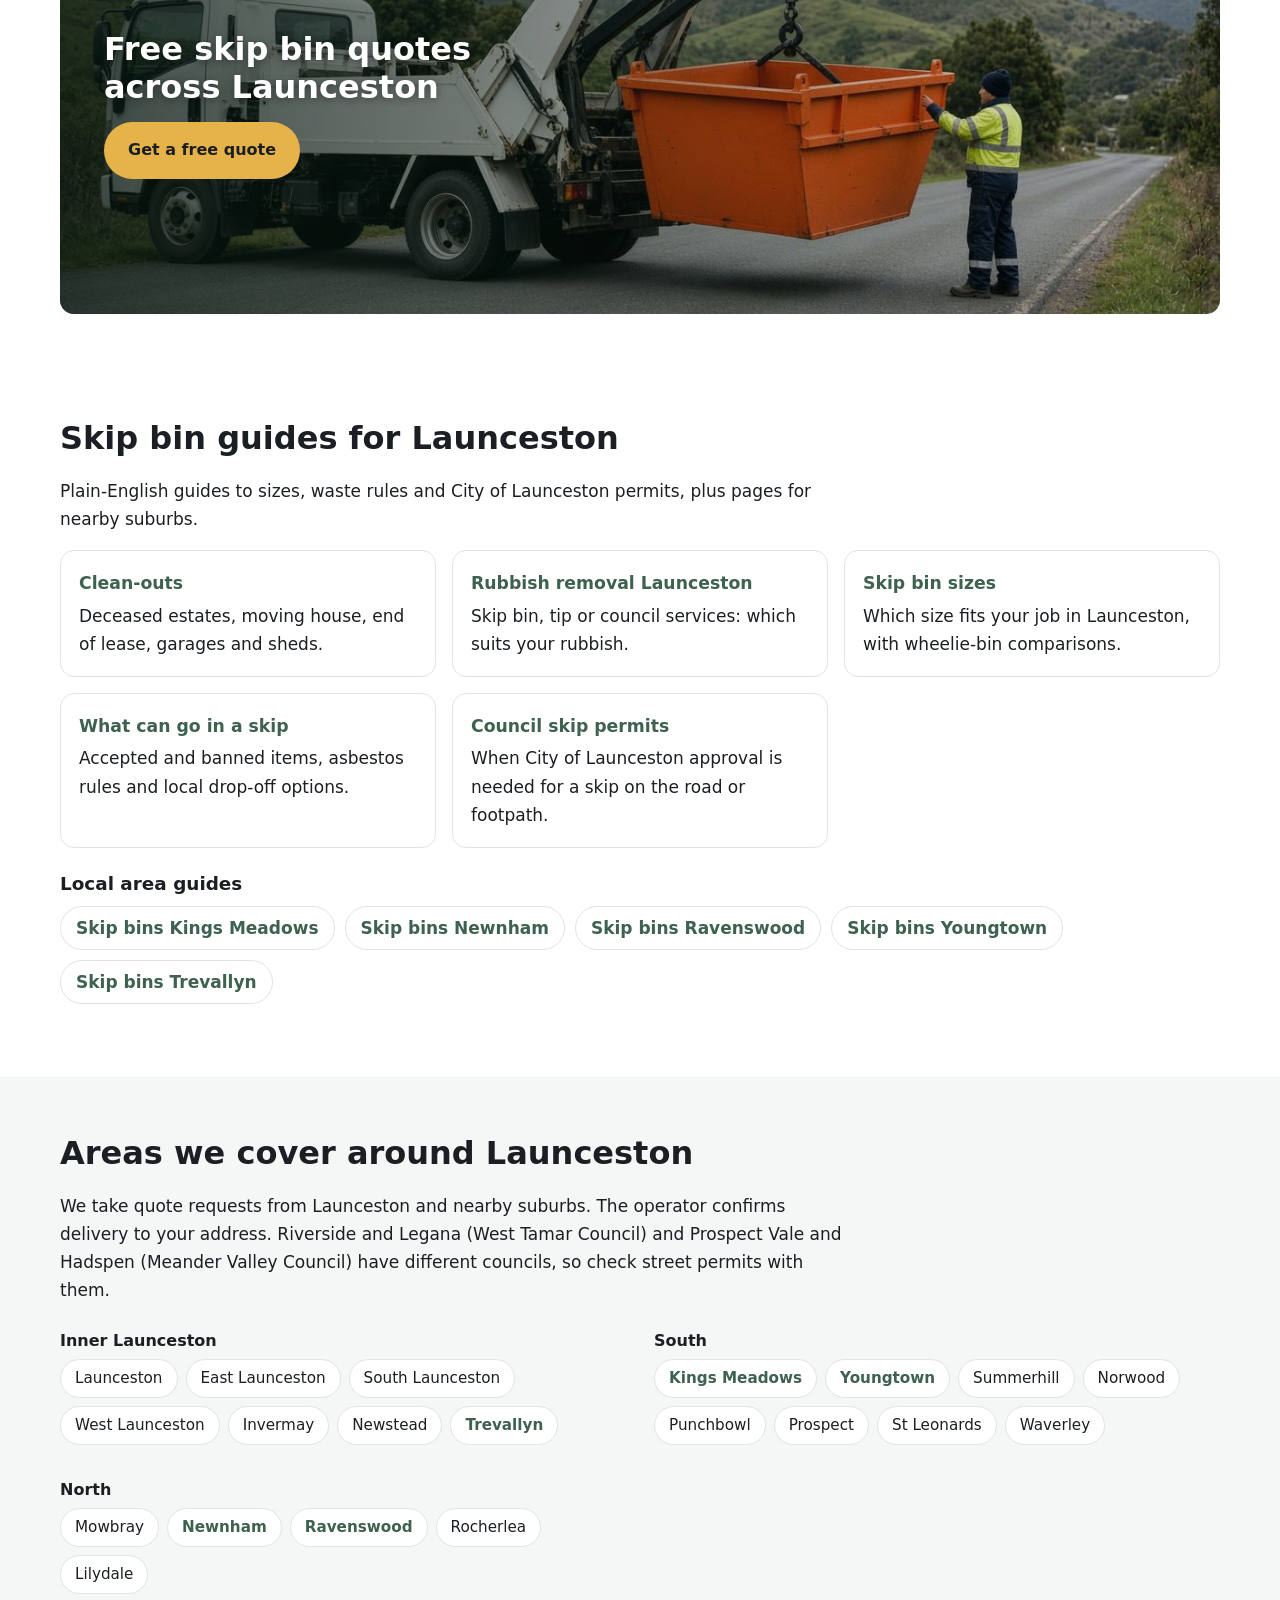
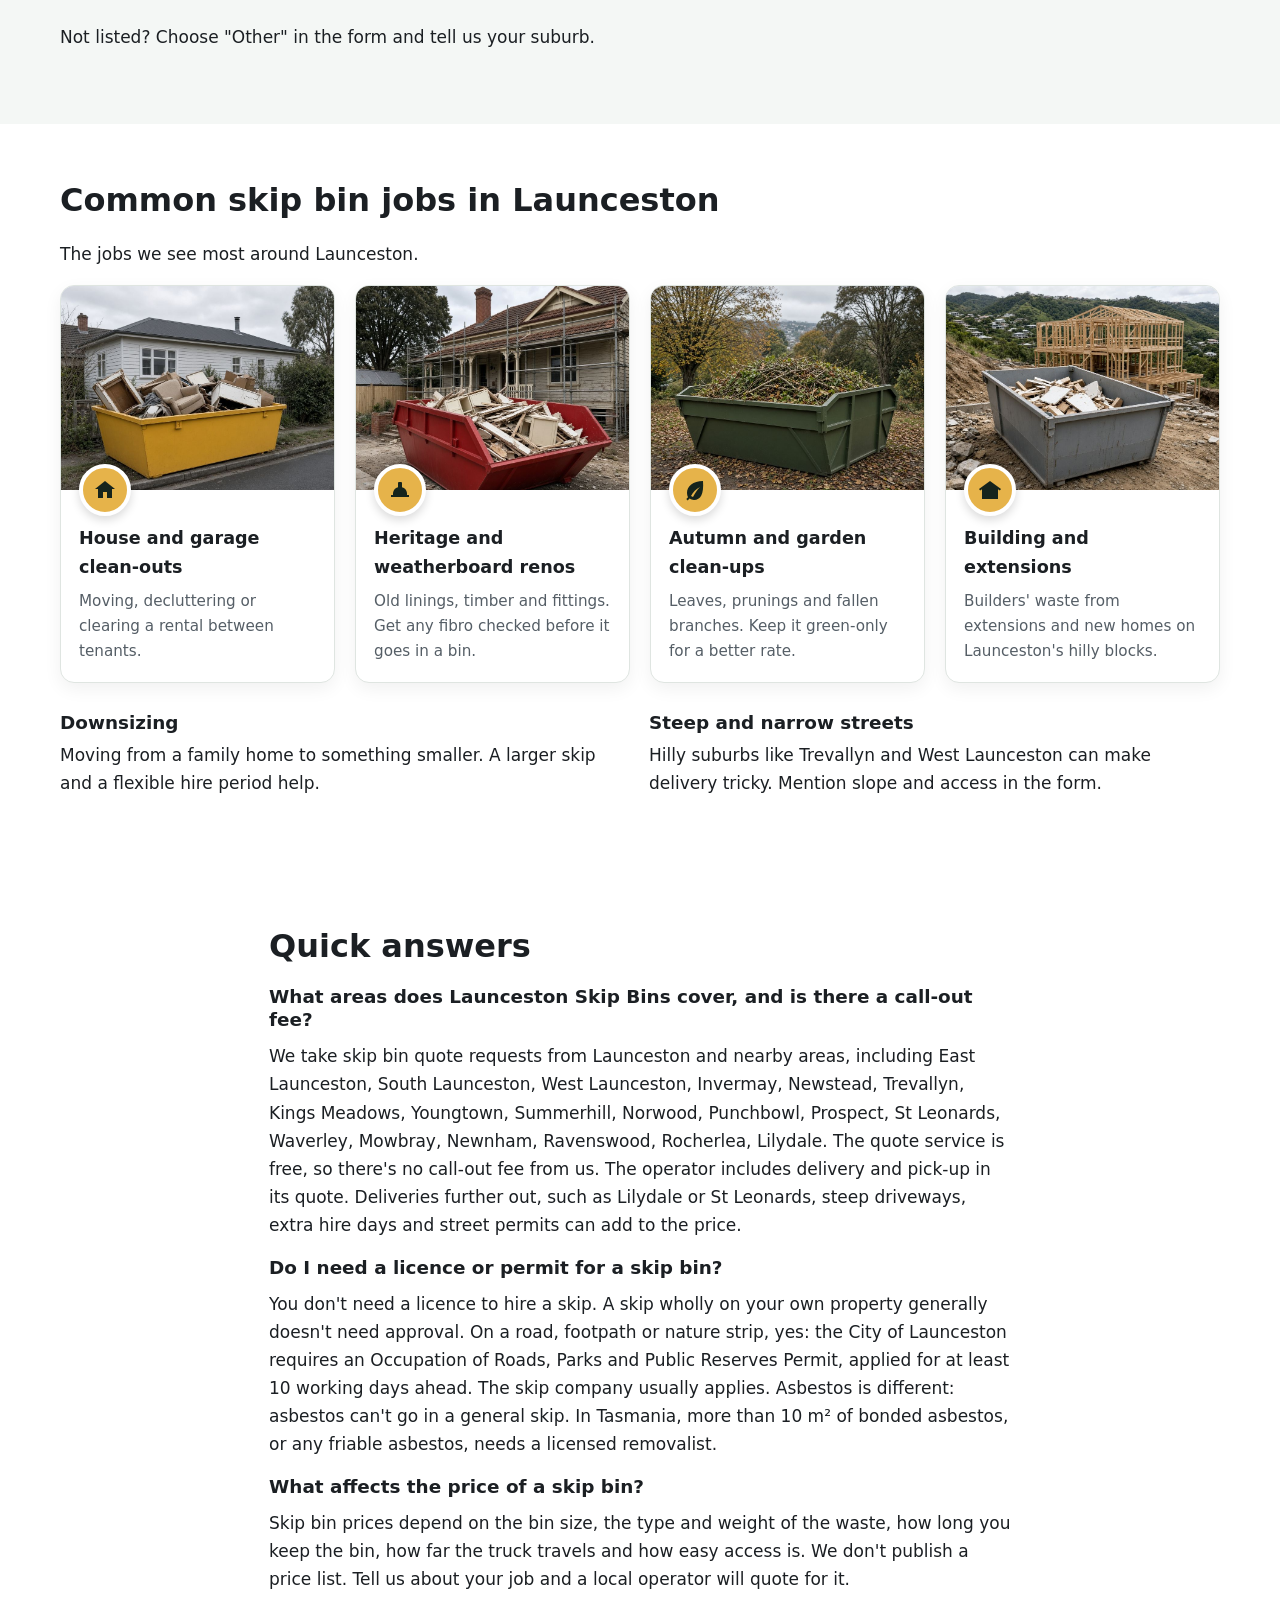
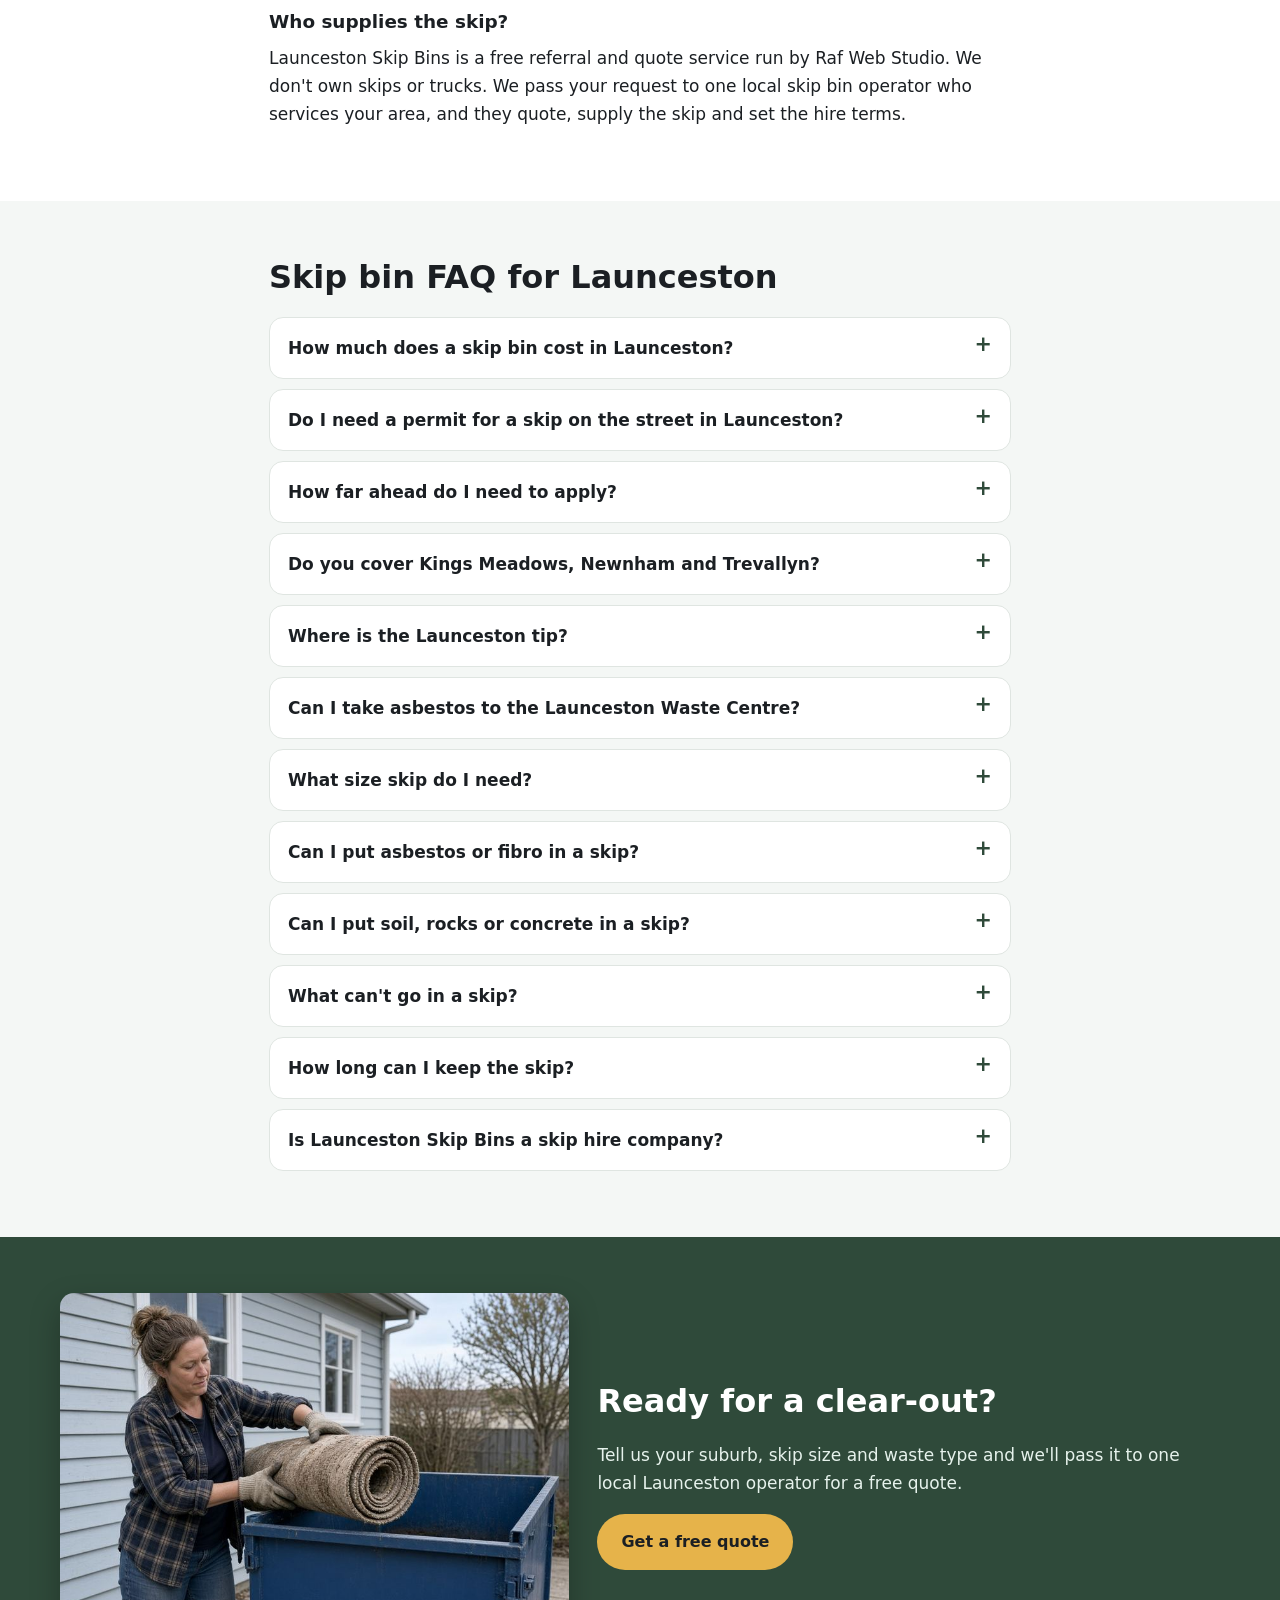
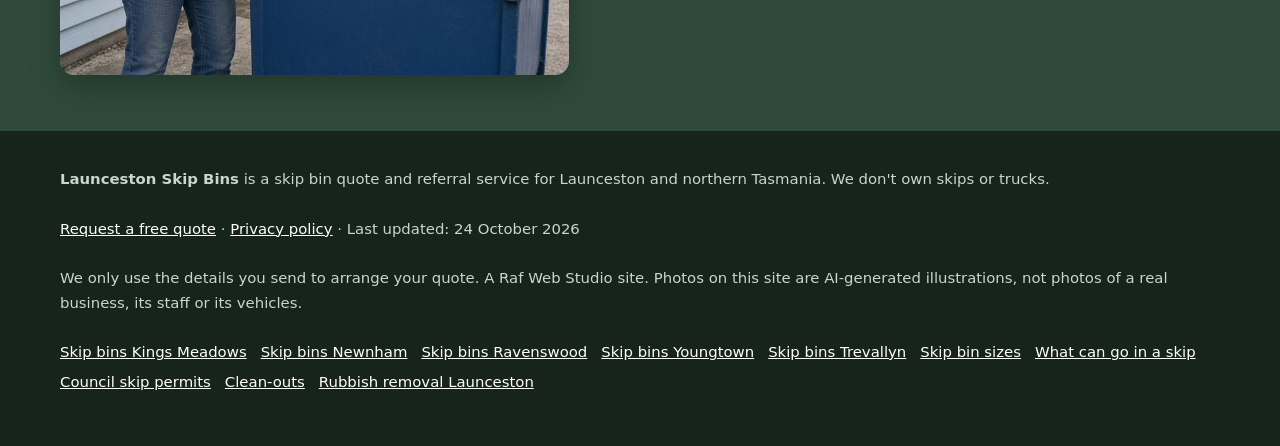
==== commit aefe613b: "SEO batch 3: add /clean-outs/ and /rubbish-removal-launceston/ guides (FAQ schema, quote form, sitem" ====
--- a/index.html
+++ b/index.html
@@ -572,7 +572,7 @@
   <div class="wrap">
     <h2 id="guides-h">Skip bin guides for Launceston</h2>
     <p class="intro">Plain-English guides to sizes, waste rules and City of Launceston permits, plus pages for nearby suburbs.</p>
-    <div class="guide-cards"><a href="/skip-bin-sizes/"><strong>Skip bin sizes</strong>Which size fits your job in Launceston, with wheelie-bin comparisons.</a><a href="/what-can-go-in-a-skip/"><strong>What can go in a skip</strong>Accepted and banned items, asbestos rules and local drop-off options.</a><a href="/skip-bin-council-permit/"><strong>Council skip permits</strong>When City of Launceston approval is needed for a skip on the road or footpath.</a></div>
+    <div class="guide-cards"><a href="/clean-outs/"><strong>Clean-outs</strong>Deceased estates, moving house, end of lease, garages and sheds.</a><a href="/rubbish-removal-launceston/"><strong>Rubbish removal Launceston</strong>Skip bin, tip or council services: which suits your rubbish.</a><a href="/skip-bin-sizes/"><strong>Skip bin sizes</strong>Which size fits your job in Launceston, with wheelie-bin comparisons.</a><a href="/what-can-go-in-a-skip/"><strong>What can go in a skip</strong>Accepted and banned items, asbestos rules and local drop-off options.</a><a href="/skip-bin-council-permit/"><strong>Council skip permits</strong>When City of Launceston approval is needed for a skip on the road or footpath.</a></div>
     <h3 style="margin-top:24px">Local area guides</h3>
     <ul class="link-list"><li><a href="/skip-bins-kings-meadows/">Skip bins Kings Meadows</a></li><li><a href="/skip-bins-newnham/">Skip bins Newnham</a></li><li><a href="/skip-bins-ravenswood/">Skip bins Ravenswood</a></li><li><a href="/skip-bins-youngtown/">Skip bins Youngtown</a></li><li><a href="/skip-bins-trevallyn/">Skip bins Trevallyn</a></li></ul>
   </div>
@@ -661,7 +661,7 @@
     <p><strong>Launceston Skip Bins</strong> is a skip bin quote and referral service for Launceston and northern Tasmania. We don't own skips or trucks.</p>
     <p><a href="#quote">Request a free quote</a> · <a href="privacy.html">Privacy policy</a> · Last updated: 24 October 2026</p>
     <p>We only use the details you send to arrange your quote. A Raf Web Studio site. Photos on this site are AI-generated illustrations, not photos of a real business, its staff or its vehicles.</p>
-    <p class="footer-links"><a href="/skip-bins-kings-meadows/">Skip bins Kings Meadows</a> <a href="/skip-bins-newnham/">Skip bins Newnham</a> <a href="/skip-bins-ravenswood/">Skip bins Ravenswood</a> <a href="/skip-bins-youngtown/">Skip bins Youngtown</a> <a href="/skip-bins-trevallyn/">Skip bins Trevallyn</a> <a href="/skip-bin-sizes/">Skip bin sizes</a> <a href="/what-can-go-in-a-skip/">What can go in a skip</a> <a href="/skip-bin-council-permit/">Council skip permits</a></p>
+    <p class="footer-links"><a href="/skip-bins-kings-meadows/">Skip bins Kings Meadows</a> <a href="/skip-bins-newnham/">Skip bins Newnham</a> <a href="/skip-bins-ravenswood/">Skip bins Ravenswood</a> <a href="/skip-bins-youngtown/">Skip bins Youngtown</a> <a href="/skip-bins-trevallyn/">Skip bins Trevallyn</a> <a href="/skip-bin-sizes/">Skip bin sizes</a> <a href="/what-can-go-in-a-skip/">What can go in a skip</a> <a href="/skip-bin-council-permit/">Council skip permits</a> <a href="/clean-outs/">Clean-outs</a> <a href="/rubbish-removal-launceston/">Rubbish removal Launceston</a></p>
   </div>
 </footer>
 
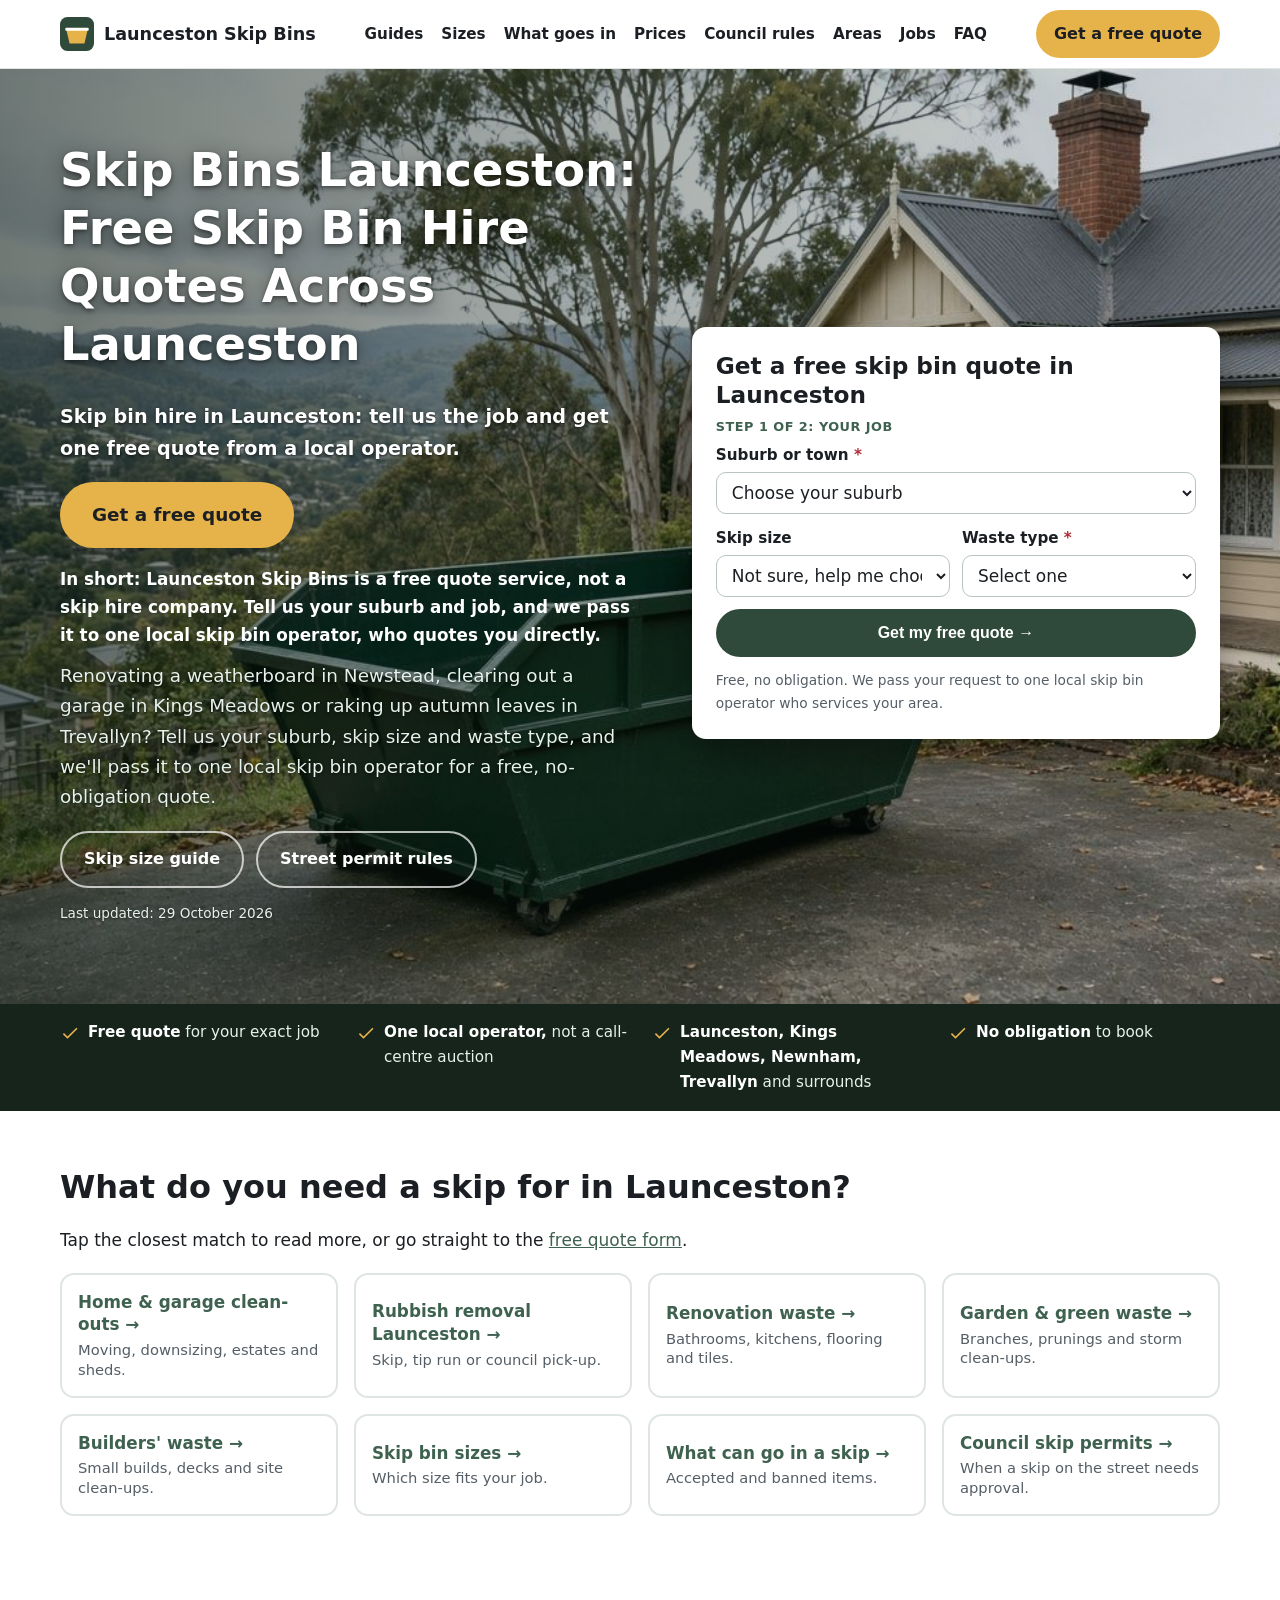
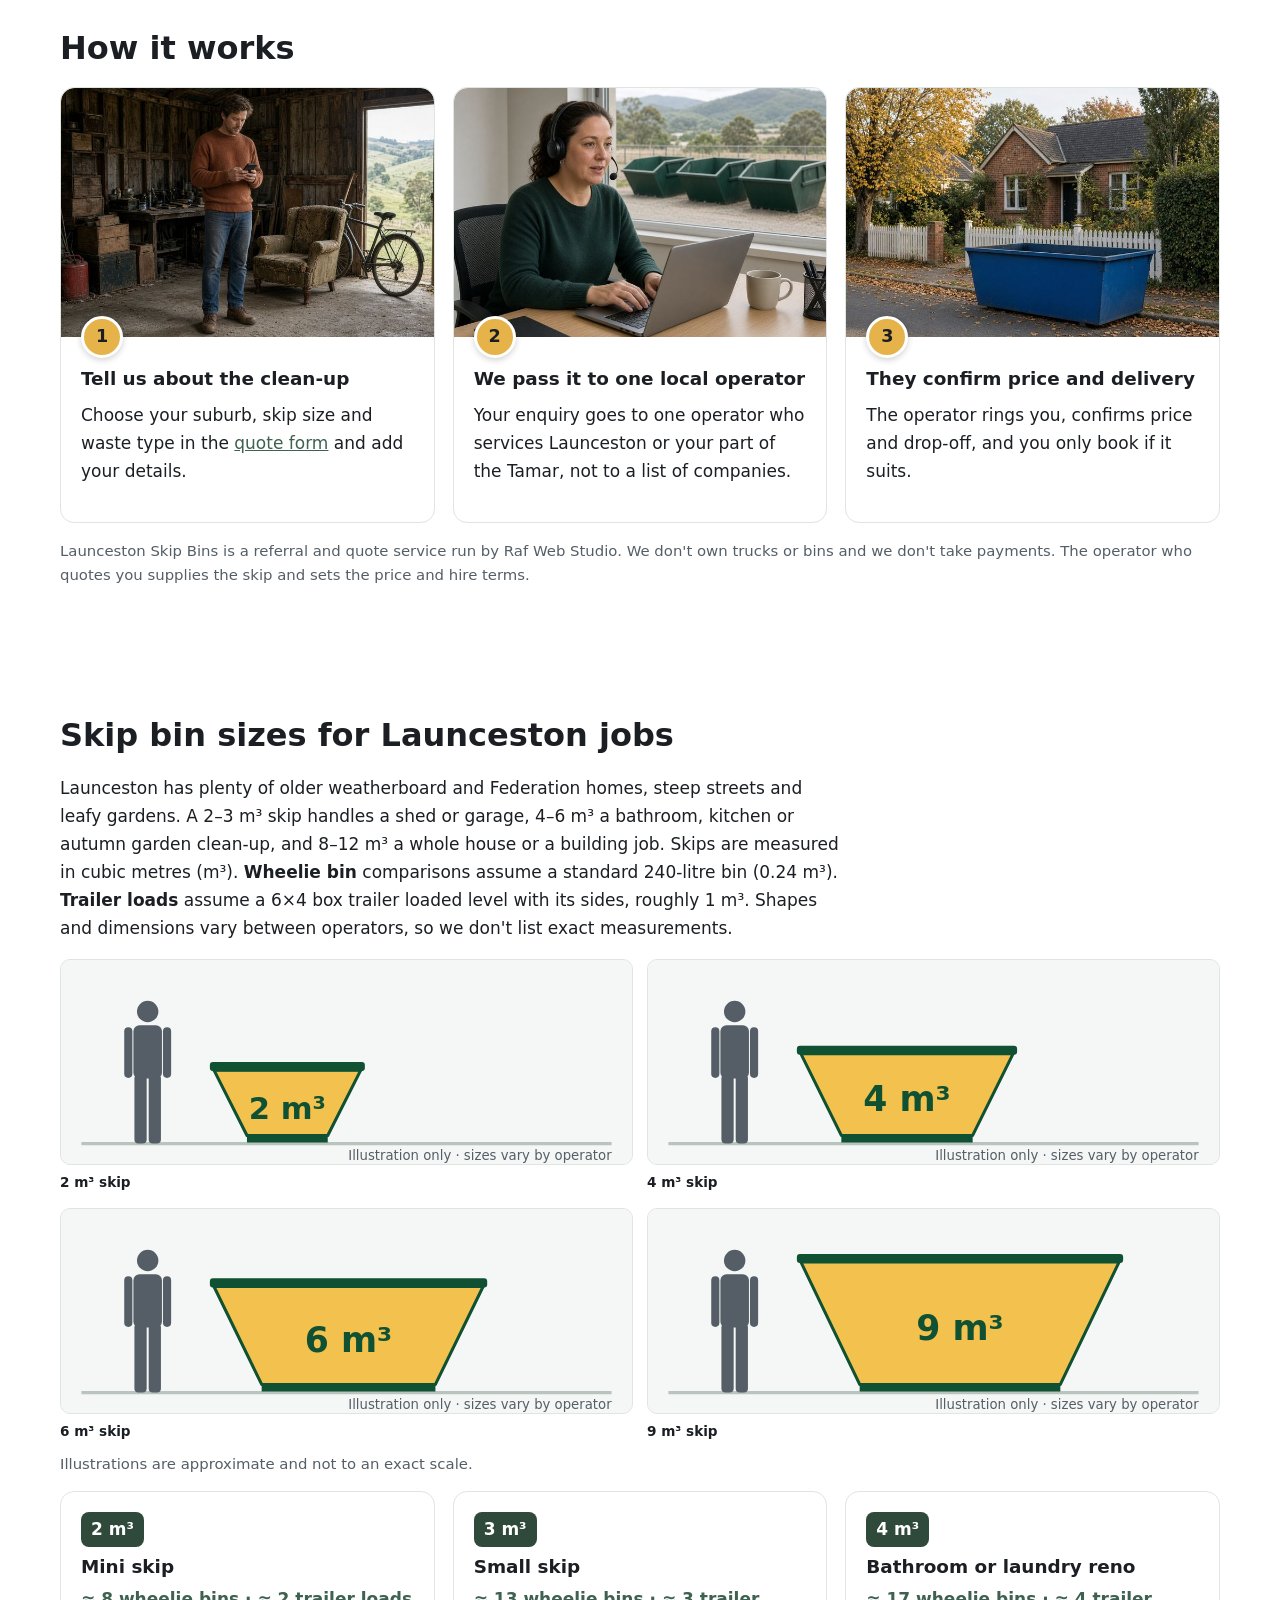
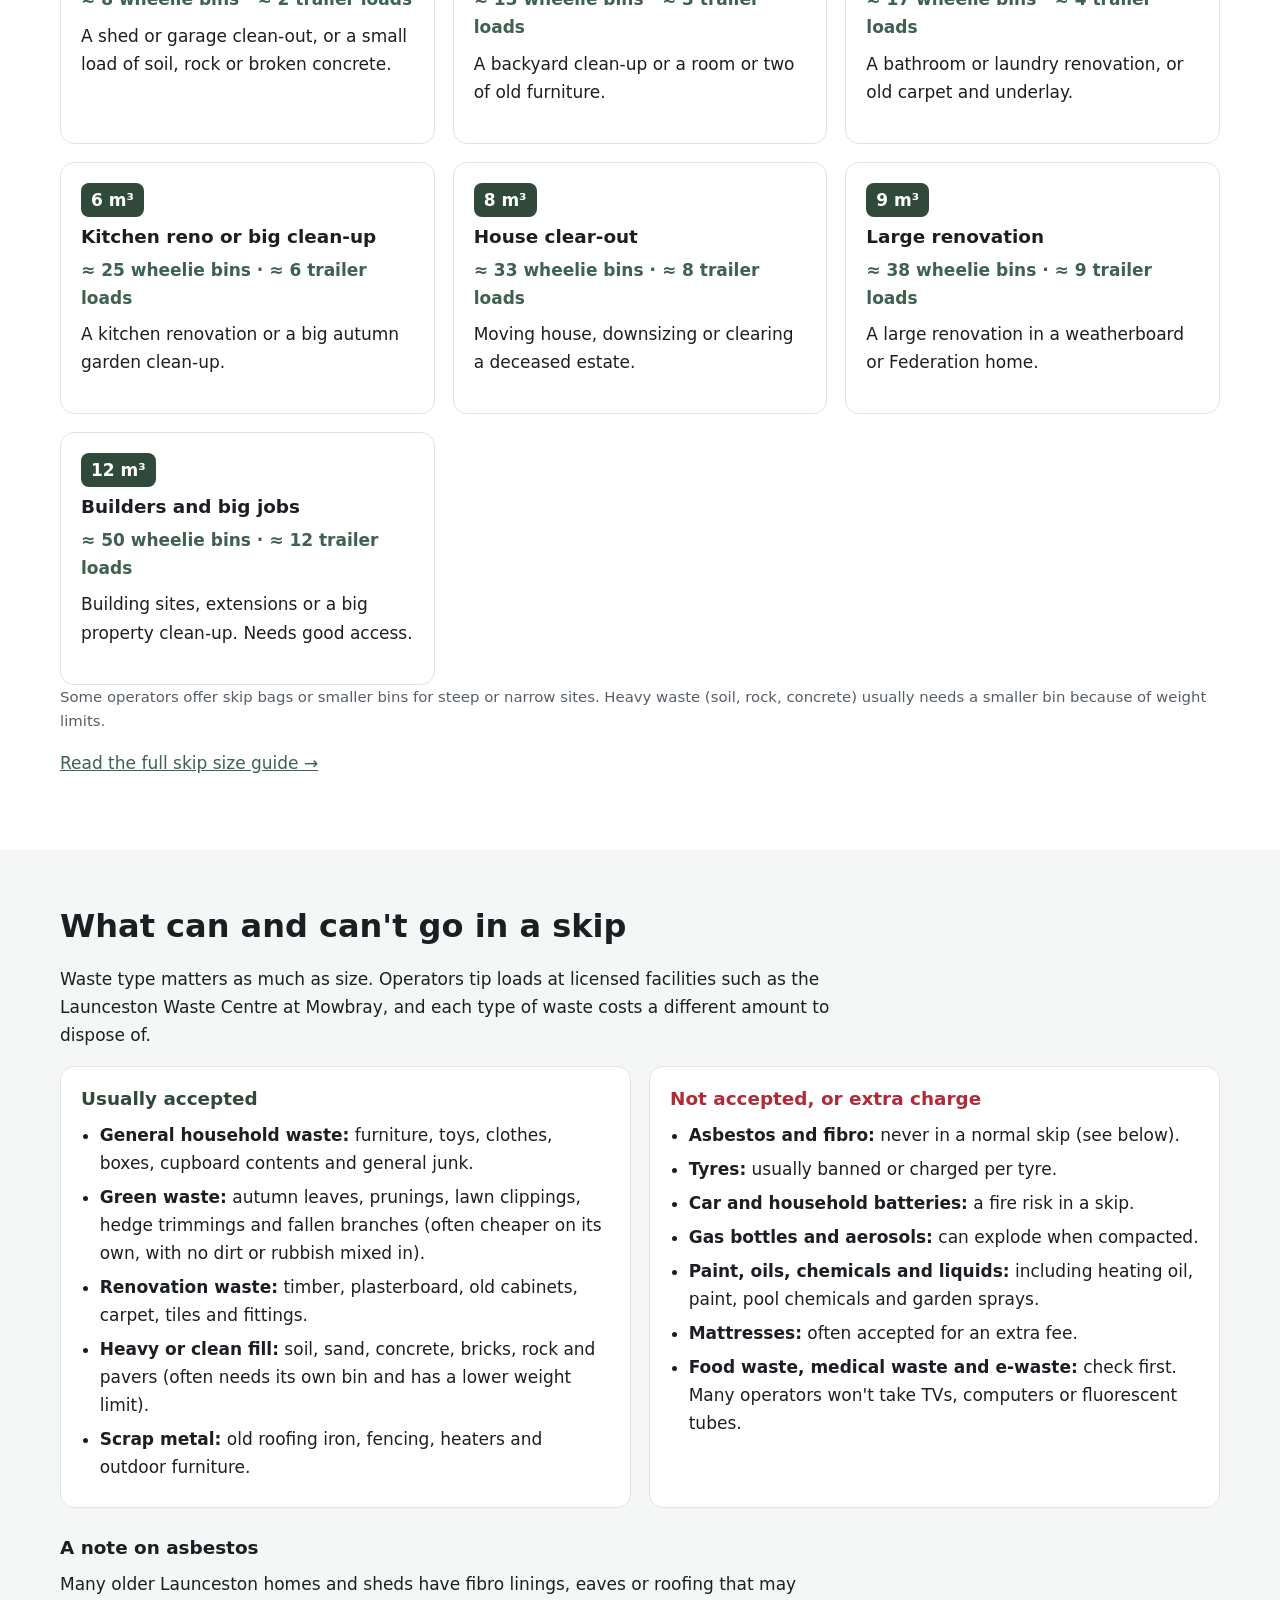
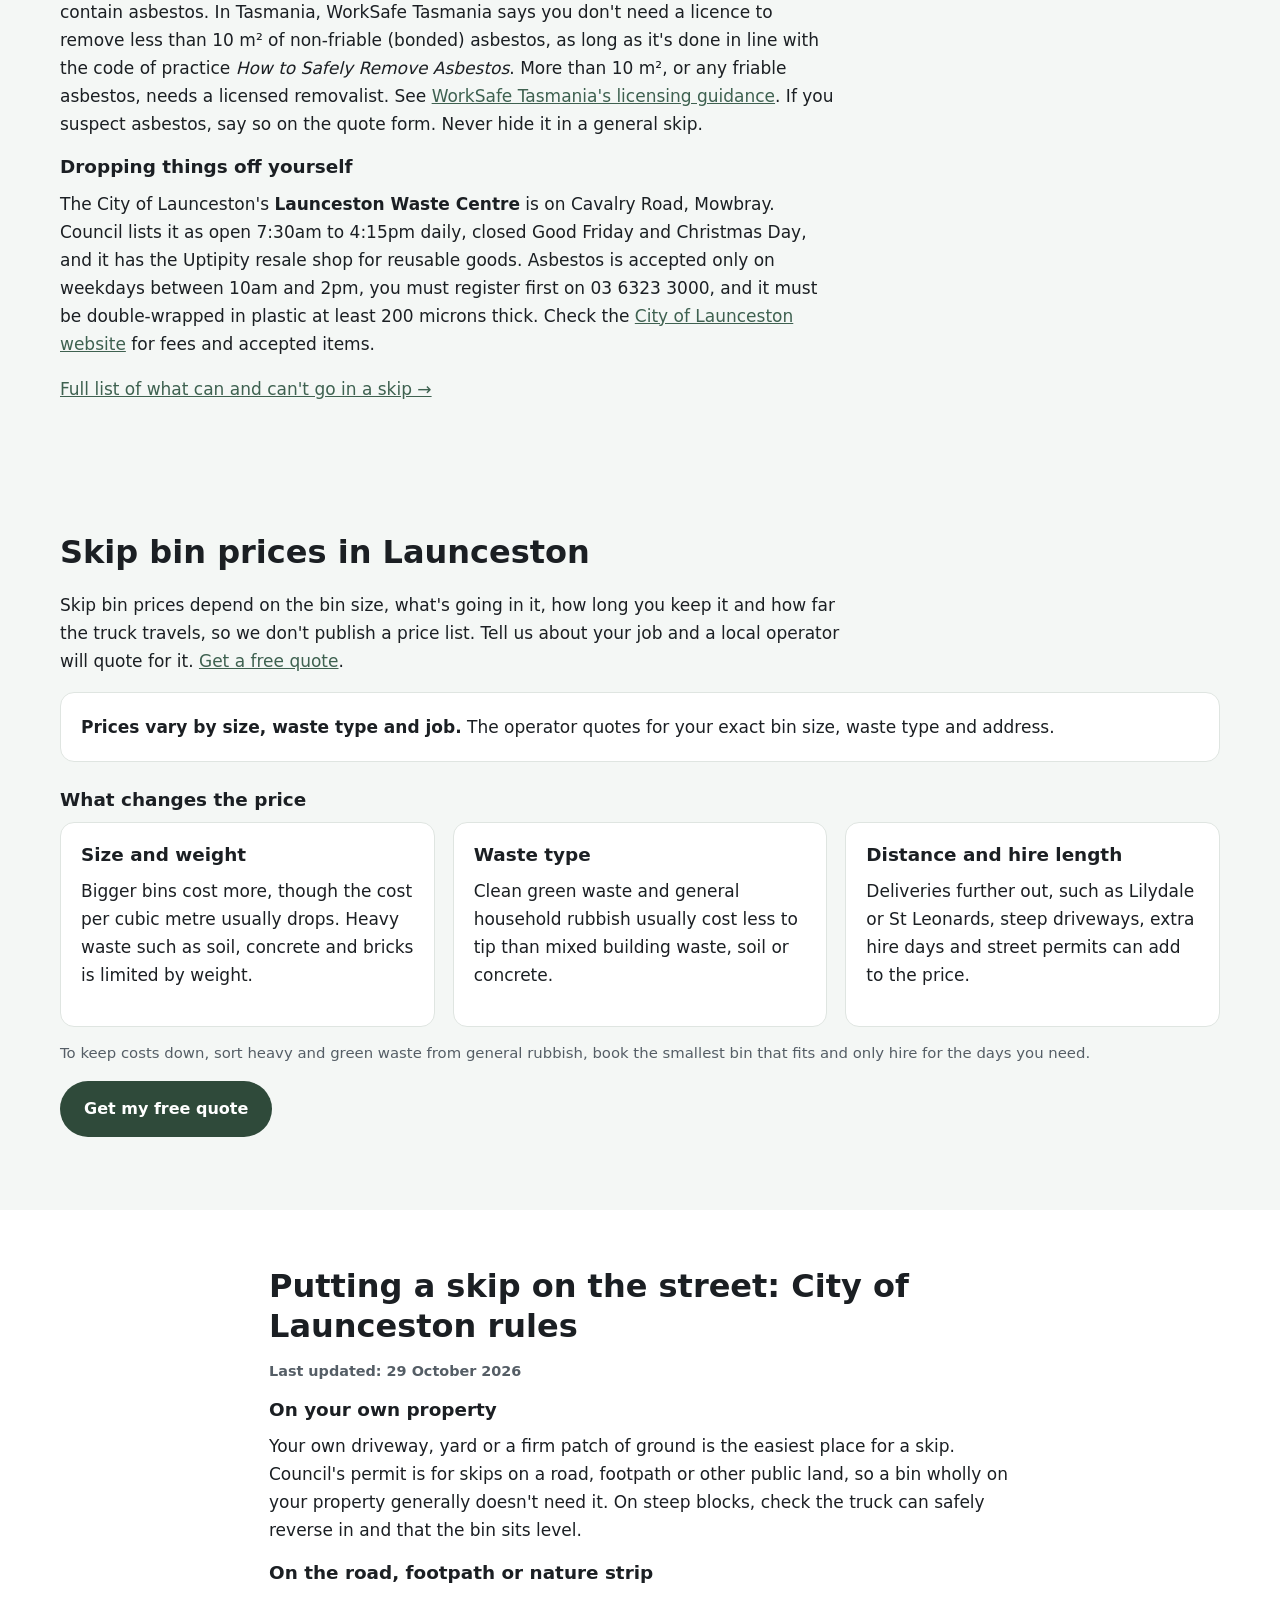
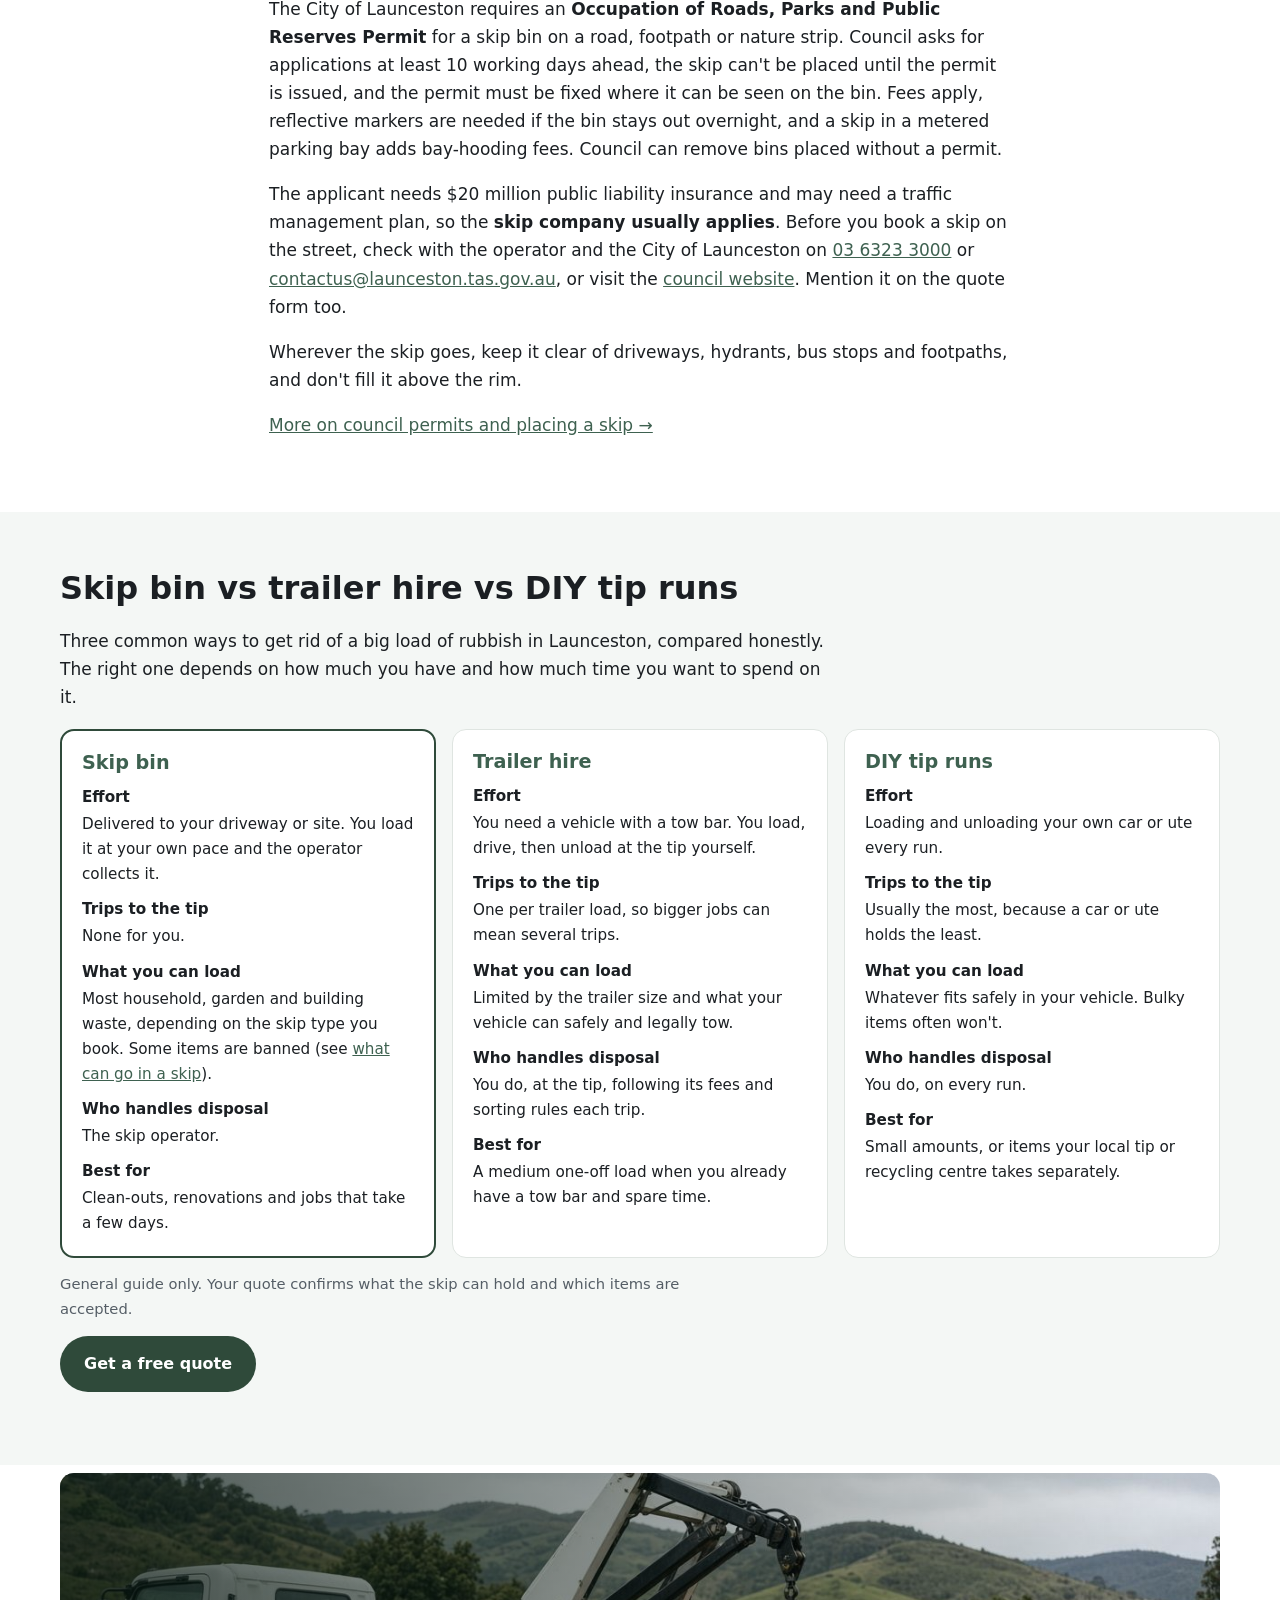
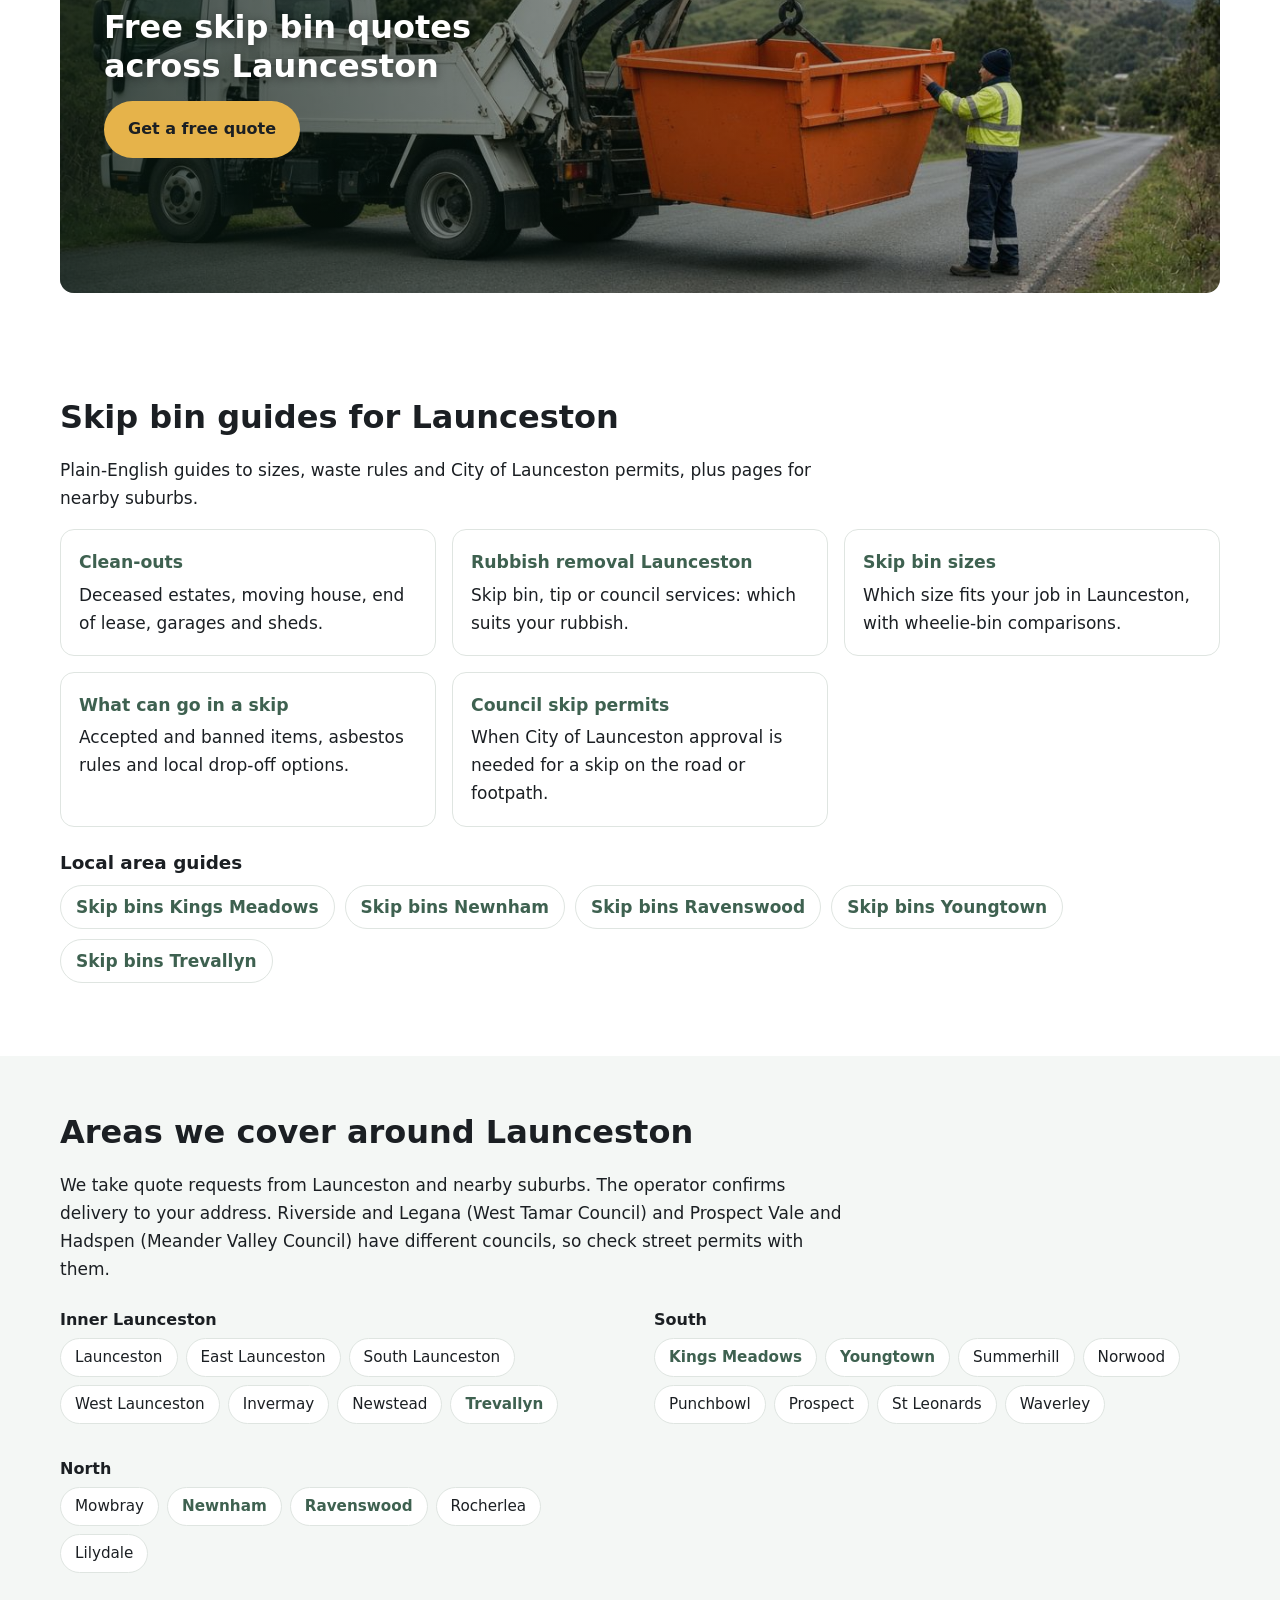
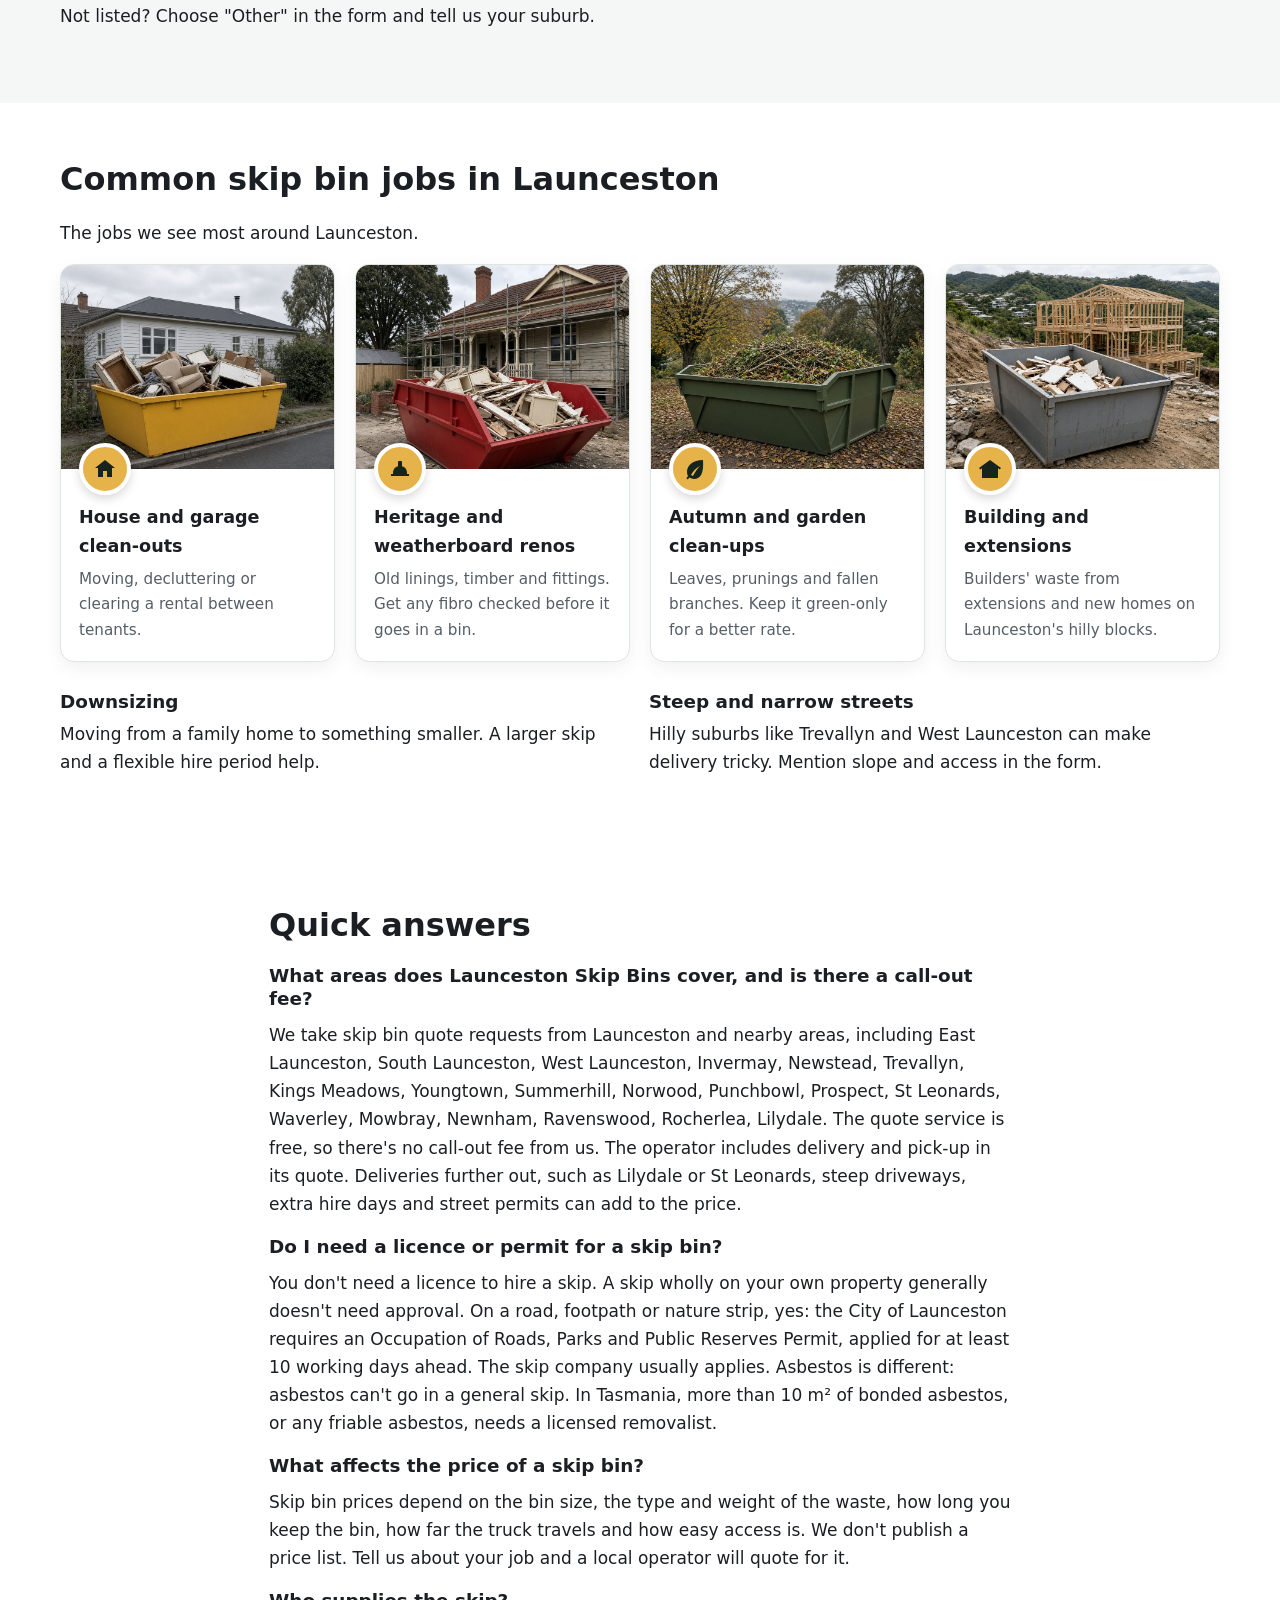
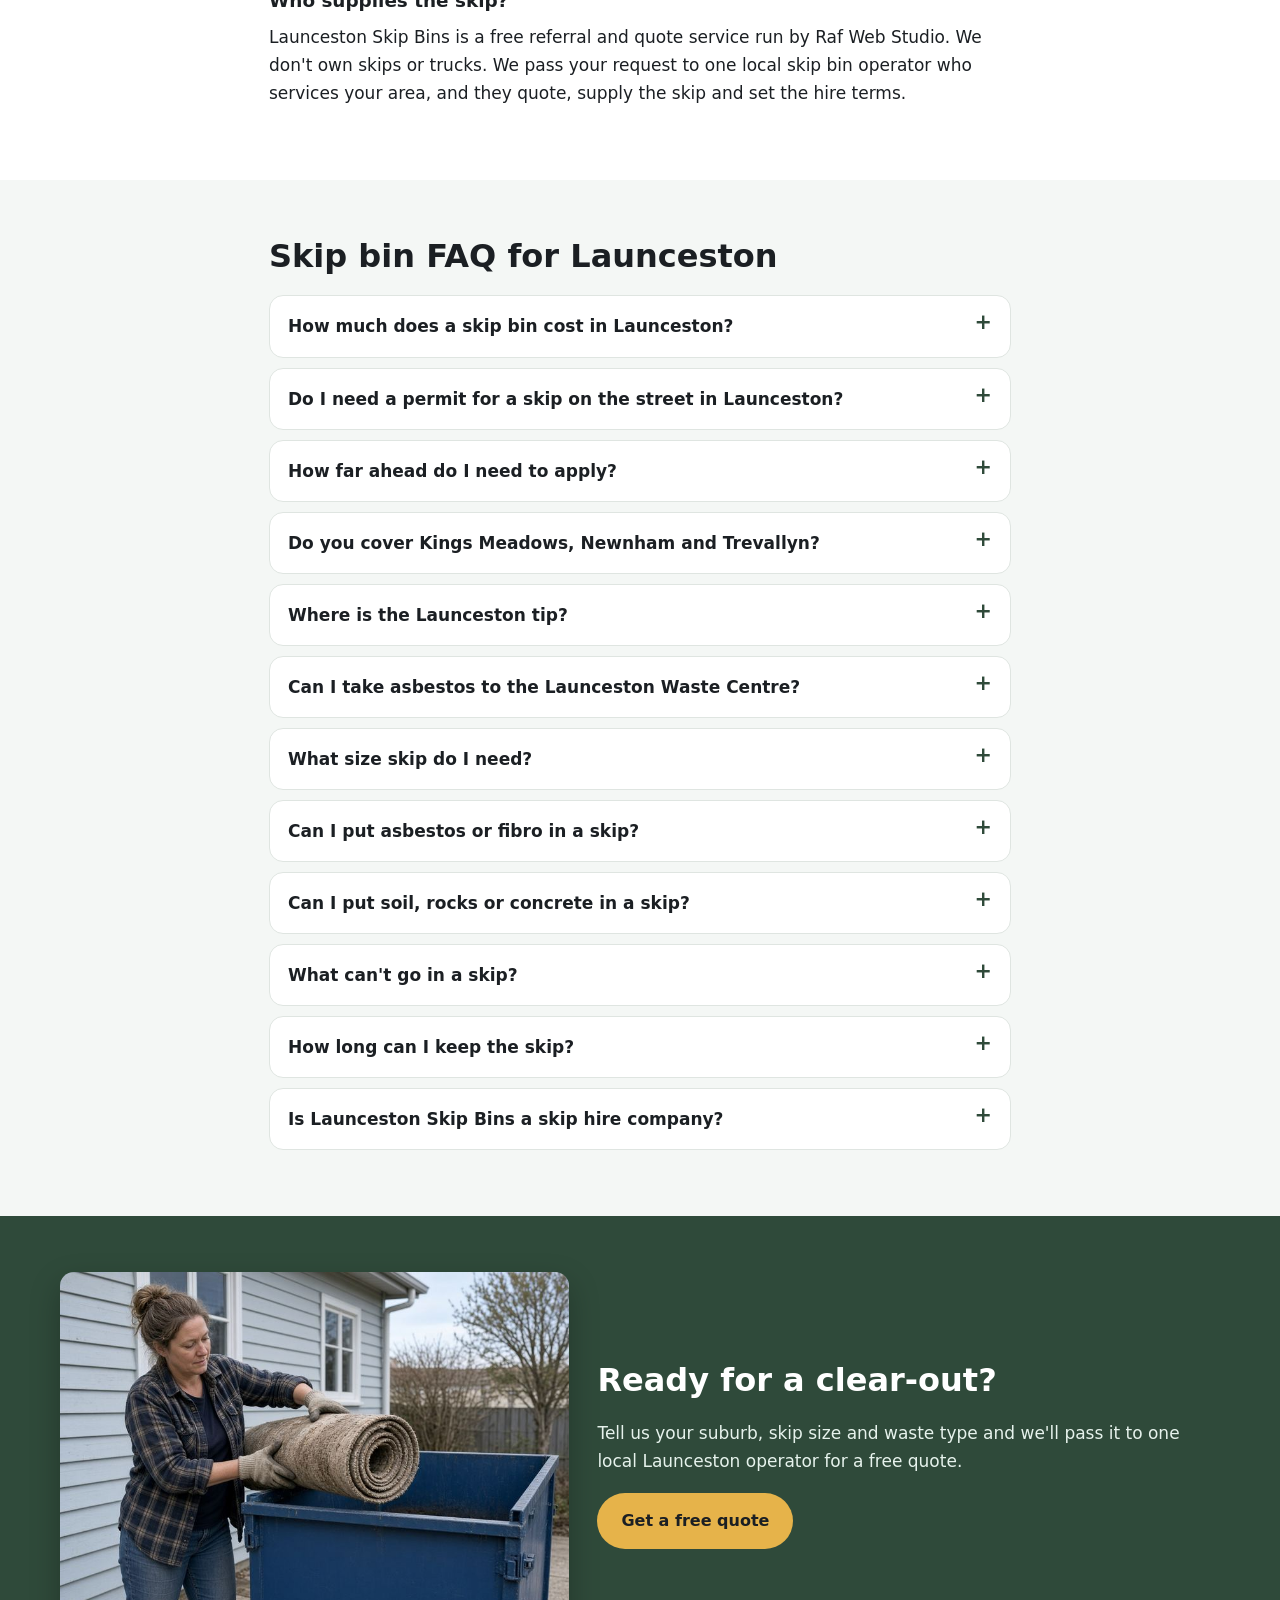
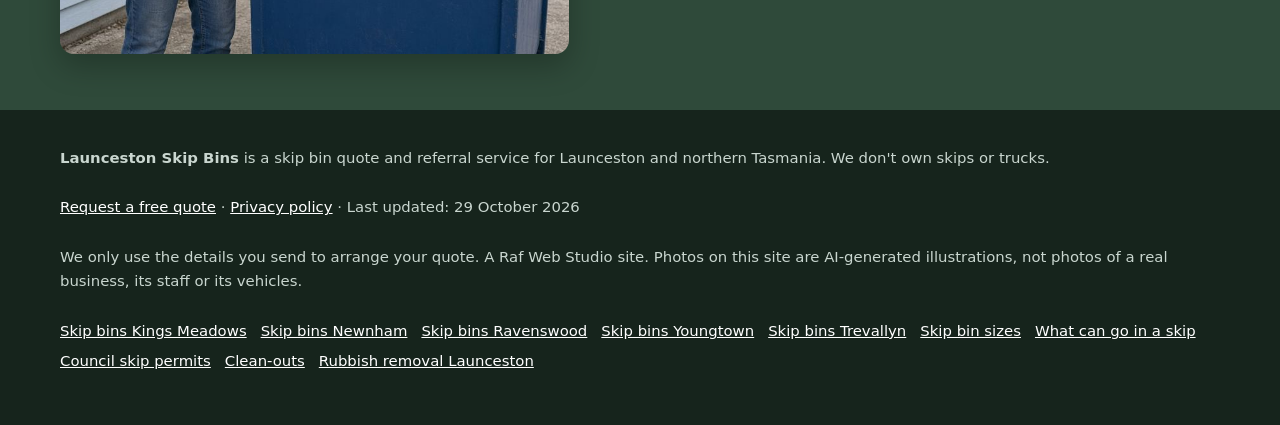
==== commit a75afcfc: "Homepage v3: service+town tagline and big quote button, 'What do you need?' tiles, comparison sectio" ====
--- a/index.html
+++ b/index.html
@@ -39,7 +39,7 @@
  "name": "Skip Bins Launceston | Free Skip Bin Hire Quotes in Launceston TAS",
  "description": "Skip bins in Launceston, Kings Meadows, Newnham, Ravenswood, Youngtown and Trevallyn. Tell us your suburb, size and waste type and get a free quote from one local skip bin operator.",
  "inLanguage": "en-AU",
- "dateModified": "2026-10-24",
+ "dateModified": "2026-10-29",
  "isPartOf": {
   "@id": "https://launcestonskipbins.com/#website"
  },
@@ -159,7 +159,7 @@
 {
  "@context": "https://schema.org",
  "@type": "WebSite",
- "dateModified": "2026-10-24",
+ "dateModified": "2026-10-29",
  "@id": "https://launcestonskipbins.com/#website",
  "name": "Launceston Skip Bins",
  "url": "https://launcestonskipbins.com/",
@@ -402,6 +402,29 @@
  ]
 }
 </script>
+<!--h3:css--><style>
+.h3-tag{font-size:1.2rem;font-weight:600;margin:.2em 0 .9em;color:#fff;text-shadow:0 1px 3px rgba(0,0,0,.6);max-width:36em}
+.btn-xl{font-size:1.15rem;padding:16px 30px;min-height:54px;box-shadow:0 6px 18px rgba(0,0,0,.25)}
+.h3-cta{margin:0 0 18px}
+.need-grid{display:grid;grid-template-columns:repeat(2,minmax(0,1fr));gap:12px;margin-top:18px}
+@media(min-width:800px){.need-grid{grid-template-columns:repeat(4,minmax(0,1fr));gap:16px}}
+.need-grid a{display:flex;flex-direction:column;justify-content:center;min-height:96px;padding:16px;background:#fff;border:2px solid var(--line);border-radius:var(--radius);text-decoration:none;color:var(--ink);line-height:1.35}
+.need-grid a:hover,.need-grid a:focus-visible{border-color:var(--green);background:var(--soft)}
+.need-grid strong{color:var(--green-2);font-size:1.05rem;margin-bottom:4px}
+.need-grid strong::after{content:" \2192"}
+.need-grid span{font-size:.92rem;color:var(--muted)}
+.cmp{display:grid;gap:16px;margin-top:18px}
+@media(min-width:900px){.cmp{grid-template-columns:repeat(3,minmax(0,1fr))}}
+.cmp article{background:#fff;border:1px solid var(--line);border-radius:var(--radius);padding:20px}
+.cmp article.cmp-main{border:2px solid var(--green)}
+.cmp h3{margin:0 0 10px;font-size:1.2rem;color:var(--green-2)}
+.cmp dl{margin:0}.cmp dt{font-weight:700;margin-top:10px;font-size:.95rem}.cmp dd{margin:2px 0 0;color:var(--ink);font-size:.95rem}
+.cmp-note{font-size:.92rem;color:var(--muted);margin-top:14px;max-width:46em}
+.mobile-call{transition:transform .2s ease;padding-bottom:calc(10px + env(safe-area-inset-bottom))}
+.mobile-call .btn{min-height:48px;font-size:1.05rem}
+.mobile-call.mc-off{transform:translateY(120%)}
+@media(prefers-reduced-motion:reduce){.mobile-call{transition:none}}
+</style><!--/h3:css-->
 </head>
 <body>
 <a class="skip-link" href="#main">Skip to content</a>
@@ -427,11 +450,12 @@
   </picture>
   <div class="wrap hero-grid">
     <div class="hero-copy">
-      <h1 id="h1">Skip Bins Launceston: Free Skip Bin Hire Quotes Across Launceston</h1>
-      <p class="summary">In short: Launceston Skip Bins is a free quote service, not a skip hire company. Tell us your suburb and job, and we pass it to one local skip bin operator, who quotes you directly.</p>
+      <h1 id="h1">Skip Bins Launceston: Free Skip Bin Hire Quotes Across Launceston</h1><!--h3:hero-->
+      <p class="h3-tag">Skip bin hire in Launceston: tell us the job and get one free quote from a local operator.</p>
+      <p class="h3-cta"><a class="btn btn-call btn-xl" href="#quote">Get a free quote</a></p><!--/h3:hero-->      <p class="summary">In short: Launceston Skip Bins is a free quote service, not a skip hire company. Tell us your suburb and job, and we pass it to one local skip bin operator, who quotes you directly.</p>
       <p class="lead">Renovating a weatherboard in Newstead, clearing out a garage in Kings Meadows or raking up autumn leaves in Trevallyn? Tell us your suburb, skip size and waste type, and we'll pass it to one local skip bin operator for a free, no-obligation quote.</p>
       <div class="ctas"><a class="btn btn-ghost" href="#sizes">Skip size guide</a><a class="btn btn-ghost" href="#council">Street permit rules</a></div>
-      <p class="updated">Last updated: 24 October 2026</p>
+      <p class="updated">Last updated: 29 October 2026</p>
     </div>
     <div class="hero-form-card" id="quote">
       <h2 id="quote-h">Get a free skip bin quote in Launceston</h2>
@@ -472,6 +496,15 @@
 <section class="trust" aria-label="Why use this service">
   <ul class="wrap trust-list"><li><svg viewBox="0 0 24 24" aria-hidden="true"><path fill="currentColor" d="M9 16.2 4.8 12l-1.4 1.4L9 19 21 7l-1.4-1.4z"/></svg><span><strong>Free quote</strong> for your exact job</span></li><li><svg viewBox="0 0 24 24" aria-hidden="true"><path fill="currentColor" d="M9 16.2 4.8 12l-1.4 1.4L9 19 21 7l-1.4-1.4z"/></svg><span><strong>One local operator,</strong> not a call-centre auction</span></li><li><svg viewBox="0 0 24 24" aria-hidden="true"><path fill="currentColor" d="M9 16.2 4.8 12l-1.4 1.4L9 19 21 7l-1.4-1.4z"/></svg><span><strong>Launceston, Kings Meadows, Newnham, Trevallyn</strong> and surrounds</span></li><li><svg viewBox="0 0 24 24" aria-hidden="true"><path fill="currentColor" d="M9 16.2 4.8 12l-1.4 1.4L9 19 21 7l-1.4-1.4z"/></svg><span><strong>No obligation</strong> to book</span></li></ul>
 </section>
+<!--h3:need-->
+<section id="need" aria-labelledby="need-h">
+  <div class="wrap">
+    <h2 id="need-h">What do you need a skip for in Launceston?</h2>
+    <p class="intro">Tap the closest match to read more, or go straight to the <a href="#quote">free quote form</a>.</p>
+    <div class="need-grid"><a href="/clean-outs/"><strong>Home &amp; garage clean-outs</strong><span>Moving, downsizing, estates and sheds.</span></a><a href="/rubbish-removal-launceston/"><strong>Rubbish removal Launceston</strong><span>Skip, tip run or council pick-up.</span></a><a href="#jobs"><strong>Renovation waste</strong><span>Bathrooms, kitchens, flooring and tiles.</span></a><a href="#jobs"><strong>Garden &amp; green waste</strong><span>Branches, prunings and storm clean-ups.</span></a><a href="#quote"><strong>Builders' waste</strong><span>Small builds, decks and site clean-ups.</span></a><a href="/skip-bin-sizes/"><strong>Skip bin sizes</strong><span>Which size fits your job.</span></a><a href="/what-can-go-in-a-skip/"><strong>What can go in a skip</strong><span>Accepted and banned items.</span></a><a href="/skip-bin-council-permit/"><strong>Council skip permits</strong><span>When a skip on the street needs approval.</span></a></div>
+  </div>
+</section>
+<!--/h3:need-->
 <section id="how" aria-labelledby="how-h">
   <div class="wrap">
     <h2 id="how-h">How it works</h2>
@@ -547,7 +580,7 @@
 <section id="council" aria-labelledby="council-h">
   <div class="wrap intro">
     <h2 id="council-h">Putting a skip on the street: City of Launceston rules</h2>
-    <p class="updated-dark">Last updated: 24 October 2026</p>
+    <p class="updated-dark">Last updated: 29 October 2026</p>
     <h3>On your own property</h3>
     <p>Your own driveway, yard or a firm patch of ground is the easiest place for a skip. Council's permit is for skips on a road, footpath or other public land, so a bin wholly on your property generally doesn't need it. On steep blocks, check the truck can safely reverse in and that the bin sits level.</p>
     <h3>On the road, footpath or nature strip</h3>
@@ -557,6 +590,17 @@
     <p><a href="/skip-bin-council-permit/">More on council permits and placing a skip →</a></p>
   </div>
 </section>
+<!--h3:compare-->
+<section class="alt" id="compare" aria-labelledby="compare-h">
+  <div class="wrap">
+    <h2 id="compare-h">Skip bin vs trailer hire vs DIY tip runs</h2>
+    <p class="intro">Three common ways to get rid of a big load of rubbish in Launceston, compared honestly. The right one depends on how much you have and how much time you want to spend on it.</p>
+    <div class="cmp"><article class="cmp-main"><h3>Skip bin</h3><dl><dt>Effort</dt><dd>Delivered to your driveway or site. You load it at your own pace and the operator collects it.</dd><dt>Trips to the tip</dt><dd>None for you.</dd><dt>What you can load</dt><dd>Most household, garden and building waste, depending on the skip type you book. Some items are banned (see <a href="/what-can-go-in-a-skip/">what can go in a skip</a>).</dd><dt>Who handles disposal</dt><dd>The skip operator.</dd><dt>Best for</dt><dd>Clean-outs, renovations and jobs that take a few days.</dd></dl></article><article><h3>Trailer hire</h3><dl><dt>Effort</dt><dd>You need a vehicle with a tow bar. You load, drive, then unload at the tip yourself.</dd><dt>Trips to the tip</dt><dd>One per trailer load, so bigger jobs can mean several trips.</dd><dt>What you can load</dt><dd>Limited by the trailer size and what your vehicle can safely and legally tow.</dd><dt>Who handles disposal</dt><dd>You do, at the tip, following its fees and sorting rules each trip.</dd><dt>Best for</dt><dd>A medium one-off load when you already have a tow bar and spare time.</dd></dl></article><article><h3>DIY tip runs</h3><dl><dt>Effort</dt><dd>Loading and unloading your own car or ute every run.</dd><dt>Trips to the tip</dt><dd>Usually the most, because a car or ute holds the least.</dd><dt>What you can load</dt><dd>Whatever fits safely in your vehicle. Bulky items often won't.</dd><dt>Who handles disposal</dt><dd>You do, on every run.</dd><dt>Best for</dt><dd>Small amounts, or items your local tip or recycling centre takes separately.</dd></dl></article></div>
+    <p class="cmp-note">General guide only. Your quote confirms what the skip can hold and which items are accepted.</p>
+    <p><a class="btn btn-primary" href="#quote">Get a free quote</a></p>
+  </div>
+</section>
+<!--/h3:compare-->
 <section class="band-wrap" aria-label="Free skip bin quotes across Launceston">
   <div class="wrap">
     <div class="truck-band">
@@ -659,7 +703,7 @@
 <footer class="site-footer">
   <div class="wrap">
     <p><strong>Launceston Skip Bins</strong> is a skip bin quote and referral service for Launceston and northern Tasmania. We don't own skips or trucks.</p>
-    <p><a href="#quote">Request a free quote</a> · <a href="privacy.html">Privacy policy</a> · Last updated: 24 October 2026</p>
+    <p><a href="#quote">Request a free quote</a> · <a href="privacy.html">Privacy policy</a> · Last updated: 29 October 2026</p>
     <p>We only use the details you send to arrange your quote. A Raf Web Studio site. Photos on this site are AI-generated illustrations, not photos of a real business, its staff or its vehicles.</p>
     <p class="footer-links"><a href="/skip-bins-kings-meadows/">Skip bins Kings Meadows</a> <a href="/skip-bins-newnham/">Skip bins Newnham</a> <a href="/skip-bins-ravenswood/">Skip bins Ravenswood</a> <a href="/skip-bins-youngtown/">Skip bins Youngtown</a> <a href="/skip-bins-trevallyn/">Skip bins Trevallyn</a> <a href="/skip-bin-sizes/">Skip bin sizes</a> <a href="/what-can-go-in-a-skip/">What can go in a skip</a> <a href="/skip-bin-council-permit/">Council skip permits</a> <a href="/clean-outs/">Clean-outs</a> <a href="/rubbish-removal-launceston/">Rubbish removal Launceston</a></p>
   </div>
@@ -669,5 +713,6 @@
   <a class="btn btn-call" href="#quote">Get a free quote</a>
 </div>
 <script src="form.js" defer></script>
+<!--h3:js--><script>(function(){var b=document.querySelector('.mobile-call'),q=document.getElementById('quote');if(!b||!q||!('IntersectionObserver' in window))return;new IntersectionObserver(function(e){b.classList.toggle('mc-off',e[0].isIntersecting)},{threshold:.15}).observe(q)})();</script><!--/h3:js-->
 </body>
 </html>
